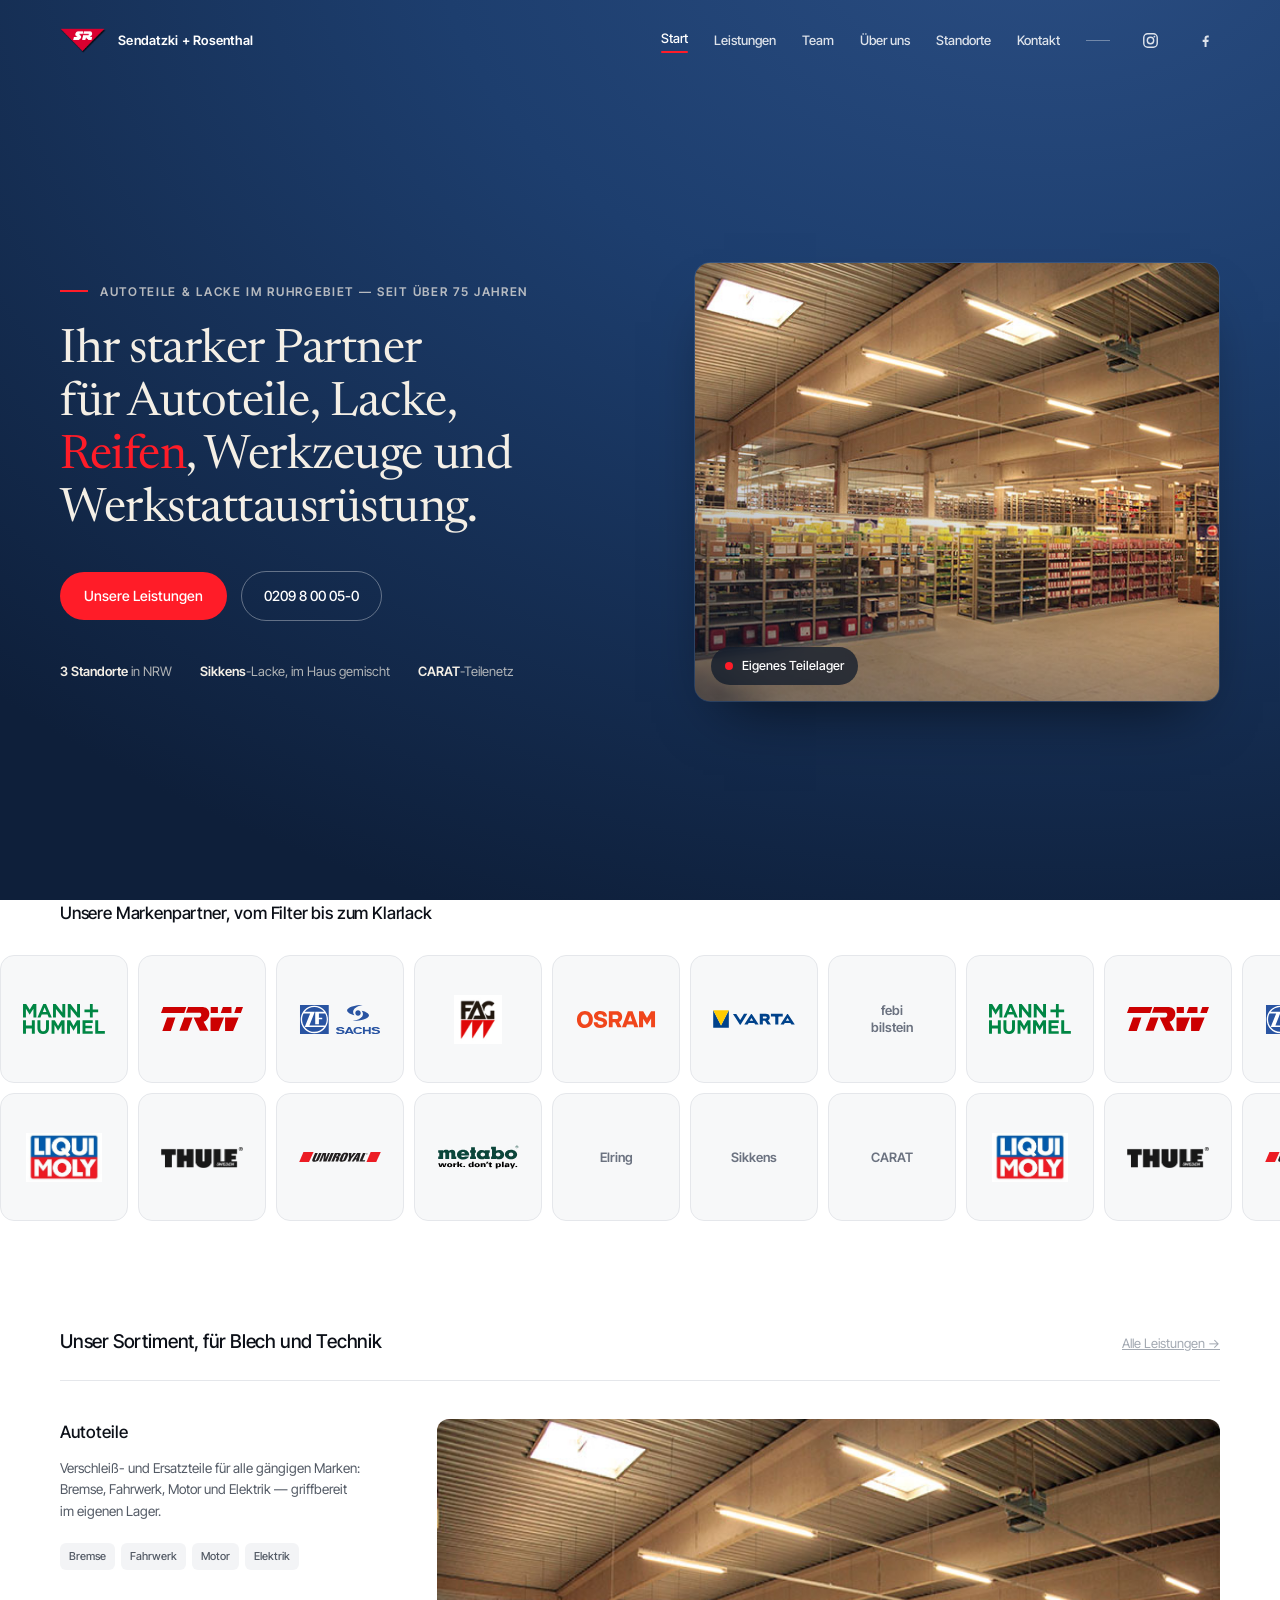
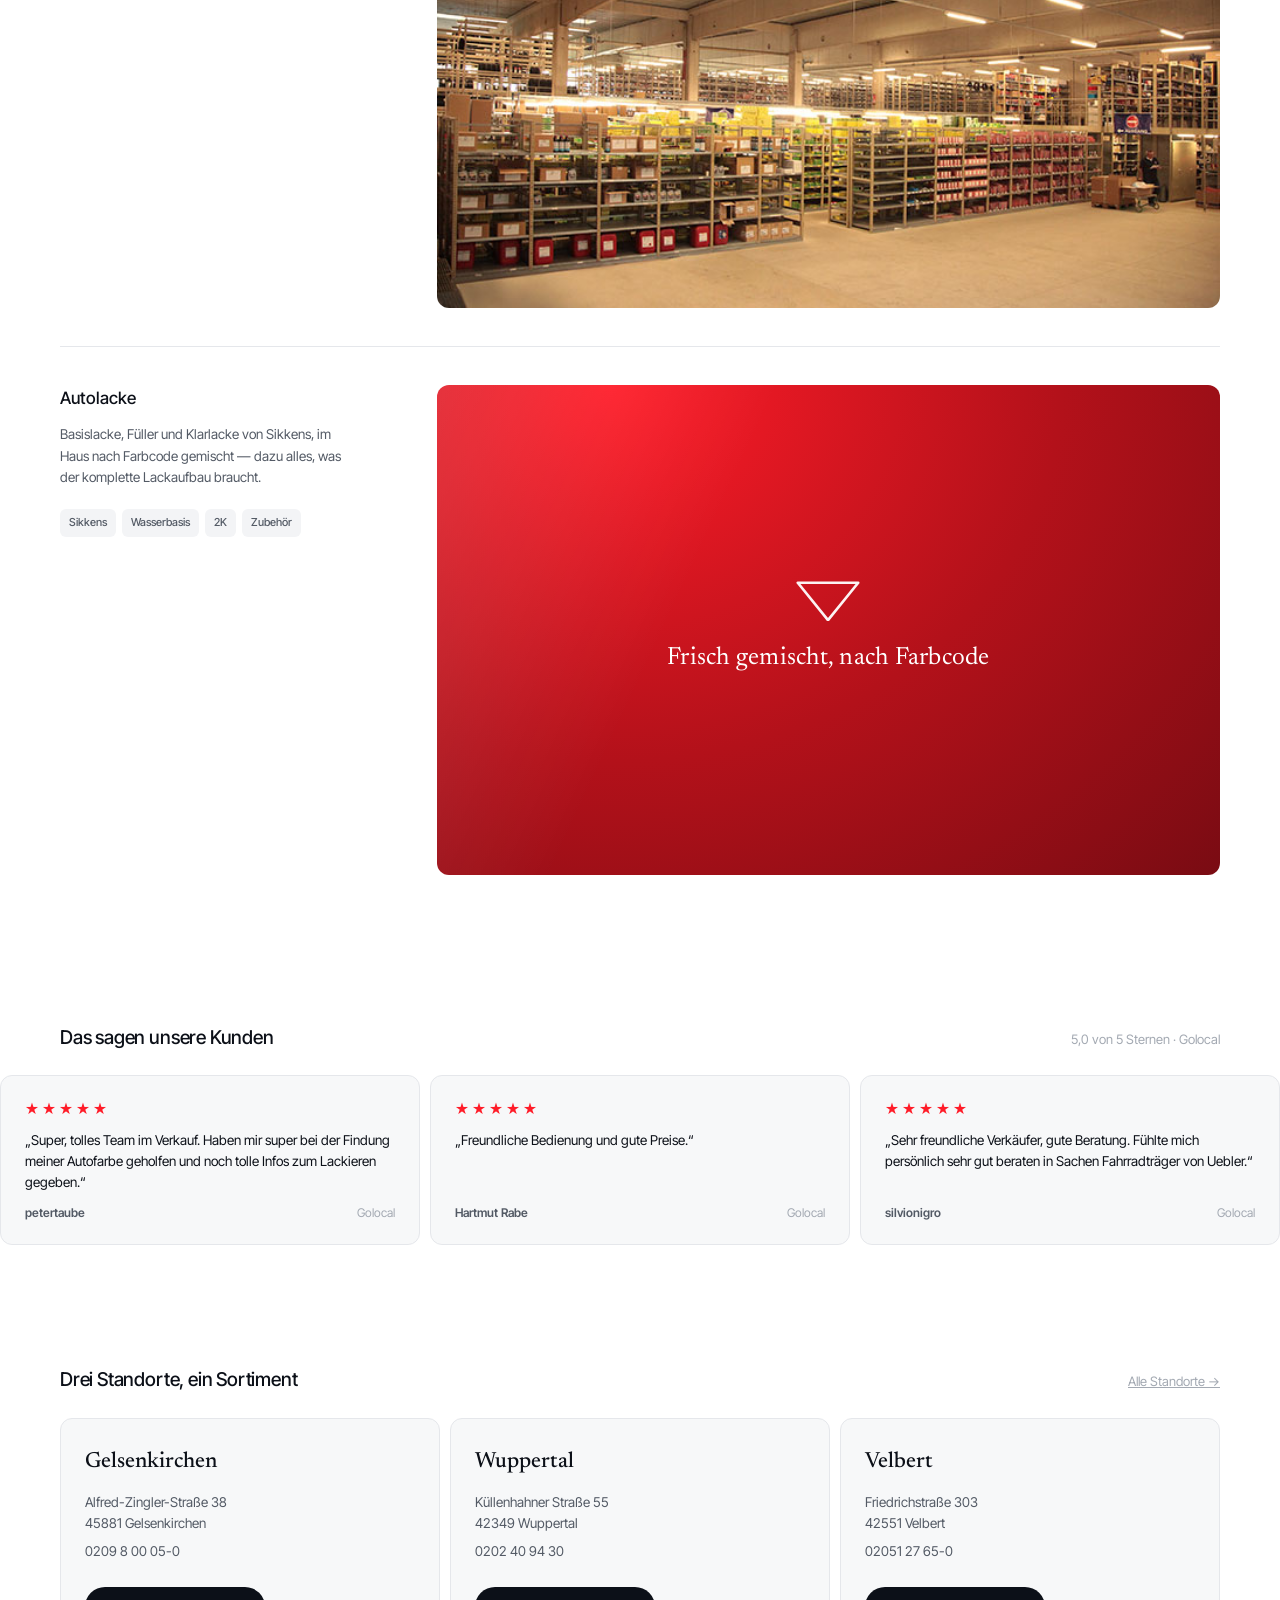
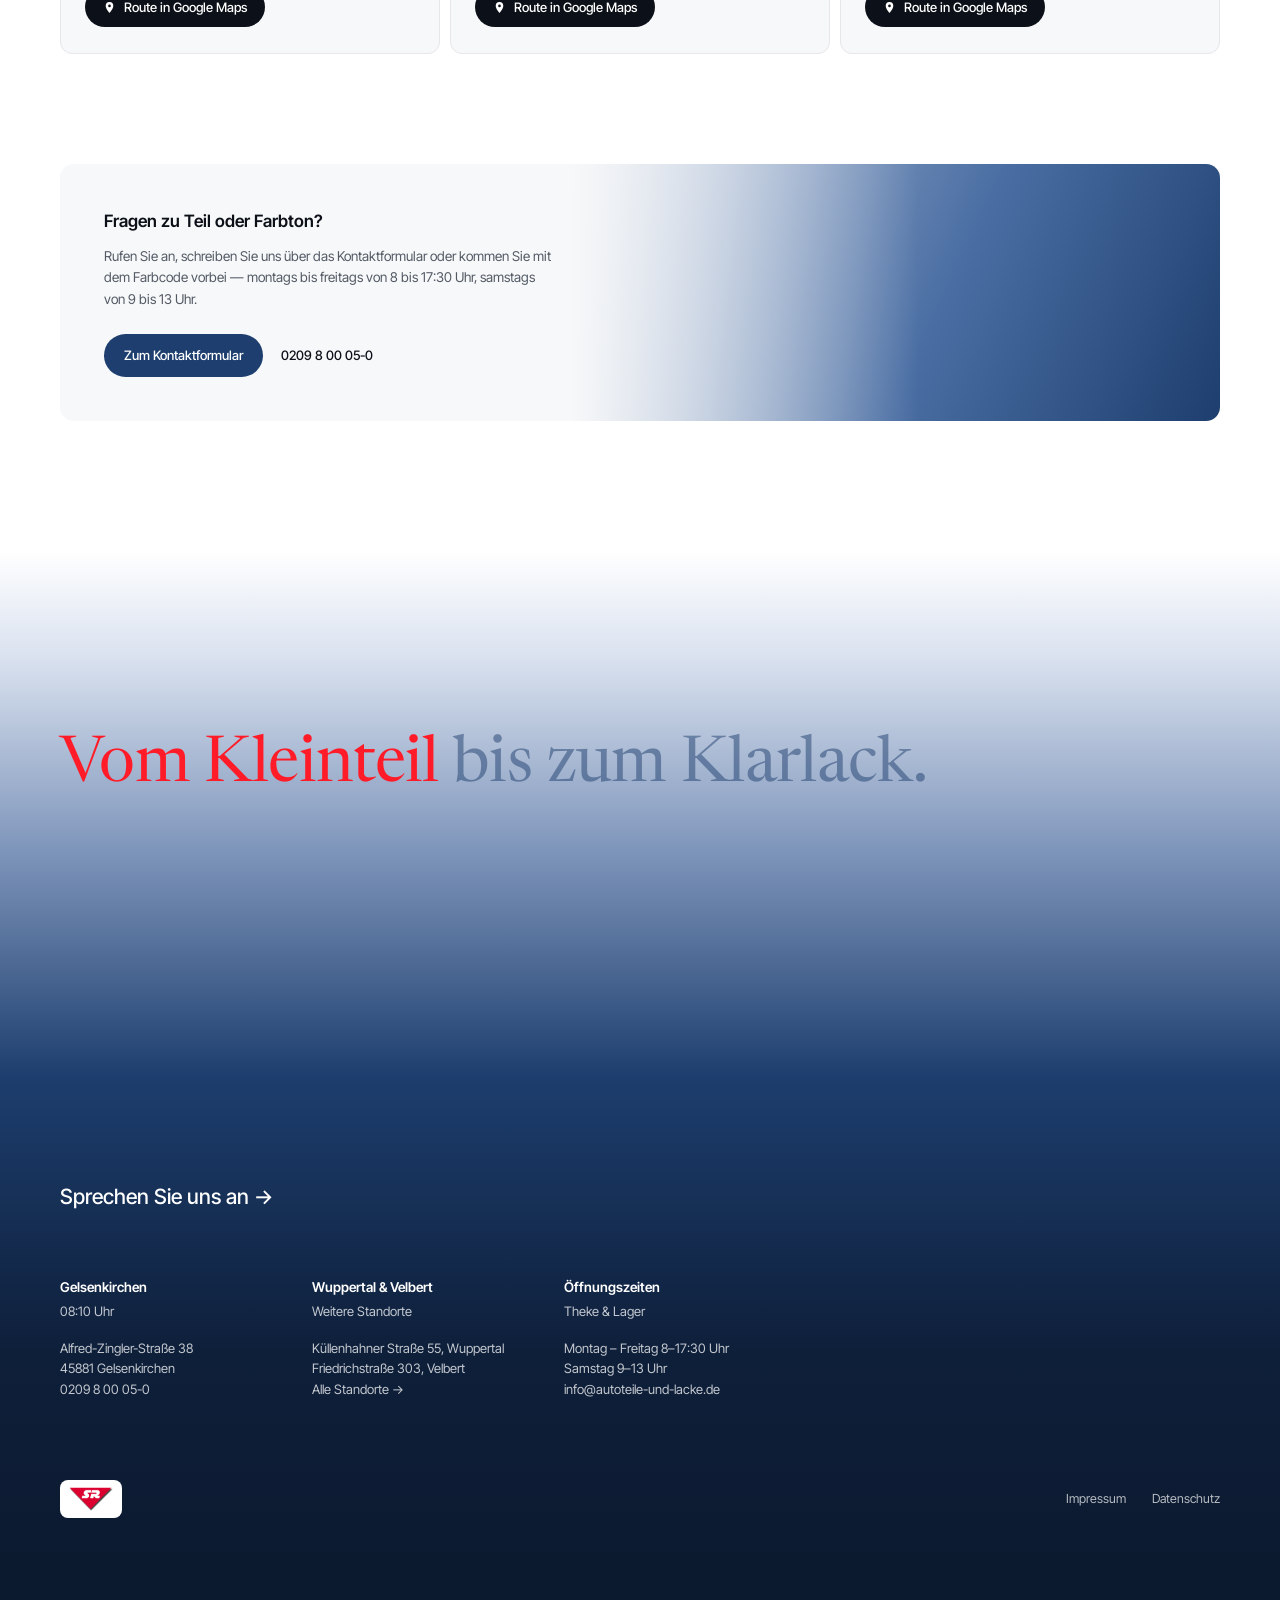
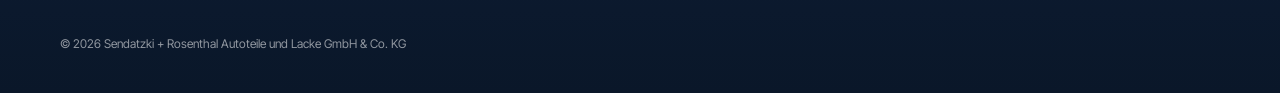
==== site/index.html @ 13686a32 "Website für Sendatzki + Rosenthal Autoteile und Lacke Statische Multi-Page-Site (Start, Leistungen, " ====
<!doctype html>
<html lang="de">
<head>
  <meta charset="utf-8">
  <meta name="viewport" content="width=device-width, initial-scale=1">
  <title>Sendatzki + Rosenthal — Autoteile und Lacke, Gelsenkirchen · Wuppertal · Velbert</title>
  <meta name="description" content="Sendatzki + Rosenthal Autoteile und Lacke GmbH & Co. KG: Ersatzteile, Sikkens-Autolacke und Werkstattbedarf. Seit über 75 Jahren im Ruhrgebiet — Standorte in Gelsenkirchen, Wuppertal und Velbert.">
  <link rel="preconnect" href="https://fonts.googleapis.com">
  <link rel="preconnect" href="https://fonts.gstatic.com" crossorigin>
  <link href="https://fonts.googleapis.com/css2?family=Newsreader:opsz,wght@6..72,400;6..72,500&family=Inter+Tight:wght@400;500;600&display=swap" rel="stylesheet">
  <link rel="stylesheet" href="style.css">
  <link rel="icon" type="image/png" href="assets/logo_sr.png">
</head>
<body>

<header class="site-head">
  <div class="wrap head-row">
    <a class="brand" href="index.html" aria-label="Sendatzki + Rosenthal — zur Startseite">
      <img src="assets/logo_sr.png" alt="S+R Logo" width="46" height="25">
      <span class="brand-name">Sendatzki&nbsp;+&nbsp;Rosenthal</span>
    </a>
    <nav class="main-nav" id="main-nav" aria-label="Hauptnavigation">
      <a href="index.html" aria-current="page">Start</a>
      <a href="leistungen.html">Leistungen</a>
      <a href="team.html">Team</a>
      <a href="ueber-uns.html">Über uns</a>
      <a href="standorte.html">Standorte</a>
      <a href="kontakt.html">Kontakt</a>
      <span class="nav-rule" aria-hidden="true"></span>
      <a class="nav-icon" href="https://www.instagram.com/autula/" rel="noopener" target="_blank" aria-label="Instagram">
        <svg viewBox="0 0 24 24" fill="none" stroke="currentColor" stroke-width="2" aria-hidden="true"><rect x="2.5" y="2.5" width="19" height="19" rx="5.5"/><circle cx="12" cy="12" r="4.5"/><circle cx="17.5" cy="6.5" r="1.3" fill="currentColor" stroke="none"/></svg>
      </a>
      <a class="nav-icon" href="https://www.facebook.com/Autoteile.und.Lacke/" rel="noopener" target="_blank" aria-label="Facebook">
        <svg viewBox="0 0 24 24" fill="currentColor" aria-hidden="true"><path d="M13.5 21v-7h2.6l.4-3h-3V9.1c0-.9.3-1.5 1.6-1.5h1.5V4.9c-.3 0-1.2-.1-2.2-.1-2.2 0-3.7 1.3-3.7 3.8V11H8v3h2.7v7h2.8Z"/></svg>
      </a>
    </nav>
    <button class="nav-toggle" id="nav-toggle" aria-expanded="false" aria-controls="main-nav">
      <span class="nav-toggle-bar" aria-hidden="true"></span>
      Menü
    </button>
  </div>
</header>

<main id="top">

  <!-- ============ HERO ============ -->
  <section class="hero">
    <div class="hero-grid">
      <div class="hero-copy">
        <p class="hero-eyebrow">Autoteile &amp; Lacke im Ruhrgebiet — seit über 75 Jahren</p>
        <h1 class="hero-title" id="hero-title">Ihr starker Partner für <span class="rot-word">Autoteile</span>, <span class="rot-word">Lacke</span>, <span class="rot-word">Reifen</span>, <span class="rot-word">Werkzeuge</span> und <span class="rot-word">Werkstattausrüstung</span>.</h1>
        <div class="hero-actions">
          <a class="btn-red" href="leistungen.html">Unsere Leistungen</a>
          <a class="btn-ghost" href="tel:+49209800050">0209 8 00 05-0</a>
        </div>
        <ul class="hero-trust" role="list">
          <li><strong>3 Standorte</strong> in NRW</li>
          <li><strong>Sikkens</strong>-Lacke, im Haus gemischt</li>
          <li><strong>CARAT</strong>-Teilenetz</li>
        </ul>
      </div>
      <figure class="hero-media">
        <span class="hero-badge">Eigenes Teilelager</span>
        <img src="assets/lager.png" alt="Langes Regallager mit Autoteilen bei Sendatzki + Rosenthal" width="670" height="446">
      </figure>
    </div>
  </section>

  <!-- ============ PARTNER-MARQUEE ============ -->
  <section class="partner-marquee">
    <div class="wrap">
      <h2 class="section-lead">Unsere Markenpartner, vom Filter bis zum Klarlack</h2>
    </div>
    <div class="marquee" aria-label="Markenpartner, obere Reihe">
      <div class="marquee-track">
        <ul class="marquee-group" role="list">
          <li class="p-tile"><img src="assets/partners/mann.svg" alt="MANN+HUMMEL" loading="lazy"></li>
          <li class="p-tile"><img src="assets/partners/trw.svg" alt="TRW" loading="lazy"></li>
          <li class="p-tile"><img src="assets/partners/sachs.svg" alt="SACHS" loading="lazy"></li>
          <li class="p-tile"><img src="assets/partners/fag.png" alt="FAG" loading="lazy"></li>
          <li class="p-tile"><img src="assets/partners/osram.svg" alt="OSRAM" loading="lazy"></li>
          <li class="p-tile"><img src="assets/partners/varta.svg" alt="VARTA" loading="lazy"></li>
          <li class="p-tile p-tile-text">febi<br>bilstein</li>
        </ul>
        <ul class="marquee-group" role="list" aria-hidden="true">
          <li class="p-tile"><img src="assets/partners/mann.svg" alt="" loading="lazy"></li>
          <li class="p-tile"><img src="assets/partners/trw.svg" alt="" loading="lazy"></li>
          <li class="p-tile"><img src="assets/partners/sachs.svg" alt="" loading="lazy"></li>
          <li class="p-tile"><img src="assets/partners/fag.png" alt="" loading="lazy"></li>
          <li class="p-tile"><img src="assets/partners/osram.svg" alt="" loading="lazy"></li>
          <li class="p-tile"><img src="assets/partners/varta.svg" alt="" loading="lazy"></li>
          <li class="p-tile p-tile-text">febi<br>bilstein</li>
        </ul>
      </div>
    </div>
    <div class="marquee marquee--reverse" aria-label="Markenpartner, untere Reihe">
      <div class="marquee-track">
        <ul class="marquee-group" role="list">
          <li class="p-tile"><img src="assets/partners/liquimoly.jpg" alt="LIQUI MOLY" loading="lazy"></li>
          <li class="p-tile"><img src="assets/partners/thule.png" alt="Thule" loading="lazy"></li>
          <li class="p-tile"><img src="assets/partners/uniroyal.svg" alt="Uniroyal" loading="lazy"></li>
          <li class="p-tile"><img src="assets/partners/metabo.svg" alt="Metabo" loading="lazy"></li>
          <li class="p-tile p-tile-text">Elring</li>
          <li class="p-tile p-tile-text">Sikkens</li>
          <li class="p-tile p-tile-text">CARAT</li>
        </ul>
        <ul class="marquee-group" role="list" aria-hidden="true">
          <li class="p-tile"><img src="assets/partners/liquimoly.jpg" alt="" loading="lazy"></li>
          <li class="p-tile"><img src="assets/partners/thule.png" alt="" loading="lazy"></li>
          <li class="p-tile"><img src="assets/partners/uniroyal.svg" alt="" loading="lazy"></li>
          <li class="p-tile"><img src="assets/partners/metabo.svg" alt="" loading="lazy"></li>
          <li class="p-tile p-tile-text">Elring</li>
          <li class="p-tile p-tile-text">Sikkens</li>
          <li class="p-tile p-tile-text">CARAT</li>
        </ul>
      </div>
    </div>
  </section>

  <!-- ============ SORTIMENT-TEASER ============ -->
  <section class="work" id="sortiment">
    <div class="wrap">
      <div class="section-head">
        <h2>Unser Sortiment, für Blech und Technik</h2>
        <a class="section-side" href="leistungen.html">Alle Leistungen&nbsp;→</a>
      </div>

      <article class="work-row reveal">
        <div class="work-info">
          <h3>Autoteile</h3>
          <p>Verschleiß- und Ersatzteile für alle gängigen Marken: Bremse, Fahrwerk, Motor und Elektrik — griffbereit im eigenen Lager.</p>
          <ul class="tags" role="list">
            <li>Bremse</li><li>Fahrwerk</li><li>Motor</li><li>Elektrik</li>
          </ul>
        </div>
        <figure class="work-media">
          <img src="assets/lager.png" alt="Blick in das Teilelager mit langen Regalreihen" loading="lazy">
        </figure>
      </article>

      <article class="work-row reveal">
        <div class="work-info">
          <h3>Autolacke</h3>
          <p>Basislacke, Füller und Klarlacke von Sikkens, im Haus nach Farbcode gemischt — dazu alles, was der komplette Lackaufbau braucht.</p>
          <ul class="tags" role="list">
            <li>Sikkens</li><li>Wasserbasis</li><li>2K</li><li>Zubehör</li>
          </ul>
        </div>
        <div class="work-media lacquer" role="img" aria-label="Tiefrot lackierte Fläche mit S+R Dreieck">
          <svg class="lacquer-mark" viewBox="0 0 72 46" aria-hidden="true">
            <path d="M2 2h68L36 44Z" fill="none" stroke="currentColor" stroke-width="3" stroke-linejoin="round"/>
          </svg>
          <p class="lacquer-caption">Frisch gemischt, nach Farbcode</p>
        </div>
      </article>
    </div>
  </section>

  <!-- ============ BEWERTUNGEN ============ -->
  <section class="reviews">
    <div class="wrap">
      <div class="section-head">
        <h2>Das sagen unsere Kunden</h2>
        <p class="section-side">5,0 von 5 Sternen · Golocal</p>
      </div>
    </div>
    <div class="marquee marquee--reverse" aria-label="Kundenbewertungen">
      <div class="marquee-track">
        <div class="marquee-group">
          <article class="review-card">
            <div class="review-stars" aria-label="5 von 5 Sternen">★★★★★</div>
            <p>„Super, tolles Team im Verkauf. Haben mir super bei der Findung meiner Autofarbe geholfen und noch tolle Infos zum Lackieren gegeben.“</p>
            <footer class="review-meta"><strong>petertaube</strong><span>Golocal</span></footer>
          </article>
          <article class="review-card">
            <div class="review-stars" aria-label="5 von 5 Sternen">★★★★★</div>
            <p>„Freundliche Bedienung und gute Preise.“</p>
            <footer class="review-meta"><strong>Hartmut Rabe</strong><span>Golocal</span></footer>
          </article>
          <article class="review-card">
            <div class="review-stars" aria-label="5 von 5 Sternen">★★★★★</div>
            <p>„Sehr freundliche Verkäufer, gute Beratung. Fühlte mich persönlich sehr gut beraten in Sachen Fahrradträger von Uebler.“</p>
            <footer class="review-meta"><strong>silvionigro</strong><span>Golocal</span></footer>
          </article>
        </div>
        <div class="marquee-group" aria-hidden="true">
          <article class="review-card">
            <div class="review-stars">★★★★★</div>
            <p>„Super, tolles Team im Verkauf. Haben mir super bei der Findung meiner Autofarbe geholfen und noch tolle Infos zum Lackieren gegeben.“</p>
            <footer class="review-meta"><strong>petertaube</strong><span>Golocal</span></footer>
          </article>
          <article class="review-card">
            <div class="review-stars">★★★★★</div>
            <p>„Freundliche Bedienung und gute Preise.“</p>
            <footer class="review-meta"><strong>Hartmut Rabe</strong><span>Golocal</span></footer>
          </article>
          <article class="review-card">
            <div class="review-stars">★★★★★</div>
            <p>„Sehr freundliche Verkäufer, gute Beratung. Fühlte mich persönlich sehr gut beraten in Sachen Fahrradträger von Uebler.“</p>
            <footer class="review-meta"><strong>silvionigro</strong><span>Golocal</span></footer>
          </article>
        </div>
      </div>
    </div>
  </section>

  <!-- ============ STANDORTE-TEASER ============ -->
  <section class="work" id="standorte">
    <div class="wrap">
      <div class="section-head">
        <h2>Drei Standorte, ein Sortiment</h2>
        <a class="section-side" href="standorte.html">Alle Standorte&nbsp;→</a>
      </div>
      <div class="loc-grid reveal">
        <div class="loc-card">
          <h3>Gelsenkirchen</h3>
          <address>Alfred-Zingler-Straße 38<br>45881 Gelsenkirchen</address>
          <p><a class="tel" href="tel:+49209800050">0209 8 00 05-0</a></p>
          <a class="btn-maps" href="https://www.google.com/maps/search/?api=1&query=Sendatzki%20%2B%20Rosenthal%2C%20Alfred-Zingler-Stra%C3%9Fe%2038%2C%2045881%20Gelsenkirchen" rel="noopener" target="_blank">
            <svg viewBox="0 0 24 24" fill="currentColor" aria-hidden="true"><path d="M12 2a7 7 0 0 0-7 7c0 5.2 7 13 7 13s7-7.8 7-13a7 7 0 0 0-7-7Zm0 9.5A2.5 2.5 0 1 1 12 6.5a2.5 2.5 0 0 1 0 5Z"/></svg>
            Route in Google Maps
          </a>
        </div>
        <div class="loc-card">
          <h3>Wuppertal</h3>
          <address>Küllenhahner Straße 55<br>42349 Wuppertal</address>
          <p><a class="tel" href="tel:+49202409430">0202 40 94 30</a></p>
          <a class="btn-maps" href="https://www.google.com/maps/search/?api=1&query=K%C3%BCllenhahner%20Stra%C3%9Fe%2055%2C%2042349%20Wuppertal" rel="noopener" target="_blank">
            <svg viewBox="0 0 24 24" fill="currentColor" aria-hidden="true"><path d="M12 2a7 7 0 0 0-7 7c0 5.2 7 13 7 13s7-7.8 7-13a7 7 0 0 0-7-7Zm0 9.5A2.5 2.5 0 1 1 12 6.5a2.5 2.5 0 0 1 0 5Z"/></svg>
            Route in Google Maps
          </a>
        </div>
        <div class="loc-card">
          <h3>Velbert</h3>
          <address>Friedrichstraße 303<br>42551 Velbert</address>
          <p><a class="tel" href="tel:+49205127650">02051 27 65-0</a></p>
          <a class="btn-maps" href="https://www.google.com/maps/search/?api=1&query=Friedrichstra%C3%9Fe%20303%2C%2042551%20Velbert" rel="noopener" target="_blank">
            <svg viewBox="0 0 24 24" fill="currentColor" aria-hidden="true"><path d="M12 2a7 7 0 0 0-7 7c0 5.2 7 13 7 13s7-7.8 7-13a7 7 0 0 0-7-7Zm0 9.5A2.5 2.5 0 1 1 12 6.5a2.5 2.5 0 0 1 0 5Z"/></svg>
            Route in Google Maps
          </a>
        </div>
      </div>
    </div>
  </section>

  <!-- ============ KONTAKT-KARTE ============ -->
  <section class="contact" id="kontakt">
    <div class="wrap">
      <div class="contact-card reveal">
        <div class="contact-copy">
          <h2>Fragen zu Teil oder Farbton?</h2>
          <p>Rufen Sie an, schreiben Sie uns über das Kontaktformular oder kommen Sie mit dem Farbcode vorbei — montags bis freitags von 8 bis 17:30&nbsp;Uhr, samstags von 9 bis 13&nbsp;Uhr.</p>
          <div class="contact-actions">
            <a class="btn-solid" href="kontakt.html">Zum Kontaktformular</a>
            <a class="btn-quiet" href="tel:+49209800050">0209 8 00 05-0</a>
          </div>
        </div>
      </div>
    </div>
  </section>

  <!-- ============ OUTRO / FOOTER ============ -->
  <section class="outro">
    <div class="wrap outro-line-wrap">
      <p class="outro-line"><span class="outro-strong">Vom Kleinteil</span> <span class="outro-soft">bis zum Klarlack.</span></p>
    </div>

    <footer class="site-foot">
      <div class="wrap">
        <a class="foot-cta" href="kontakt.html">Sprechen Sie uns an&nbsp;<span aria-hidden="true">→</span></a>

        <div class="foot-cols">
          <div class="foot-col">
            <h3>Gelsenkirchen</h3>
            <p class="foot-time" id="clock" aria-hidden="true"></p>
            <address>
              Alfred-Zingler-Straße 38<br>
              45881 Gelsenkirchen<br>
              <a href="tel:+49209800050">0209 8 00 05-0</a>
            </address>
          </div>
          <div class="foot-col">
            <h3>Wuppertal &amp; Velbert</h3>
            <p class="foot-time">Weitere Standorte</p>
            <address>
              Küllenhahner Straße 55, Wuppertal<br>
              Friedrichstraße 303, Velbert<br>
              <a href="standorte.html">Alle Standorte →</a>
            </address>
          </div>
          <div class="foot-col">
            <h3>Öffnungszeiten</h3>
            <p class="foot-time">Theke &amp; Lager</p>
            <p>
              Montag – Freitag 8–17:30 Uhr<br>
              Samstag 9–13 Uhr<br>
              <a href="mailto:info@autoteile-und-lacke.de">info@autoteile-und-lacke.de</a>
            </p>
          </div>
        </div>

        <div class="foot-meta">
          <img class="foot-logo" src="assets/logo_sr.png" alt="" width="46" height="25">
          <nav class="foot-links" aria-label="Rechtliches">
            <a href="#">Impressum</a>
            <a href="#">Datenschutz</a>
          </nav>
        </div>
      </div>
    </footer>

    <div class="outro-close">
      <p class="wrap copyright">© 2026 Sendatzki + Rosenthal Autoteile und Lacke GmbH &amp; Co. KG</p>
    </div>
  </section>

</main>

<script src="script.js"></script>
</body>
</html>
---- site/style.css ----
/* =====================================================
   Sendatzki + Rosenthal — Autoteile und Lacke
   Marke: Navy #1D3E6E + Signalrot #FF1C28.
   Navy-Hero mit Lagerbild, Rot als einziger Akzent.
   Display: Newsreader · Body/UI: Inter Tight
   ===================================================== */

:root {
  --paper: #ffffff;
  --gray-50: #f7f8f9;
  --gray-100: #f3f4f6;
  --line: #e5e7eb;
  --ink: #0c1018;
  --muted: #535a65;
  --faint: #a3a9b2;

  --red: #ff1c28;
  --red-hover: #db111c;
  --red-deep: #7a0f16;

  --navy: #1d3e6e;
  --navy-mid: #2a4d82;
  --navy-deep: #0e1f3a;
  --navy-ink: #0a1729;

  --warm-white: #f4efe6;

  --font-display: "Newsreader", "Times New Roman", serif;
  --font-body: "Inter Tight", "Segoe UI", system-ui, sans-serif;

  --wrap: 1160px;
  --pad: 24px;
  --radius: 12px;
}

* { box-sizing: border-box; }

html { scroll-behavior: smooth; }

body {
  margin: 0;
  background: var(--paper);
  color: var(--ink);
  font-family: var(--font-body);
  font-size: 15px;
  line-height: 1.6;
  -webkit-font-smoothing: antialiased;
}

img { max-width: 100%; display: block; }

a { color: inherit; }

h1, h2, h3, p, ul, address, figure { margin: 0; }

address { font-style: normal; }

.wrap {
  width: min(var(--wrap), 100% - 2 * var(--pad));
  margin-inline: auto;
}

:focus-visible {
  outline: 2px solid var(--red);
  outline-offset: 3px;
  border-radius: 2px;
}

/* =============== HEADER =============== */

.site-head {
  position: absolute;
  inset: 0 0 auto 0;
  z-index: 20;
  padding-block: 22px;
}

.head-row {
  display: flex;
  align-items: center;
  justify-content: space-between;
  gap: 16px;
}

.brand {
  display: flex;
  align-items: center;
  gap: 12px;
  text-decoration: none;
  color: #fff;
}

.brand img { width: 46px; height: auto; }

.brand-name {
  font-size: 13px;
  font-weight: 600;
  letter-spacing: 0.02em;
  white-space: nowrap;
}

.main-nav {
  display: flex;
  align-items: center;
  gap: 26px;
}

.main-nav a {
  color: rgba(255, 255, 255, 0.85);
  text-decoration: none;
  font-size: 13px;
  font-weight: 500;
  padding-block: 6px;
}

.main-nav a:hover { color: #fff; }

.nav-rule {
  width: 24px;
  height: 1px;
  background: rgba(255, 255, 255, 0.35);
}

.nav-toggle {
  display: none;
  align-items: center;
  gap: 8px;
  background: rgba(255, 255, 255, 0.14);
  border: 1px solid rgba(255, 255, 255, 0.3);
  color: #fff;
  font: 500 13px var(--font-body);
  padding: 10px 16px;
  border-radius: 999px;
  cursor: pointer;
}

.nav-toggle-bar {
  width: 14px;
  height: 2px;
  background: currentColor;
  box-shadow: 0 5px 0 currentColor, 0 -5px 0 currentColor;
}

/* =============== HERO =============== */

.hero {
  /* Werkstatt-Blau: tiefes Navy mit Lichtkegel oben rechts */
  background:
    radial-gradient(120% 120% at 82% -10%, var(--navy-mid) 0%, var(--navy) 40%, var(--navy-deep) 100%);
  color: var(--warm-white);
  padding-top: 128px;
  padding-bottom: 64px;
  min-height: 100vh;
  display: flex;
  align-items: center;
}

.hero-grid {
  display: grid;
  grid-template-columns: 1.04fr 0.96fr;
  gap: clamp(30px, 5vw, 74px);
  align-items: center;
  width: min(var(--wrap), 100% - 2 * var(--pad));
  margin-inline: auto;
}

.hero-eyebrow {
  display: flex;
  align-items: center;
  gap: 12px;
  font-size: 12px;
  font-weight: 600;
  letter-spacing: 0.14em;
  text-transform: uppercase;
  color: rgba(244, 239, 230, 0.72);
  margin-bottom: 24px;
}

.hero-eyebrow::before {
  content: "";
  width: 28px;
  height: 2px;
  background: var(--red);
}

.hero-title {
  font-family: var(--font-display);
  font-weight: 400;
  font-size: clamp(2.05rem, 3.7vw, 3.5rem);
  line-height: 1.12;
  letter-spacing: -0.01em;
  color: var(--warm-white);
  text-wrap: balance;
}

.rot-word {
  color: var(--warm-white);
  transition: color 0.45s ease;
  white-space: nowrap;
}

.rot-word.is-active { color: var(--red); }

.hero-actions {
  display: flex;
  flex-wrap: wrap;
  align-items: center;
  gap: 14px;
  margin-top: 34px;
}

.btn-red {
  background: var(--red);
  color: #fff;
  text-decoration: none;
  font-size: 14px;
  font-weight: 500;
  padding: 13px 24px;
  border-radius: 999px;
  transition: background 0.2s ease;
}

.btn-red:hover { background: var(--red-hover); }

.btn-ghost {
  color: #fff;
  text-decoration: none;
  font-size: 14px;
  font-weight: 500;
  padding: 13px 22px;
  border-radius: 999px;
  border: 1px solid rgba(255, 255, 255, 0.34);
  transition: border-color 0.2s ease, background 0.2s ease;
}

.btn-ghost:hover {
  border-color: rgba(255, 255, 255, 0.7);
  background: rgba(255, 255, 255, 0.06);
}

.hero-trust {
  list-style: none;
  padding: 0;
  margin: 40px 0 0;
  display: flex;
  flex-wrap: wrap;
  gap: 10px 28px;
}

.hero-trust li {
  font-size: 13px;
  color: rgba(244, 239, 230, 0.7);
}

.hero-trust strong {
  color: var(--warm-white);
  font-weight: 600;
}

.hero-media {
  position: relative;
  border-radius: 16px;
  overflow: hidden;
  aspect-ratio: 4 / 3.35;
  box-shadow: 0 30px 60px -30px rgba(0, 0, 0, 0.7);
  border: 1px solid rgba(255, 255, 255, 0.1);
}

.hero-media img {
  width: 100%;
  height: 100%;
  object-fit: cover;
}

.hero-media::after {
  content: "";
  position: absolute;
  inset: 0;
  background: linear-gradient(200deg, rgba(29, 62, 110, 0) 45%, rgba(14, 31, 58, 0.55) 100%);
}

.hero-badge {
  position: absolute;
  left: 16px;
  bottom: 16px;
  z-index: 1;
  display: inline-flex;
  align-items: center;
  gap: 9px;
  padding: 9px 14px;
  border-radius: 999px;
  background: rgba(10, 23, 41, 0.72);
  backdrop-filter: blur(6px);
  color: #fff;
  font-size: 12.5px;
  font-weight: 500;
}

.hero-badge::before {
  content: "";
  width: 8px;
  height: 8px;
  border-radius: 50%;
  background: var(--red);
}

/* =============== PARTNER =============== */

.partners { padding-bottom: 96px; }

.section-lead {
  font-size: 17px;
  font-weight: 500;
  letter-spacing: -0.01em;
  margin-bottom: 28px;
}

.partner-grid {
  list-style: none;
  padding: 0;
  display: grid;
  grid-template-columns: repeat(6, 1fr);
  gap: 10px;
}

.partner-card {
  background: var(--gray-50);
  border-radius: 8px;
  min-height: 76px;
  display: flex;
  align-items: center;
  justify-content: center;
  color: #6b7280;
  font-size: 15px;
  padding: 8px;
}

/* Wortmarken nur typografisch angedeutet */
.logo-sikkens { font-weight: 600; letter-spacing: 0.14em; }
.logo-sachs   { font-weight: 600; letter-spacing: 0.2em; }
.logo-fag     { font-family: var(--font-display); font-weight: 500; font-size: 19px; }
.logo-osram   { font-weight: 500; letter-spacing: 0.3em; font-size: 13px; }
.logo-febi    { font-style: italic; font-weight: 600; }
.logo-varta   { font-family: var(--font-display); letter-spacing: 0.12em; }

/* =============== SECTION HEAD =============== */

.section-head {
  display: flex;
  align-items: baseline;
  justify-content: space-between;
  gap: 16px;
  flex-wrap: wrap;
  padding-bottom: 22px;
}

.section-head h2 {
  font-size: 19px;
  font-weight: 500;
  letter-spacing: -0.01em;
}

.section-side {
  font-size: 13px;
  color: var(--faint);
}

/* =============== SORTIMENT =============== */

.work { padding-bottom: 110px; }

.work-row {
  display: grid;
  grid-template-columns: minmax(220px, 300px) 1fr;
  gap: clamp(24px, 6vw, 90px);
  border-top: 1px solid var(--line);
  padding-block: 38px;
}

.work-info h3 {
  font-size: 17px;
  font-weight: 500;
  margin-bottom: 12px;
}

.work-info p {
  font-size: 13.5px;
  color: var(--muted);
  max-width: 34em;
  margin-bottom: 20px;
}

.tags {
  list-style: none;
  padding: 0;
  display: flex;
  flex-wrap: wrap;
  gap: 6px;
}

.tags li {
  font-size: 11px;
  font-weight: 500;
  color: var(--muted);
  background: var(--gray-100);
  border-radius: 6px;
  padding: 5px 9px;
}

.work-media {
  border-radius: var(--radius);
  overflow: hidden;
  aspect-ratio: 16 / 10;
}

.work-media img {
  width: 100%;
  height: 100%;
  object-fit: cover;
}

/* Lack-Panel: tiefrot glänzend, wie eine frisch lackierte Fläche */
.work-media.lacquer {
  background:
    linear-gradient(115deg, rgba(255, 255, 255, 0.12) 0%, rgba(255, 255, 255, 0) 34%),
    radial-gradient(120% 160% at 22% 0%, #ff1c28 0%, #b3111a 48%, #6c0a11 100%);
  display: flex;
  flex-direction: column;
  align-items: center;
  justify-content: center;
  gap: 18px;
  color: #fff;
}

.lacquer-mark { width: 64px; height: auto; opacity: 0.95; }

.lacquer-caption {
  font-family: var(--font-display);
  font-size: clamp(1.2rem, 2vw, 1.55rem);
  letter-spacing: 0.01em;
}

/* =============== ABLAUF =============== */

.process { padding-bottom: 110px; }

.process-scroller {
  overflow-x: auto;
  scroll-snap-type: x proximity;
  scrollbar-width: none;
}

.process-scroller::-webkit-scrollbar { display: none; }

.process-track {
  display: grid;
  grid-template-columns: repeat(4, minmax(240px, 1fr));
  gap: 10px;
}

.step-card {
  background: var(--gray-50);
  border-radius: 10px;
  padding: 22px 20px 26px;
  min-height: 320px;
  display: flex;
  flex-direction: column;
  scroll-snap-align: start;
}

.step-card h3 {
  font-size: 14.5px;
  font-weight: 600;
  margin-bottom: 10px;
}

.step-card p {
  font-size: 13px;
  color: var(--muted);
}

.step-mark {
  width: 58px;
  height: auto;
  margin: auto auto 6px;
  color: var(--red);
}

/* =============== KONTAKT-KARTE =============== */

.contact { padding-bottom: 130px; }

.contact-card {
  border-radius: 14px;
  padding: clamp(26px, 4vw, 44px);
  background:
    linear-gradient(90deg, var(--gray-50) 44%, rgba(247, 248, 249, 0) 74%),
    linear-gradient(115deg, #eef2f8 26%, #4a6ea3 74%, var(--navy) 100%);
}

.contact-copy { max-width: 30em; }

.contact-copy h2 {
  font-size: 17px;
  font-weight: 600;
  margin-bottom: 10px;
}

.contact-copy p {
  font-size: 13.5px;
  color: var(--muted);
  margin-bottom: 24px;
}

.contact-actions {
  display: flex;
  flex-wrap: wrap;
  gap: 12px;
  align-items: center;
}

.btn-solid {
  background: var(--navy);
  color: #fff;
  text-decoration: none;
  font-size: 13px;
  font-weight: 500;
  padding: 11px 20px;
  border-radius: 999px;
}

.btn-solid:hover { background: var(--navy-mid); }

.btn-quiet {
  font-size: 13px;
  font-weight: 500;
  color: var(--ink);
  text-decoration: none;
  padding: 11px 6px;
}

.btn-quiet:hover { color: var(--red); }

/* =============== OUTRO + FOOTER =============== */

.outro {
  /* Werkstatt-Abend: Weiß → Navy → Tiefnavy */
  background: linear-gradient(
    180deg,
    #ffffff 0%,
    #dbe3f0 9%,
    #7f96bb 26%,
    var(--navy) 46%,
    var(--navy-deep) 70%,
    var(--navy-ink) 100%
  );
  color: #fff;
}

.outro-line-wrap {
  padding-top: clamp(110px, 20vh, 240px);
  padding-bottom: clamp(240px, 42vh, 520px);
}

.outro-line {
  font-family: var(--font-display);
  font-size: clamp(2.2rem, 5vw, 4rem);
  line-height: 1.1;
  letter-spacing: -0.01em;
}

.outro-strong { color: var(--red); }

.outro-soft { color: rgba(29, 62, 110, 0.5); }

.site-foot { padding-bottom: 70px; }

.foot-cta {
  display: inline-block;
  font-size: 21px;
  font-weight: 500;
  color: #fff;
  text-decoration: none;
  margin-bottom: 64px;
}

.foot-cta:hover { color: var(--red); }

.foot-cols {
  display: grid;
  grid-template-columns: repeat(3, minmax(160px, 220px));
  gap: 32px;
  margin-bottom: 80px;
}

.foot-col h3 {
  font-size: 13.5px;
  font-weight: 600;
  color: #fff;
  margin-bottom: 2px;
}

.foot-time {
  font-size: 13px;
  color: rgba(255, 255, 255, 0.45);
  margin-bottom: 16px;
  min-height: 1.2em;
}

.foot-col p, .foot-col address {
  font-size: 13px;
  color: rgba(255, 255, 255, 0.75);
}

.foot-col a {
  color: rgba(255, 255, 255, 0.75);
  text-decoration: none;
}

.foot-col a:hover { color: #fff; }

.foot-meta {
  display: flex;
  align-items: center;
  justify-content: space-between;
  gap: 16px;
}

.foot-logo {
  width: 62px;
  height: auto;
  background: #fff;
  padding: 7px 9px;
  border-radius: 8px;
}

.foot-links {
  display: flex;
  gap: 26px;
}

.foot-links a {
  font-size: 12.5px;
  color: rgba(255, 255, 255, 0.7);
  text-decoration: none;
}

.foot-links a:hover { color: #fff; }

.outro-close { padding-block: 46px 40px; }

.copyright {
  font-size: 12px;
  color: rgba(255, 255, 255, 0.55);
}

/* =============== NAV-ICONS =============== */

.main-nav a[aria-current="page"] { color: #fff; }

.main-nav a[aria-current="page"]::after {
  content: "";
  display: block;
  height: 2px;
  margin-top: 2px;
  background: var(--red);
  border-radius: 2px;
}

.nav-icon {
  display: inline-flex;
  align-items: center;
  padding: 6px;
}

.nav-icon svg { width: 17px; height: 17px; }

/* =============== UNTERSEITEN-KOPF =============== */

.page-head {
  background:
    radial-gradient(130% 120% at 85% -20%, var(--navy-mid) 0%, var(--navy) 46%, var(--navy-deep) 100%);
  padding-top: 150px;
  padding-bottom: 64px;
  color: var(--warm-white);
}

.page-head .hero-eyebrow { margin-bottom: 20px; }

.page-title {
  font-family: var(--font-display);
  font-weight: 400;
  font-size: clamp(2rem, 4vw, 3.2rem);
  line-height: 1.12;
  letter-spacing: -0.01em;
  max-width: 16em;
  text-wrap: balance;
}

.page-sub {
  margin-top: 18px;
  font-size: 14px;
  color: rgba(244, 239, 230, 0.75);
  max-width: 38em;
}

.page-body { padding-block: 72px 110px; }

/* =============== PARTNER-MARQUEE =============== */

.partner-marquee { padding-bottom: 96px; }

.marquee {
  overflow: hidden;
  margin-bottom: 10px;
}

.marquee-track {
  display: flex;
  width: max-content;
  animation: marquee-scroll 38s linear infinite;
}

.marquee--reverse .marquee-track { animation-direction: reverse; }

.marquee:hover .marquee-track { animation-play-state: paused; }

.marquee-group {
  list-style: none;
  padding: 0 5px 0 0;
  margin: 0;
  display: flex;
  gap: 10px;
  padding-right: 10px;
}

@keyframes marquee-scroll {
  to { transform: translateX(-50%); }
}

.p-tile {
  width: 128px;
  aspect-ratio: 1;
  background: var(--gray-50);
  border: 1px solid var(--line);
  border-radius: 14px;
  display: flex;
  align-items: center;
  justify-content: center;
  padding: 22px;
  flex-shrink: 0;
}

.p-tile img {
  max-width: 100%;
  max-height: 60%;
  object-fit: contain;
}

.p-tile-text {
  color: #6b7280;
  font-weight: 600;
  font-size: 13px;
  text-align: center;
  line-height: 1.3;
}

/* =============== BEWERTUNGEN =============== */

.reviews { padding-bottom: 110px; }

.review-card {
  width: min(420px, 82vw);
  flex-shrink: 0;
  background: var(--gray-50);
  border: 1px solid var(--line);
  border-radius: 12px;
  padding: 22px 24px;
  display: flex;
  flex-direction: column;
  gap: 10px;
}

.review-stars {
  color: var(--red);
  font-size: 14px;
  letter-spacing: 3px;
}

.review-card p {
  font-size: 13.5px;
  color: var(--ink);
  line-height: 1.55;
}

.review-meta {
  display: flex;
  justify-content: space-between;
  gap: 12px;
  font-size: 12px;
  color: var(--faint);
  margin-top: auto;
}

.review-meta strong {
  color: var(--muted);
  font-weight: 600;
}

.reviews .marquee-track { animation-duration: 55s; }

/* =============== BILD-PLATZHALTER =============== */

.ph {
  background:
    repeating-linear-gradient(45deg, rgba(83, 90, 101, 0.05) 0 14px, rgba(83, 90, 101, 0) 14px 28px),
    var(--gray-100);
  border: 1.5px dashed #c3c8d0;
  border-radius: var(--radius);
  display: flex;
  flex-direction: column;
  align-items: center;
  justify-content: center;
  gap: 10px;
  text-align: center;
  padding: 24px;
  color: var(--muted);
}

.ph::before {
  content: "";
  width: 40px;
  height: 26px;
  border: 2px solid #c3c8d0;
  border-radius: 5px;
  background:
    radial-gradient(circle at 30% 40%, #c3c8d0 4px, transparent 5px),
    linear-gradient(to top right, transparent 46%, #c3c8d0 47% 53%, transparent 54%);
}

.ph p { font-size: 12.5px; max-width: 26em; }

.ph small {
  font-size: 11px;
  text-transform: uppercase;
  letter-spacing: 0.08em;
  color: var(--faint);
}

/* =============== STANDORT-KARTEN =============== */

.loc-grid {
  display: grid;
  grid-template-columns: repeat(3, 1fr);
  gap: 10px;
}

.loc-card {
  background: var(--gray-50);
  border: 1px solid var(--line);
  border-radius: var(--radius);
  padding: 26px 24px;
  display: flex;
  flex-direction: column;
  gap: 6px;
}

.loc-card h3 {
  font-family: var(--font-display);
  font-weight: 500;
  font-size: 22px;
  margin-bottom: 6px;
}

.loc-card address, .loc-card p {
  font-size: 13.5px;
  color: var(--muted);
}

.loc-card a.tel {
  color: var(--muted);
  text-decoration: none;
}

.loc-card a.tel:hover { color: var(--ink); }

.btn-maps {
  display: inline-flex;
  align-items: center;
  gap: 8px;
  margin-top: 18px;
  align-self: flex-start;
  background: var(--ink);
  color: #fff;
  text-decoration: none;
  font-size: 13px;
  font-weight: 500;
  padding: 10px 18px;
  border-radius: 999px;
}

.btn-maps:hover { background: #232a36; }

.btn-maps svg { width: 13px; height: 13px; }

.loc-hero {
  border-radius: var(--radius);
  overflow: hidden;
  margin-bottom: 34px;
}

.loc-hero img { width: 100%; height: auto; }

/* =============== TEAM =============== */

.team-dept { margin-bottom: 54px; }

.team-dept h2 {
  font-size: 15px;
  font-weight: 600;
  padding-bottom: 14px;
  border-bottom: 1px solid var(--line);
  margin-bottom: 18px;
}

.team-grid {
  display: grid;
  grid-template-columns: repeat(auto-fill, minmax(210px, 1fr));
  gap: 10px;
}

.team-card {
  background: var(--gray-50);
  border: 1px solid var(--line);
  border-radius: var(--radius);
  overflow: hidden;
}

.team-card .ph {
  border: none;
  border-bottom: 1.5px dashed #c3c8d0;
  border-radius: 0;
  aspect-ratio: 4 / 4.4;
}

.team-card figcaption { padding: 14px 16px 16px; }

.team-name {
  display: block;
  font-size: 14px;
  font-weight: 600;
}

.team-role {
  display: block;
  font-size: 12.5px;
  color: var(--muted);
  margin-top: 2px;
}

/* =============== TEXT-SEITEN =============== */

.prose {
  max-width: 60ch;
  font-size: 15px;
  color: var(--ink);
}

.prose p + p { margin-top: 16px; }

.prose .lead {
  font-family: var(--font-display);
  font-size: 21px;
  line-height: 1.45;
}

.fact-list {
  list-style: none;
  padding: 0;
  margin-top: 40px;
  border-top: 1px solid var(--line);
}

.fact-list li {
  display: grid;
  grid-template-columns: minmax(140px, 220px) 1fr;
  gap: 18px;
  padding-block: 16px;
  border-bottom: 1px solid var(--line);
  font-size: 13.5px;
}

.fact-list li strong { font-weight: 600; }

.fact-list li span { color: var(--muted); }

.about-cols {
  display: grid;
  grid-template-columns: 1fr 1fr;
  gap: clamp(24px, 5vw, 70px);
  align-items: start;
  margin-bottom: 64px;
}

/* =============== KONTAKTFORMULAR =============== */

.contact-layout {
  display: grid;
  grid-template-columns: minmax(240px, 340px) 1fr;
  gap: clamp(28px, 5vw, 80px);
  align-items: start;
}

.contact-aside h2 {
  font-size: 15px;
  font-weight: 600;
  margin-bottom: 12px;
}

.contact-aside p, .contact-aside address {
  font-size: 13.5px;
  color: var(--muted);
  margin-bottom: 18px;
}

.contact-aside a {
  color: var(--ink);
  text-decoration: none;
}

.contact-aside a:hover { color: var(--red); }

.form {
  display: grid;
  grid-template-columns: 1fr 1fr;
  gap: 14px;
}

.field { display: flex; flex-direction: column; gap: 6px; }

.field-full { grid-column: 1 / -1; }

.field label {
  font-size: 12.5px;
  font-weight: 600;
}

.field label small {
  font-weight: 400;
  color: var(--faint);
}

.field input,
.field select,
.field textarea {
  font: 400 14px var(--font-body);
  color: var(--ink);
  background: var(--gray-50);
  border: 1px solid var(--line);
  border-radius: 8px;
  padding: 11px 13px;
}

.field textarea { min-height: 140px; resize: vertical; }

.field input:focus-visible,
.field select:focus-visible,
.field textarea:focus-visible {
  outline: 2px solid var(--red);
  outline-offset: 0;
  border-color: transparent;
}

.form-foot {
  grid-column: 1 / -1;
  display: flex;
  align-items: center;
  gap: 18px;
  flex-wrap: wrap;
}

.btn-submit {
  background: var(--red);
  color: #fff;
  border: none;
  font: 500 13.5px var(--font-body);
  padding: 12px 26px;
  border-radius: 999px;
  cursor: pointer;
}

.btn-submit:hover { background: var(--red-hover); }

.form-note { font-size: 12px; color: var(--faint); max-width: 34em; }

.form-status {
  grid-column: 1 / -1;
  font-size: 13px;
  color: var(--red);
  min-height: 1.2em;
}

/* =============== KOMPAKTER FOOTER (Unterseiten) =============== */

.outro--compact {
  background: linear-gradient(
    180deg,
    #ffffff 0%,
    #cdd8ea 7%,
    #6a83ac 20%,
    var(--navy) 42%,
    var(--navy-deep) 66%,
    var(--navy-ink) 100%
  );
}

.outro--compact .outro-line-wrap {
  padding-top: 90px;
  padding-bottom: 140px;
}

.outro--compact .outro-line { font-size: clamp(1.6rem, 3vw, 2.4rem); }

/* =============== REVEAL =============== */

.reveal {
  opacity: 0;
  transform: translateY(14px);
  transition: opacity 0.7s ease, transform 0.7s ease;
}

.reveal.is-visible {
  opacity: 1;
  transform: none;
}

@media (prefers-reduced-motion: reduce) {
  html { scroll-behavior: auto; }
  .reveal { opacity: 1; transform: none; transition: none; }
  .pill { transition: none; }
}

/* =============== RESPONSIVE =============== */

@media (max-width: 900px) {
  .partner-grid { grid-template-columns: repeat(3, 1fr); }

  .hero {
    min-height: auto;
    padding-top: 116px;
    padding-bottom: 52px;
  }

  .hero-grid { grid-template-columns: 1fr; gap: 30px; }

  .hero-media { aspect-ratio: 16 / 10; }

  .work-row { grid-template-columns: 1fr; gap: 22px; }

  .process-track {
    grid-template-columns: repeat(4, 78vw);
    width: max-content;
    padding-inline: var(--pad);
  }

  /* .wrap-Breite im Scroller aufheben, damit die Karten frei laufen */
  .process-scroller .process-track { margin-inline: 0; }

  .foot-cols { grid-template-columns: 1fr 1fr; }
}

@media (max-width: 640px) {
  .main-nav {
    display: none;
    position: fixed;
    inset: 0;
    background: rgba(12, 16, 24, 0.96);
    flex-direction: column;
    justify-content: center;
    align-items: flex-start;
    padding: 24px;
    gap: 10px;
    z-index: 30;
  }

  .main-nav.is-open { display: flex; }

  .main-nav a {
    font-family: var(--font-display);
    font-size: 32px;
    font-weight: 400;
    padding-block: 8px;
  }

  .nav-rule { display: none; }

  .nav-toggle { display: flex; position: relative; z-index: 40; }

  .hero { padding-top: 108px; padding-bottom: 44px; }

  .hero-actions { gap: 10px; }

  .partner-grid { grid-template-columns: 1fr 1fr; }

  .process-track { grid-template-columns: repeat(4, 86vw); }

  .step-card { min-height: 280px; }

  .foot-cols { grid-template-columns: 1fr; gap: 28px; }

  .foot-cta { margin-bottom: 48px; }

  .form { grid-template-columns: 1fr; }

  .contact-layout { grid-template-columns: 1fr; }

  .loc-grid { grid-template-columns: 1fr; }

  .about-cols { grid-template-columns: 1fr; }

  .fact-list li { grid-template-columns: 1fr; gap: 4px; }
}

@media (max-width: 900px) {
  .contact-layout { grid-template-columns: 1fr; }
}
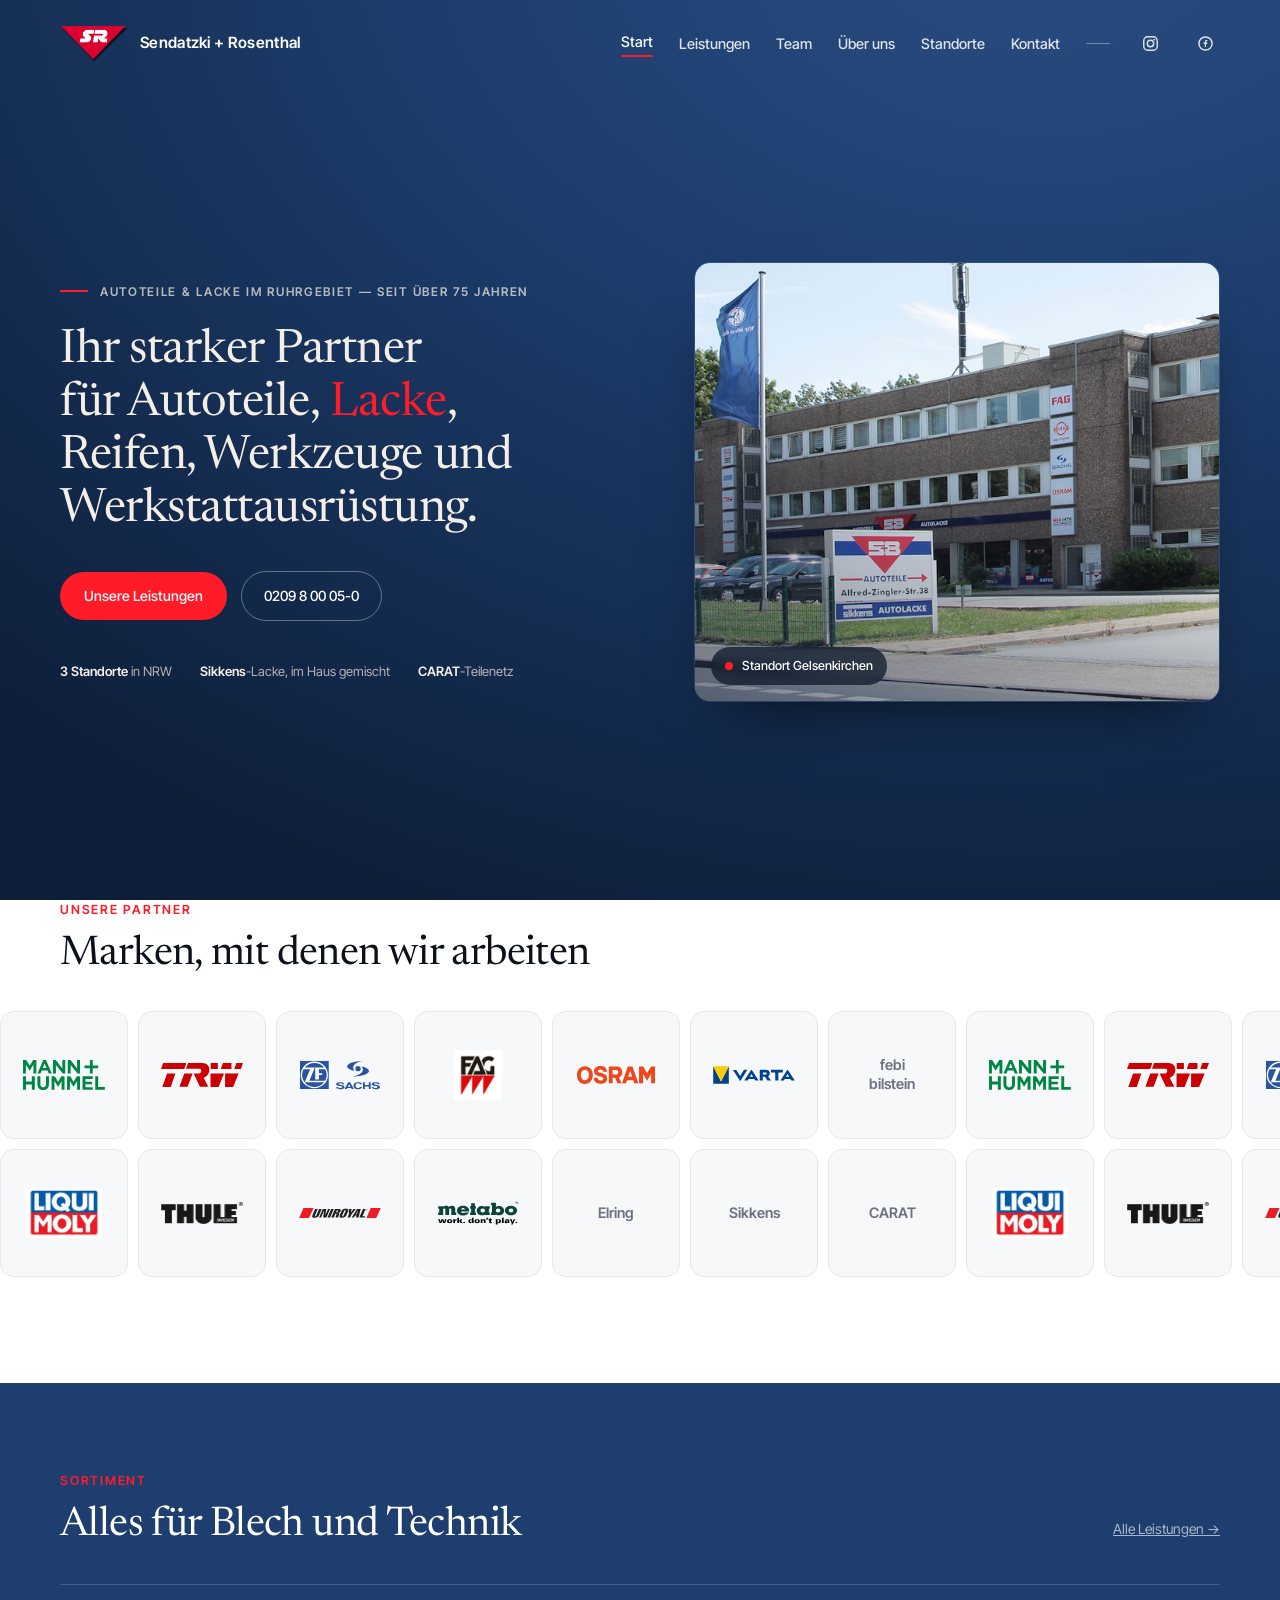
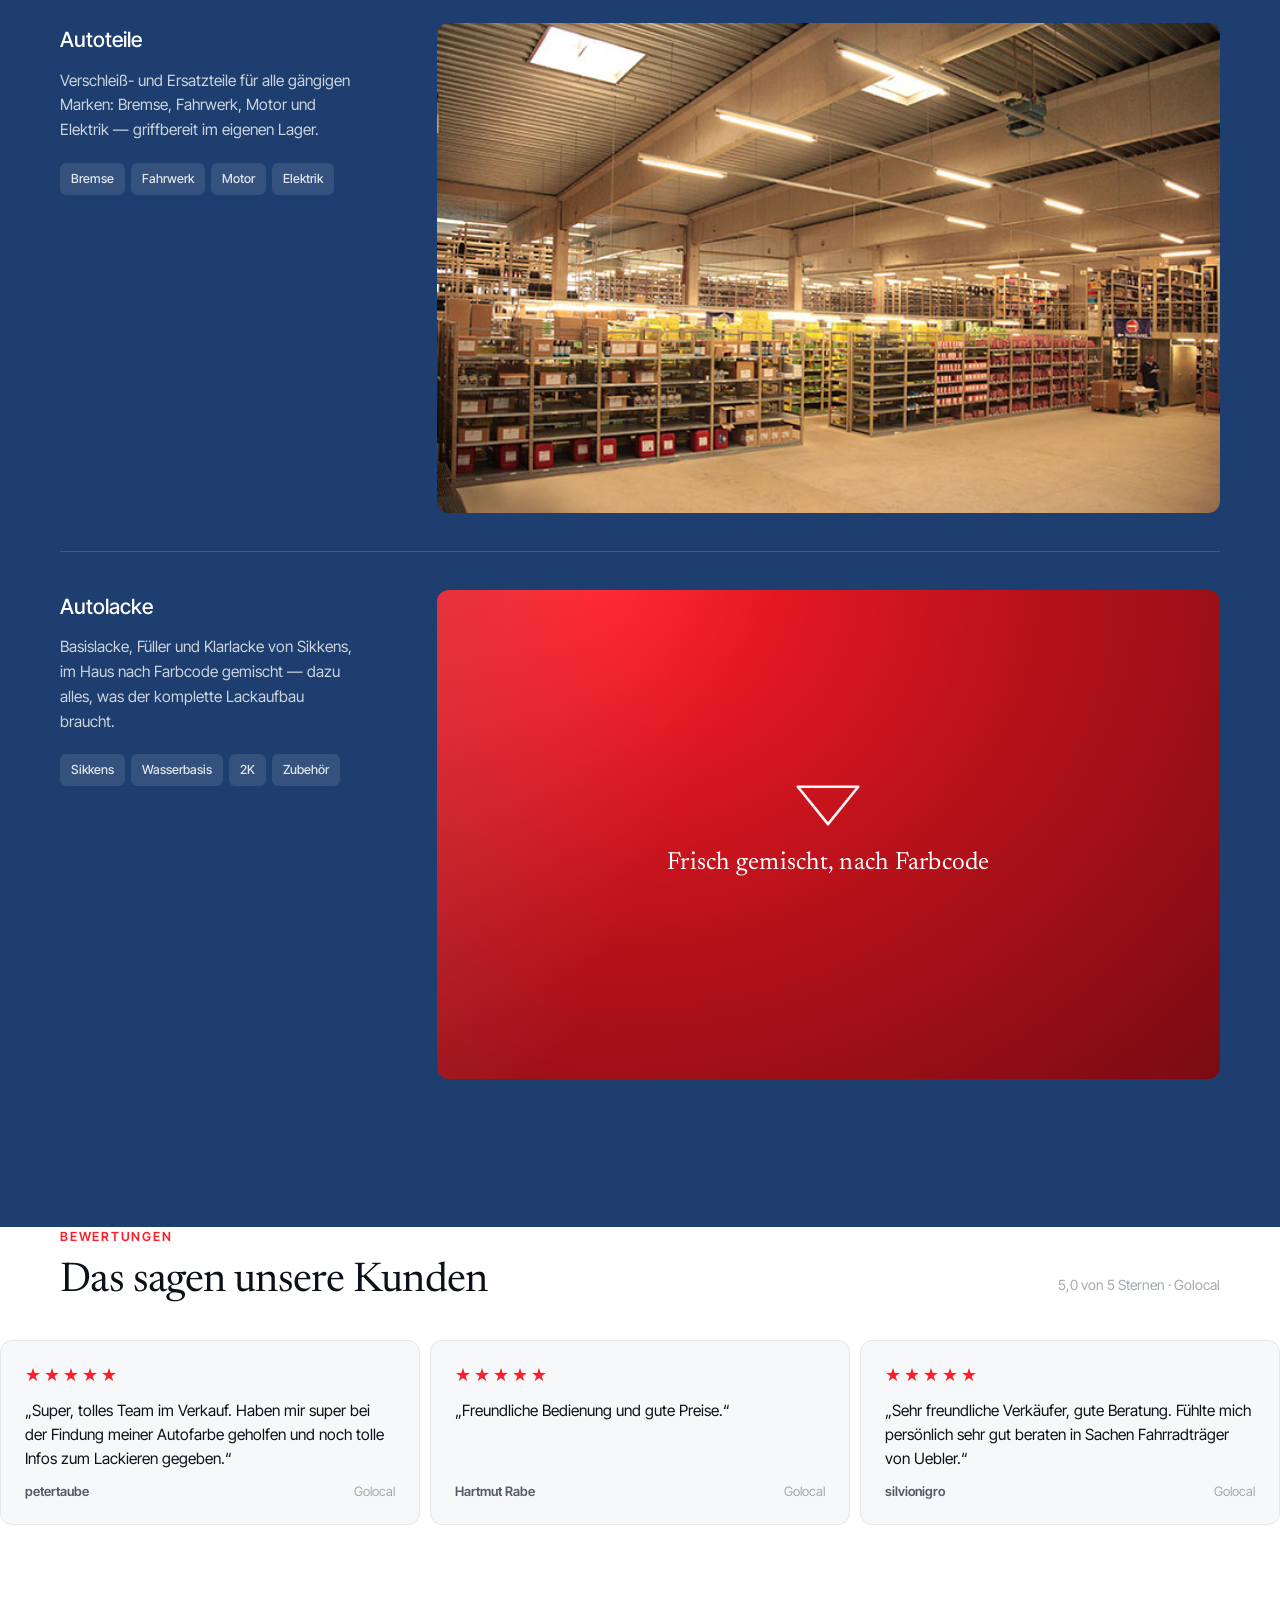
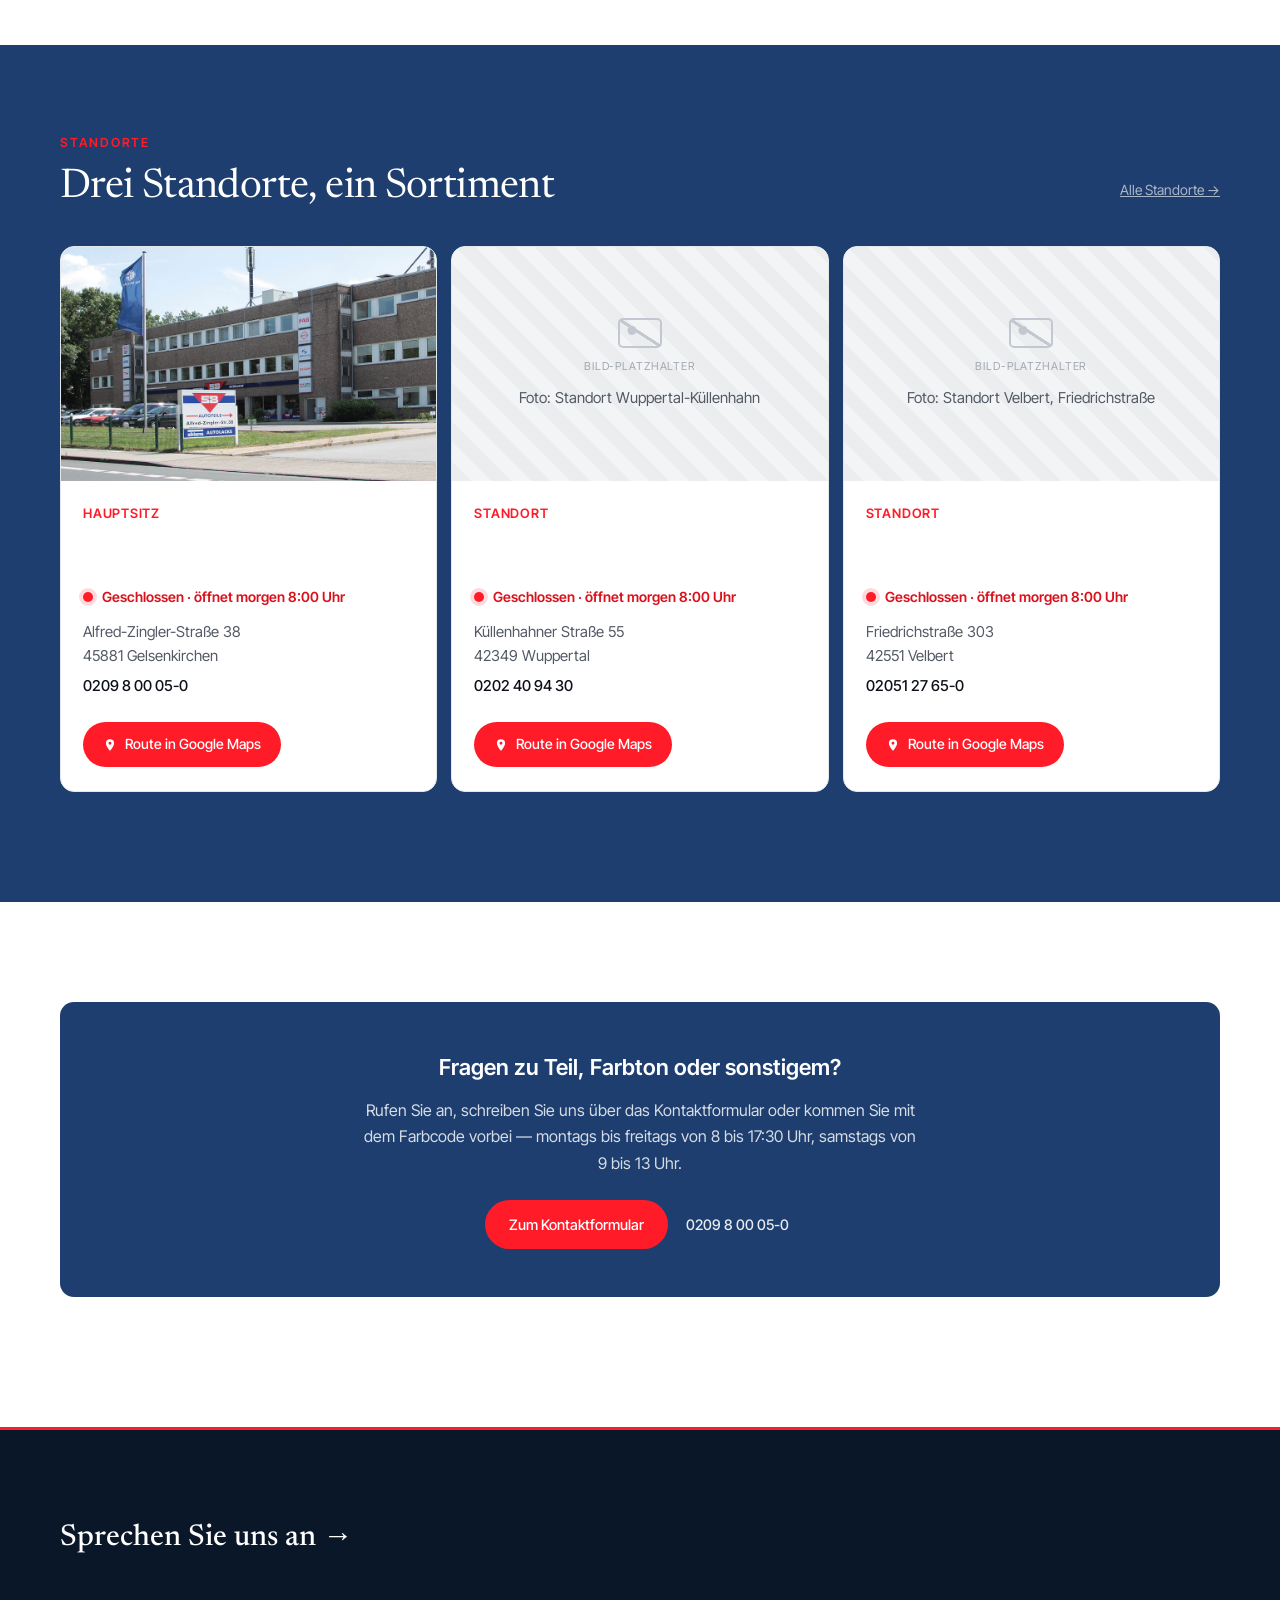
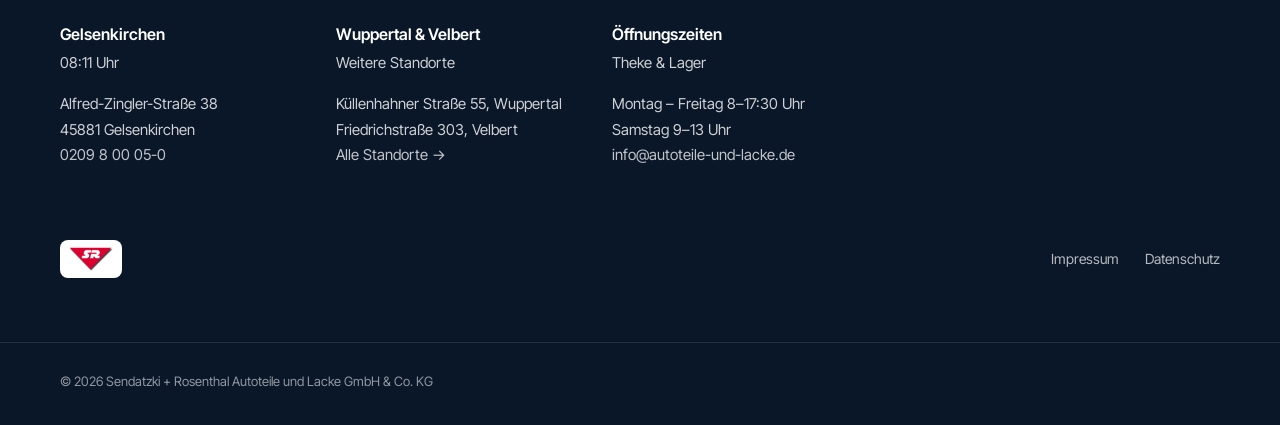
==== commit f7252596: "Redesign: Navy/Rot-Branding, groesserer Hero mit Gebaeudebild, Standort-Ampel - Markenfarben auf Nav" ====
--- a/site/index.html
+++ b/site/index.html
@@ -31,7 +31,7 @@
         <svg viewBox="0 0 24 24" fill="none" stroke="currentColor" stroke-width="2" aria-hidden="true"><rect x="2.5" y="2.5" width="19" height="19" rx="5.5"/><circle cx="12" cy="12" r="4.5"/><circle cx="17.5" cy="6.5" r="1.3" fill="currentColor" stroke="none"/></svg>
       </a>
       <a class="nav-icon" href="https://www.facebook.com/Autoteile.und.Lacke/" rel="noopener" target="_blank" aria-label="Facebook">
-        <svg viewBox="0 0 24 24" fill="currentColor" aria-hidden="true"><path d="M13.5 21v-7h2.6l.4-3h-3V9.1c0-.9.3-1.5 1.6-1.5h1.5V4.9c-.3 0-1.2-.1-2.2-.1-2.2 0-3.7 1.3-3.7 3.8V11H8v3h2.7v7h2.8Z"/></svg>
+        <svg viewBox="0 0 24 24" fill="none" aria-hidden="true"><circle cx="12" cy="12" r="9.25" stroke="currentColor" stroke-width="2"/><path transform="translate(12 12) scale(0.62) translate(-12.25 -13)" d="M13.5 21v-7h2.6l.4-3h-3V9.1c0-.9.3-1.5 1.6-1.5h1.5V4.9c-.3 0-1.2-.1-2.2-.1-2.2 0-3.7 1.3-3.7 3.8V11H8v3h2.7v7h2.8Z" fill="currentColor"/></svg>
       </a>
     </nav>
     <button class="nav-toggle" id="nav-toggle" aria-expanded="false" aria-controls="main-nav">
@@ -60,8 +60,8 @@
         </ul>
       </div>
       <figure class="hero-media">
-        <span class="hero-badge">Eigenes Teilelager</span>
-        <img src="assets/lager.png" alt="Langes Regallager mit Autoteilen bei Sendatzki + Rosenthal" width="670" height="446">
+        <span class="hero-badge">Standort Gelsenkirchen</span>
+        <img src="assets/gebaeude_aussen.png" alt="Firmengebäude von Sendatzki + Rosenthal an der Alfred-Zingler-Straße 38 in Gelsenkirchen" width="1920" height="540">
       </figure>
     </div>
   </section>
@@ -69,7 +69,8 @@
   <!-- ============ PARTNER-MARQUEE ============ -->
   <section class="partner-marquee">
     <div class="wrap">
-      <h2 class="section-lead">Unsere Markenpartner, vom Filter bis zum Klarlack</h2>
+      <p class="eyebrow">Unsere Partner</p>
+      <h2 class="section-lead">Marken, mit denen wir arbeiten</h2>
     </div>
     <div class="marquee" aria-label="Markenpartner, obere Reihe">
       <div class="marquee-track">
@@ -118,10 +119,13 @@
   </section>
 
   <!-- ============ SORTIMENT-TEASER ============ -->
-  <section class="work" id="sortiment">
+  <section class="work band-navy" id="sortiment">
     <div class="wrap">
       <div class="section-head">
-        <h2>Unser Sortiment, für Blech und Technik</h2>
+        <div class="section-head-text">
+          <p class="eyebrow">Sortiment</p>
+          <h2>Alles für Blech und Technik</h2>
+        </div>
         <a class="section-side" href="leistungen.html">Alle Leistungen&nbsp;→</a>
       </div>
 
@@ -160,7 +164,10 @@
   <section class="reviews">
     <div class="wrap">
       <div class="section-head">
-        <h2>Das sagen unsere Kunden</h2>
+        <div class="section-head-text">
+          <p class="eyebrow">Bewertungen</p>
+          <h2>Das sagen unsere Kunden</h2>
+        </div>
         <p class="section-side">5,0 von 5 Sternen · Golocal</p>
       </div>
     </div>
@@ -205,40 +212,73 @@
   </section>
 
   <!-- ============ STANDORTE-TEASER ============ -->
-  <section class="work" id="standorte">
+  <section class="work band-navy" id="standorte">
     <div class="wrap">
       <div class="section-head">
-        <h2>Drei Standorte, ein Sortiment</h2>
+        <div class="section-head-text">
+          <p class="eyebrow">Standorte</p>
+          <h2>Drei Standorte, ein Sortiment</h2>
+        </div>
         <a class="section-side" href="standorte.html">Alle Standorte&nbsp;→</a>
       </div>
       <div class="loc-grid reveal">
-        <div class="loc-card">
-          <h3>Gelsenkirchen</h3>
-          <address>Alfred-Zingler-Straße 38<br>45881 Gelsenkirchen</address>
-          <p><a class="tel" href="tel:+49209800050">0209 8 00 05-0</a></p>
-          <a class="btn-maps" href="https://www.google.com/maps/search/?api=1&query=Sendatzki%20%2B%20Rosenthal%2C%20Alfred-Zingler-Stra%C3%9Fe%2038%2C%2045881%20Gelsenkirchen" rel="noopener" target="_blank">
-            <svg viewBox="0 0 24 24" fill="currentColor" aria-hidden="true"><path d="M12 2a7 7 0 0 0-7 7c0 5.2 7 13 7 13s7-7.8 7-13a7 7 0 0 0-7-7Zm0 9.5A2.5 2.5 0 1 1 12 6.5a2.5 2.5 0 0 1 0 5Z"/></svg>
-            Route in Google Maps
-          </a>
-        </div>
-        <div class="loc-card">
-          <h3>Wuppertal</h3>
-          <address>Küllenhahner Straße 55<br>42349 Wuppertal</address>
-          <p><a class="tel" href="tel:+49202409430">0202 40 94 30</a></p>
-          <a class="btn-maps" href="https://www.google.com/maps/search/?api=1&query=K%C3%BCllenhahner%20Stra%C3%9Fe%2055%2C%2042349%20Wuppertal" rel="noopener" target="_blank">
-            <svg viewBox="0 0 24 24" fill="currentColor" aria-hidden="true"><path d="M12 2a7 7 0 0 0-7 7c0 5.2 7 13 7 13s7-7.8 7-13a7 7 0 0 0-7-7Zm0 9.5A2.5 2.5 0 1 1 12 6.5a2.5 2.5 0 0 1 0 5Z"/></svg>
-            Route in Google Maps
-          </a>
-        </div>
-        <div class="loc-card">
-          <h3>Velbert</h3>
-          <address>Friedrichstraße 303<br>42551 Velbert</address>
-          <p><a class="tel" href="tel:+49205127650">02051 27 65-0</a></p>
-          <a class="btn-maps" href="https://www.google.com/maps/search/?api=1&query=Friedrichstra%C3%9Fe%20303%2C%2042551%20Velbert" rel="noopener" target="_blank">
-            <svg viewBox="0 0 24 24" fill="currentColor" aria-hidden="true"><path d="M12 2a7 7 0 0 0-7 7c0 5.2 7 13 7 13s7-7.8 7-13a7 7 0 0 0-7-7Zm0 9.5A2.5 2.5 0 1 1 12 6.5a2.5 2.5 0 0 1 0 5Z"/></svg>
-            Route in Google Maps
-          </a>
-        </div>
+        <article class="loc-card">
+          <figure class="loc-figure">
+            <img src="assets/gebaeude_aussen.png" alt="Firmengebäude Gelsenkirchen, Alfred-Zingler-Straße 38" loading="lazy">
+          </figure>
+          <div class="loc-body">
+            <p class="loc-tag">Hauptsitz</p>
+            <h3>Gelsenkirchen</h3>
+            <div class="loc-status" role="status" aria-live="polite">
+              <span class="loc-dot" aria-hidden="true"></span>
+              <span class="loc-status-text">Öffnungszeiten …</span>
+            </div>
+            <address>Alfred-Zingler-Straße 38<br>45881 Gelsenkirchen</address>
+            <p><a class="tel" href="tel:+49209800050">0209 8 00 05-0</a></p>
+            <a class="btn-maps" href="https://www.google.com/maps/search/?api=1&query=Sendatzki%20%2B%20Rosenthal%2C%20Alfred-Zingler-Stra%C3%9Fe%2038%2C%2045881%20Gelsenkirchen" rel="noopener" target="_blank">
+              <svg viewBox="0 0 24 24" fill="currentColor" aria-hidden="true"><path d="M12 2a7 7 0 0 0-7 7c0 5.2 7 13 7 13s7-7.8 7-13a7 7 0 0 0-7-7Zm0 9.5A2.5 2.5 0 1 1 12 6.5a2.5 2.5 0 0 1 0 5Z"/></svg>
+              Route in Google Maps
+            </a>
+          </div>
+        </article>
+        <article class="loc-card">
+          <figure class="loc-figure">
+            <div class="ph"><small>Bild-Platzhalter</small><p>Foto: Standort Wuppertal-Küllenhahn</p></div>
+          </figure>
+          <div class="loc-body">
+            <p class="loc-tag">Standort</p>
+            <h3>Wuppertal</h3>
+            <div class="loc-status" role="status" aria-live="polite">
+              <span class="loc-dot" aria-hidden="true"></span>
+              <span class="loc-status-text">Öffnungszeiten …</span>
+            </div>
+            <address>Küllenhahner Straße 55<br>42349 Wuppertal</address>
+            <p><a class="tel" href="tel:+49202409430">0202 40 94 30</a></p>
+            <a class="btn-maps" href="https://www.google.com/maps/search/?api=1&query=K%C3%BCllenhahner%20Stra%C3%9Fe%2055%2C%2042349%20Wuppertal" rel="noopener" target="_blank">
+              <svg viewBox="0 0 24 24" fill="currentColor" aria-hidden="true"><path d="M12 2a7 7 0 0 0-7 7c0 5.2 7 13 7 13s7-7.8 7-13a7 7 0 0 0-7-7Zm0 9.5A2.5 2.5 0 1 1 12 6.5a2.5 2.5 0 0 1 0 5Z"/></svg>
+              Route in Google Maps
+            </a>
+          </div>
+        </article>
+        <article class="loc-card">
+          <figure class="loc-figure">
+            <div class="ph"><small>Bild-Platzhalter</small><p>Foto: Standort Velbert, Friedrichstraße</p></div>
+          </figure>
+          <div class="loc-body">
+            <p class="loc-tag">Standort</p>
+            <h3>Velbert</h3>
+            <div class="loc-status" role="status" aria-live="polite">
+              <span class="loc-dot" aria-hidden="true"></span>
+              <span class="loc-status-text">Öffnungszeiten …</span>
+            </div>
+            <address>Friedrichstraße 303<br>42551 Velbert</address>
+            <p><a class="tel" href="tel:+49205127650">02051 27 65-0</a></p>
+            <a class="btn-maps" href="https://www.google.com/maps/search/?api=1&query=Friedrichstra%C3%9Fe%20303%2C%2042551%20Velbert" rel="noopener" target="_blank">
+              <svg viewBox="0 0 24 24" fill="currentColor" aria-hidden="true"><path d="M12 2a7 7 0 0 0-7 7c0 5.2 7 13 7 13s7-7.8 7-13a7 7 0 0 0-7-7Zm0 9.5A2.5 2.5 0 1 1 12 6.5a2.5 2.5 0 0 1 0 5Z"/></svg>
+              Route in Google Maps
+            </a>
+          </div>
+        </article>
       </div>
     </div>
   </section>
@@ -248,7 +288,7 @@
     <div class="wrap">
       <div class="contact-card reveal">
         <div class="contact-copy">
-          <h2>Fragen zu Teil oder Farbton?</h2>
+          <h2>Fragen zu Teil, Farbton oder sonstigem?</h2>
           <p>Rufen Sie an, schreiben Sie uns über das Kontaktformular oder kommen Sie mit dem Farbcode vorbei — montags bis freitags von 8 bis 17:30&nbsp;Uhr, samstags von 9 bis 13&nbsp;Uhr.</p>
           <div class="contact-actions">
             <a class="btn-solid" href="kontakt.html">Zum Kontaktformular</a>
@@ -259,12 +299,8 @@
     </div>
   </section>
 
-  <!-- ============ OUTRO / FOOTER ============ -->
+  <!-- ============ FOOTER ============ -->
   <section class="outro">
-    <div class="wrap outro-line-wrap">
-      <p class="outro-line"><span class="outro-strong">Vom Kleinteil</span> <span class="outro-soft">bis zum Klarlack.</span></p>
-    </div>
-
     <footer class="site-foot">
       <div class="wrap">
         <a class="foot-cta" href="kontakt.html">Sprechen Sie uns an&nbsp;<span aria-hidden="true">→</span></a>
--- a/site/style.css
+++ b/site/style.css
@@ -42,7 +42,7 @@
   background: var(--paper);
   color: var(--ink);
   font-family: var(--font-body);
-  font-size: 15px;
+  font-size: 16.5px;
   line-height: 1.6;
   -webkit-font-smoothing: antialiased;
 }
@@ -72,7 +72,7 @@
   position: absolute;
   inset: 0 0 auto 0;
   z-index: 20;
-  padding-block: 22px;
+  padding-block: 24px;
 }
 
 .head-row {
@@ -90,10 +90,10 @@
   color: #fff;
 }
 
-.brand img { width: 46px; height: auto; }
+.brand img { width: 68px; height: auto; }
 
 .brand-name {
-  font-size: 13px;
+  font-size: 15.5px;
   font-weight: 600;
   letter-spacing: 0.02em;
   white-space: nowrap;
@@ -108,7 +108,7 @@
 .main-nav a {
   color: rgba(255, 255, 255, 0.85);
   text-decoration: none;
-  font-size: 13px;
+  font-size: 14.5px;
   font-weight: 500;
   padding-block: 6px;
 }
@@ -309,10 +309,7 @@
 .partners { padding-bottom: 96px; }
 
 .section-lead {
-  font-size: 17px;
-  font-weight: 500;
-  letter-spacing: -0.01em;
-  margin-bottom: 28px;
+  margin-bottom: 34px;
 }
 
 .partner-grid {
@@ -347,22 +344,58 @@
 
 .section-head {
   display: flex;
-  align-items: baseline;
+  align-items: flex-end;
   justify-content: space-between;
-  gap: 16px;
+  gap: 14px 28px;
   flex-wrap: wrap;
-  padding-bottom: 22px;
-}
-
-.section-head h2 {
-  font-size: 19px;
-  font-weight: 500;
-  letter-spacing: -0.01em;
+  padding-bottom: 36px;
+}
+
+.eyebrow {
+  font-family: var(--font-body);
+  font-size: 12.5px;
+  font-weight: 600;
+  letter-spacing: 0.14em;
+  text-transform: uppercase;
+  color: var(--red);
+  margin-bottom: 12px;
+}
+
+.section-head h2,
+.section-lead {
+  font-family: var(--font-display);
+  font-size: clamp(1.7rem, 3.2vw, 2.6rem);
+  font-weight: 400;
+  line-height: 1.1;
+  letter-spacing: -0.015em;
+  max-width: 16em;
 }
 
 .section-side {
-  font-size: 13px;
+  font-size: 14px;
   color: var(--faint);
+  padding-bottom: 8px;
+}
+
+a.section-side:hover { color: var(--red); }
+
+/* =============== NAVY-BÄNDER (dunkle Sektionen) =============== */
+
+.band-navy {
+  background: var(--navy);
+  color: #fff;
+  padding-top: 88px;
+}
+
+.band-navy .section-head h2 { color: #fff; }
+.band-navy .section-side { color: rgba(255, 255, 255, 0.62); }
+.band-navy a.section-side:hover { color: #fff; }
+.band-navy .work-row { border-color: rgba(255, 255, 255, 0.16); }
+.band-navy .work-info h3 { color: #fff; }
+.band-navy .work-info p { color: rgba(255, 255, 255, 0.78); }
+.band-navy .tags li {
+  background: rgba(255, 255, 255, 0.1);
+  color: rgba(255, 255, 255, 0.85);
 }
 
 /* =============== SORTIMENT =============== */
@@ -378,13 +411,13 @@
 }
 
 .work-info h3 {
-  font-size: 17px;
+  font-size: 21px;
   font-weight: 500;
   margin-bottom: 12px;
 }
 
 .work-info p {
-  font-size: 13.5px;
+  font-size: 15.5px;
   color: var(--muted);
   max-width: 34em;
   margin-bottom: 20px;
@@ -399,12 +432,12 @@
 }
 
 .tags li {
-  font-size: 11px;
+  font-size: 12.5px;
   font-weight: 500;
   color: var(--muted);
   background: var(--gray-100);
   border-radius: 6px;
-  padding: 5px 9px;
+  padding: 6px 11px;
 }
 
 .work-media {
@@ -469,13 +502,13 @@
 }
 
 .step-card h3 {
+  font-size: 16.5px;
+  font-weight: 600;
+  margin-bottom: 10px;
+}
+
+.step-card p {
   font-size: 14.5px;
-  font-weight: 600;
-  margin-bottom: 10px;
-}
-
-.step-card p {
-  font-size: 13px;
   color: var(--muted);
 }
 
@@ -488,28 +521,33 @@
 
 /* =============== KONTAKT-KARTE =============== */
 
-.contact { padding-bottom: 130px; }
+.contact { padding-block: 100px 130px; }
 
 .contact-card {
   border-radius: 14px;
-  padding: clamp(26px, 4vw, 44px);
-  background:
-    linear-gradient(90deg, var(--gray-50) 44%, rgba(247, 248, 249, 0) 74%),
-    linear-gradient(115deg, #eef2f8 26%, #4a6ea3 74%, var(--navy) 100%);
-}
-
-.contact-copy { max-width: 30em; }
+  padding: clamp(28px, 4vw, 48px);
+  background: var(--navy);
+  color: #fff;
+}
+
+.contact-copy {
+  max-width: 34em;
+  margin-inline: auto;
+  text-align: center;
+}
 
 .contact-copy h2 {
-  font-size: 17px;
-  font-weight: 600;
-  margin-bottom: 10px;
+  font-size: 22px;
+  font-weight: 600;
+  margin-bottom: 12px;
+  color: #fff;
 }
 
 .contact-copy p {
-  font-size: 13.5px;
-  color: var(--muted);
+  font-size: 16px;
+  color: rgba(255, 255, 255, 0.82);
   margin-bottom: 24px;
+  line-height: 1.65;
 }
 
 .contact-actions {
@@ -517,26 +555,28 @@
   flex-wrap: wrap;
   gap: 12px;
   align-items: center;
+  justify-content: center;
 }
 
 .btn-solid {
-  background: var(--navy);
+  background: var(--red);
   color: #fff;
   text-decoration: none;
-  font-size: 13px;
+  font-size: 14.5px;
   font-weight: 500;
-  padding: 11px 20px;
+  padding: 13px 24px;
   border-radius: 999px;
-}
-
-.btn-solid:hover { background: var(--navy-mid); }
+  transition: background 0.2s ease;
+}
+
+.btn-solid:hover { background: var(--red-hover); }
 
 .btn-quiet {
-  font-size: 13px;
+  font-size: 14.5px;
   font-weight: 500;
-  color: var(--ink);
+  color: rgba(255, 255, 255, 0.9);
   text-decoration: none;
-  padding: 11px 6px;
+  padding: 13px 6px;
 }
 
 .btn-quiet:hover { color: var(--red); }
@@ -544,72 +584,50 @@
 /* =============== OUTRO + FOOTER =============== */
 
 .outro {
-  /* Werkstatt-Abend: Weiß → Navy → Tiefnavy */
-  background: linear-gradient(
-    180deg,
-    #ffffff 0%,
-    #dbe3f0 9%,
-    #7f96bb 26%,
-    var(--navy) 46%,
-    var(--navy-deep) 70%,
-    var(--navy-ink) 100%
-  );
-  color: #fff;
-}
-
-.outro-line-wrap {
-  padding-top: clamp(110px, 20vh, 240px);
-  padding-bottom: clamp(240px, 42vh, 520px);
-}
-
-.outro-line {
-  font-family: var(--font-display);
-  font-size: clamp(2.2rem, 5vw, 4rem);
-  line-height: 1.1;
-  letter-spacing: -0.01em;
-}
-
-.outro-strong { color: var(--red); }
-
-.outro-soft { color: rgba(29, 62, 110, 0.5); }
-
-.site-foot { padding-bottom: 70px; }
+  background: var(--navy-ink);
+  color: #fff;
+  border-top: 3px solid var(--red);
+}
+
+.site-foot { padding-block: 84px 64px; }
 
 .foot-cta {
   display: inline-block;
-  font-size: 21px;
+  font-family: var(--font-display);
+  font-size: 30px;
   font-weight: 500;
   color: #fff;
   text-decoration: none;
-  margin-bottom: 64px;
+  margin-bottom: 60px;
 }
 
 .foot-cta:hover { color: var(--red); }
 
 .foot-cols {
   display: grid;
-  grid-template-columns: repeat(3, minmax(160px, 220px));
-  gap: 32px;
-  margin-bottom: 80px;
+  grid-template-columns: repeat(3, minmax(180px, 240px));
+  gap: 36px;
+  margin-bottom: 72px;
 }
 
 .foot-col h3 {
+  font-size: 16px;
+  font-weight: 600;
+  color: #fff;
+  margin-bottom: 2px;
+}
+
+.foot-time {
   font-size: 13.5px;
-  font-weight: 600;
-  color: #fff;
-  margin-bottom: 2px;
-}
-
-.foot-time {
-  font-size: 13px;
-  color: rgba(255, 255, 255, 0.45);
+  color: rgba(255, 255, 255, 0.5);
   margin-bottom: 16px;
   min-height: 1.2em;
 }
 
 .foot-col p, .foot-col address {
-  font-size: 13px;
-  color: rgba(255, 255, 255, 0.75);
+  font-size: 15px;
+  color: rgba(255, 255, 255, 0.8);
+  line-height: 1.7;
 }
 
 .foot-col a {
@@ -640,17 +658,20 @@
 }
 
 .foot-links a {
-  font-size: 12.5px;
+  font-size: 14px;
   color: rgba(255, 255, 255, 0.7);
   text-decoration: none;
 }
 
 .foot-links a:hover { color: #fff; }
 
-.outro-close { padding-block: 46px 40px; }
+.outro-close {
+  padding-block: 28px 34px;
+  border-top: 1px solid rgba(255, 255, 255, 0.1);
+}
 
 .copyright {
-  font-size: 12px;
+  font-size: 13px;
   color: rgba(255, 255, 255, 0.55);
 }
 
@@ -699,9 +720,10 @@
 
 .page-sub {
   margin-top: 18px;
-  font-size: 14px;
-  color: rgba(244, 239, 230, 0.75);
-  max-width: 38em;
+  font-size: 17px;
+  color: rgba(244, 239, 230, 0.8);
+  max-width: 40em;
+  line-height: 1.6;
 }
 
 .page-body { padding-block: 72px 110px; }
@@ -760,7 +782,7 @@
 .p-tile-text {
   color: #6b7280;
   font-weight: 600;
-  font-size: 13px;
+  font-size: 14.5px;
   text-align: center;
   line-height: 1.3;
 }
@@ -783,12 +805,12 @@
 
 .review-stars {
   color: var(--red);
-  font-size: 14px;
+  font-size: 16px;
   letter-spacing: 3px;
 }
 
 .review-card p {
-  font-size: 13.5px;
+  font-size: 15.5px;
   color: var(--ink);
   line-height: 1.55;
 }
@@ -797,7 +819,7 @@
   display: flex;
   justify-content: space-between;
   gap: 12px;
-  font-size: 12px;
+  font-size: 13px;
   color: var(--faint);
   margin-top: auto;
 }
@@ -852,37 +874,114 @@
 .loc-grid {
   display: grid;
   grid-template-columns: repeat(3, 1fr);
-  gap: 10px;
+  gap: 14px;
 }
 
 .loc-card {
-  background: var(--gray-50);
+  background: var(--paper);
   border: 1px solid var(--line);
-  border-radius: var(--radius);
-  padding: 26px 24px;
+  border-radius: 14px;
+  overflow: hidden;
+  display: flex;
+  flex-direction: column;
+}
+
+.loc-figure {
+  aspect-ratio: 16 / 10;
+  overflow: hidden;
+}
+
+.loc-figure img {
+  width: 100%;
+  height: 100%;
+  object-fit: cover;
+}
+
+.loc-figure .ph {
+  height: 100%;
+  border: none;
+  border-radius: 0;
+}
+
+.loc-body {
+  padding: 22px 22px 24px;
   display: flex;
   flex-direction: column;
   gap: 6px;
+  flex: 1;
 }
 
 .loc-card h3 {
   font-family: var(--font-display);
   font-weight: 500;
-  font-size: 22px;
+  font-size: 25px;
+  margin-bottom: 2px;
+}
+
+.loc-card address, .loc-card p {
+  font-size: 15px;
+  color: var(--muted);
+}
+
+.loc-card .loc-tag {
+  font-size: 13px;
+  color: var(--red);
+  font-weight: 600;
+  text-transform: uppercase;
+  letter-spacing: 0.06em;
   margin-bottom: 6px;
 }
 
-.loc-card address, .loc-card p {
-  font-size: 13.5px;
+/* Live-Öffnungsstatus (Ampel) */
+.loc-status {
+  display: inline-flex;
+  align-items: center;
+  gap: 9px;
+  font-size: 14px;
+  font-weight: 600;
   color: var(--muted);
+  margin: 2px 0 6px;
+}
+
+.loc-dot {
+  width: 10px;
+  height: 10px;
+  border-radius: 50%;
+  background: var(--faint);
+  flex-shrink: 0;
+}
+
+.loc-status.is-open { color: #15803d; }
+.loc-status.is-open .loc-dot {
+  background: #22c55e;
+  box-shadow: 0 0 0 4px rgba(34, 197, 94, 0.18);
+  animation: dot-pulse 2.4s ease-in-out infinite;
+}
+
+.loc-status.is-soon { color: #b45309; }
+.loc-status.is-soon .loc-dot {
+  background: #f59e0b;
+  box-shadow: 0 0 0 4px rgba(245, 158, 11, 0.18);
+}
+
+.loc-status.is-closed { color: var(--red-hover); }
+.loc-status.is-closed .loc-dot {
+  background: var(--red);
+  box-shadow: 0 0 0 4px rgba(255, 28, 40, 0.16);
+}
+
+@keyframes dot-pulse {
+  0%, 100% { box-shadow: 0 0 0 3px rgba(34, 197, 94, 0.3); }
+  50% { box-shadow: 0 0 0 7px rgba(34, 197, 94, 0); }
 }
 
 .loc-card a.tel {
-  color: var(--muted);
+  color: var(--ink);
   text-decoration: none;
-}
-
-.loc-card a.tel:hover { color: var(--ink); }
+  font-weight: 500;
+}
+
+.loc-card a.tel:hover { color: var(--red); }
 
 .btn-maps {
   display: inline-flex;
@@ -890,18 +989,19 @@
   gap: 8px;
   margin-top: 18px;
   align-self: flex-start;
-  background: var(--ink);
+  background: var(--red);
   color: #fff;
   text-decoration: none;
-  font-size: 13px;
+  font-size: 14px;
   font-weight: 500;
-  padding: 10px 18px;
+  padding: 11px 20px;
   border-radius: 999px;
-}
-
-.btn-maps:hover { background: #232a36; }
-
-.btn-maps svg { width: 13px; height: 13px; }
+  transition: background 0.2s ease;
+}
+
+.btn-maps:hover { background: var(--red-hover); }
+
+.btn-maps svg { width: 14px; height: 14px; }
 
 .loc-hero {
   border-radius: var(--radius);
@@ -916,7 +1016,7 @@
 .team-dept { margin-bottom: 54px; }
 
 .team-dept h2 {
-  font-size: 15px;
+  font-size: 17px;
   font-weight: 600;
   padding-bottom: 14px;
   border-bottom: 1px solid var(--line);
@@ -947,13 +1047,13 @@
 
 .team-name {
   display: block;
-  font-size: 14px;
+  font-size: 16px;
   font-weight: 600;
 }
 
 .team-role {
   display: block;
-  font-size: 12.5px;
+  font-size: 14px;
   color: var(--muted);
   margin-top: 2px;
 }
@@ -961,8 +1061,8 @@
 /* =============== TEXT-SEITEN =============== */
 
 .prose {
-  max-width: 60ch;
-  font-size: 15px;
+  max-width: 62ch;
+  font-size: 16.5px;
   color: var(--ink);
 }
 
@@ -970,7 +1070,7 @@
 
 .prose .lead {
   font-family: var(--font-display);
-  font-size: 21px;
+  font-size: 24px;
   line-height: 1.45;
 }
 
@@ -985,9 +1085,9 @@
   display: grid;
   grid-template-columns: minmax(140px, 220px) 1fr;
   gap: 18px;
-  padding-block: 16px;
+  padding-block: 18px;
   border-bottom: 1px solid var(--line);
-  font-size: 13.5px;
+  font-size: 15px;
 }
 
 .fact-list li strong { font-weight: 600; }
@@ -1012,15 +1112,16 @@
 }
 
 .contact-aside h2 {
+  font-size: 17px;
+  font-weight: 600;
+  margin-bottom: 12px;
+}
+
+.contact-aside p, .contact-aside address {
   font-size: 15px;
-  font-weight: 600;
-  margin-bottom: 12px;
-}
-
-.contact-aside p, .contact-aside address {
-  font-size: 13.5px;
   color: var(--muted);
   margin-bottom: 18px;
+  line-height: 1.7;
 }
 
 .contact-aside a {
@@ -1041,7 +1142,7 @@
 .field-full { grid-column: 1 / -1; }
 
 .field label {
-  font-size: 12.5px;
+  font-size: 14px;
   font-weight: 600;
 }
 
@@ -1100,26 +1201,6 @@
   min-height: 1.2em;
 }
 
-/* =============== KOMPAKTER FOOTER (Unterseiten) =============== */
-
-.outro--compact {
-  background: linear-gradient(
-    180deg,
-    #ffffff 0%,
-    #cdd8ea 7%,
-    #6a83ac 20%,
-    var(--navy) 42%,
-    var(--navy-deep) 66%,
-    var(--navy-ink) 100%
-  );
-}
-
-.outro--compact .outro-line-wrap {
-  padding-top: 90px;
-  padding-bottom: 140px;
-}
-
-.outro--compact .outro-line { font-size: clamp(1.6rem, 3vw, 2.4rem); }
 
 /* =============== REVEAL =============== */
 
@@ -1138,6 +1219,7 @@
   html { scroll-behavior: auto; }
   .reveal { opacity: 1; transform: none; transition: none; }
   .pill { transition: none; }
+  .loc-dot { animation: none !important; }
 }
 
 /* =============== RESPONSIVE =============== */
@@ -1192,6 +1274,19 @@
     padding-block: 8px;
   }
 
+  .main-nav .nav-icon {
+    padding: 12px 6px;
+  }
+
+  .main-nav .nav-icon svg {
+    width: 32px;
+    height: 32px;
+  }
+
+  .main-nav .nav-icon[aria-label="Instagram"] {
+    margin-top: 16px;
+  }
+
   .nav-rule { display: none; }
 
   .nav-toggle { display: flex; position: relative; z-index: 40; }
@@ -1224,3 +1319,7 @@
 @media (max-width: 900px) {
   .contact-layout { grid-template-columns: 1fr; }
 }
+
+@media (max-width: 430px) {
+  .brand-name { display: none; }
+}
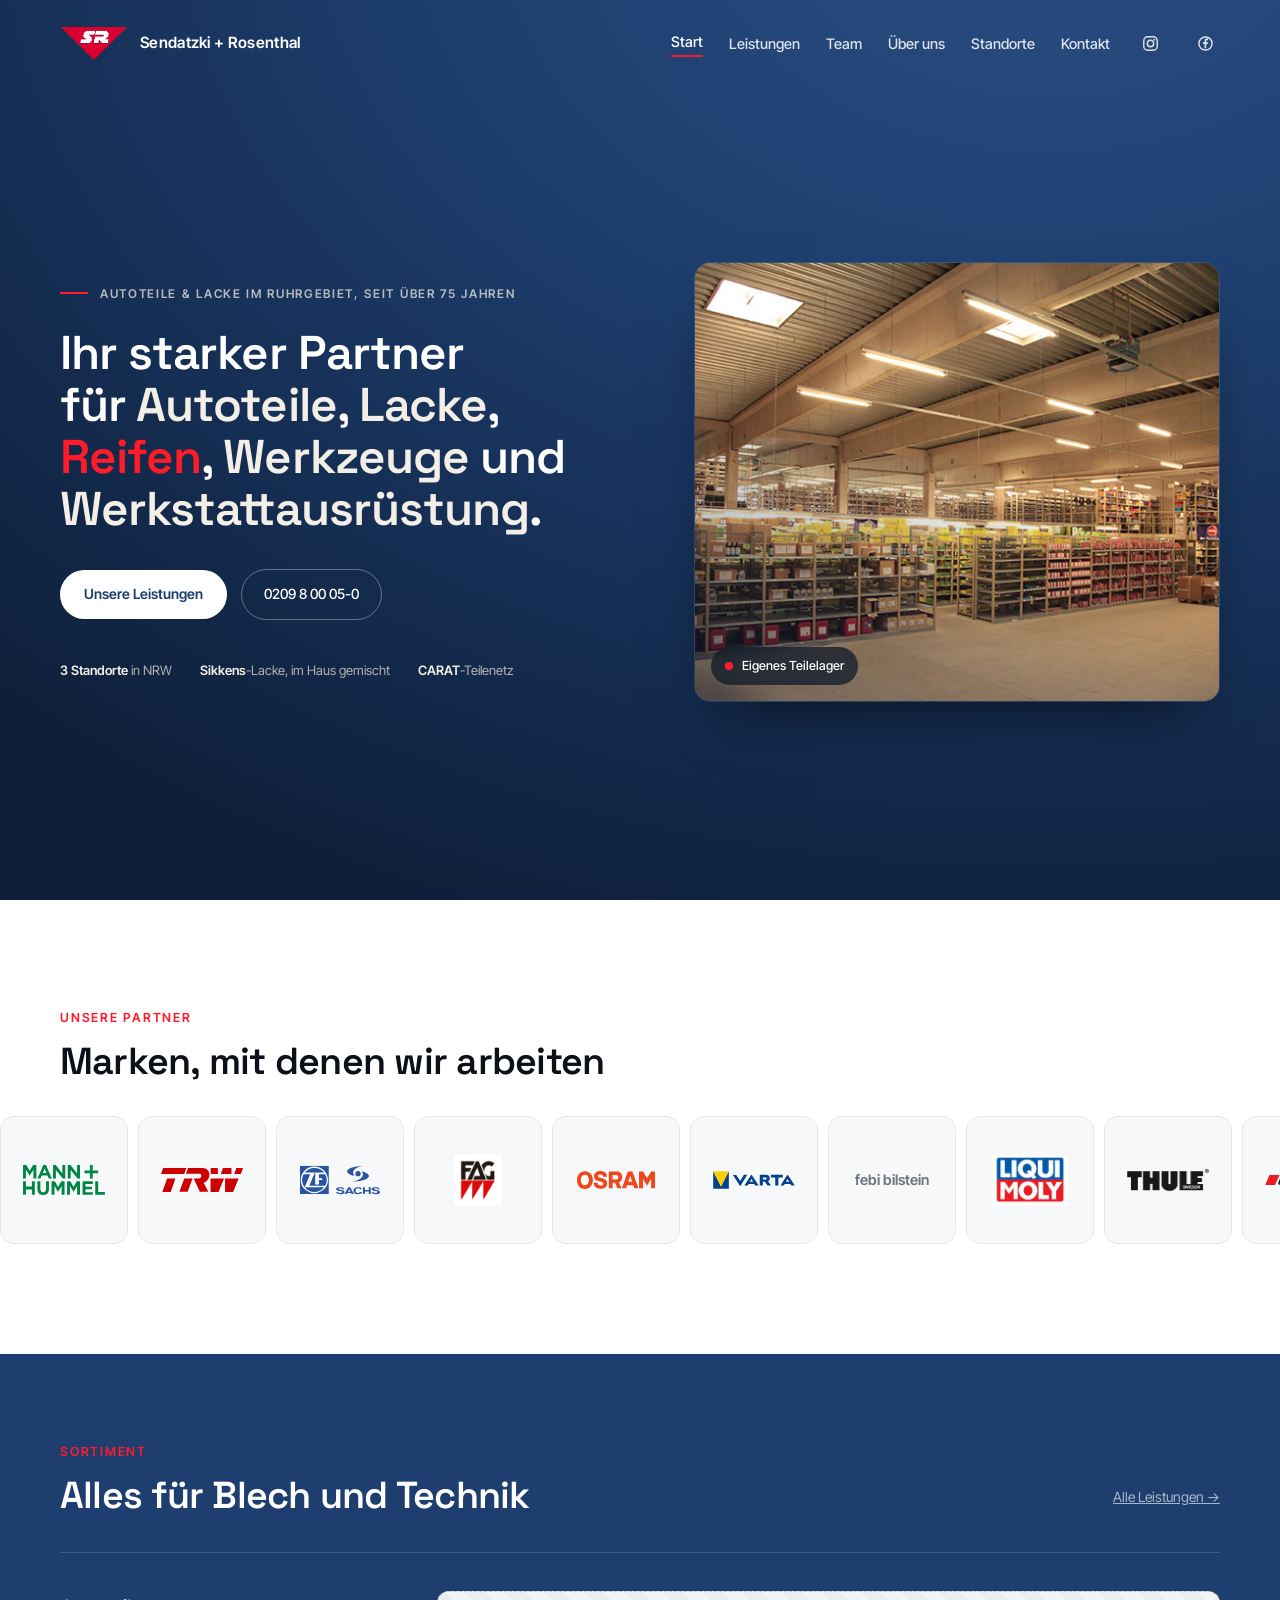
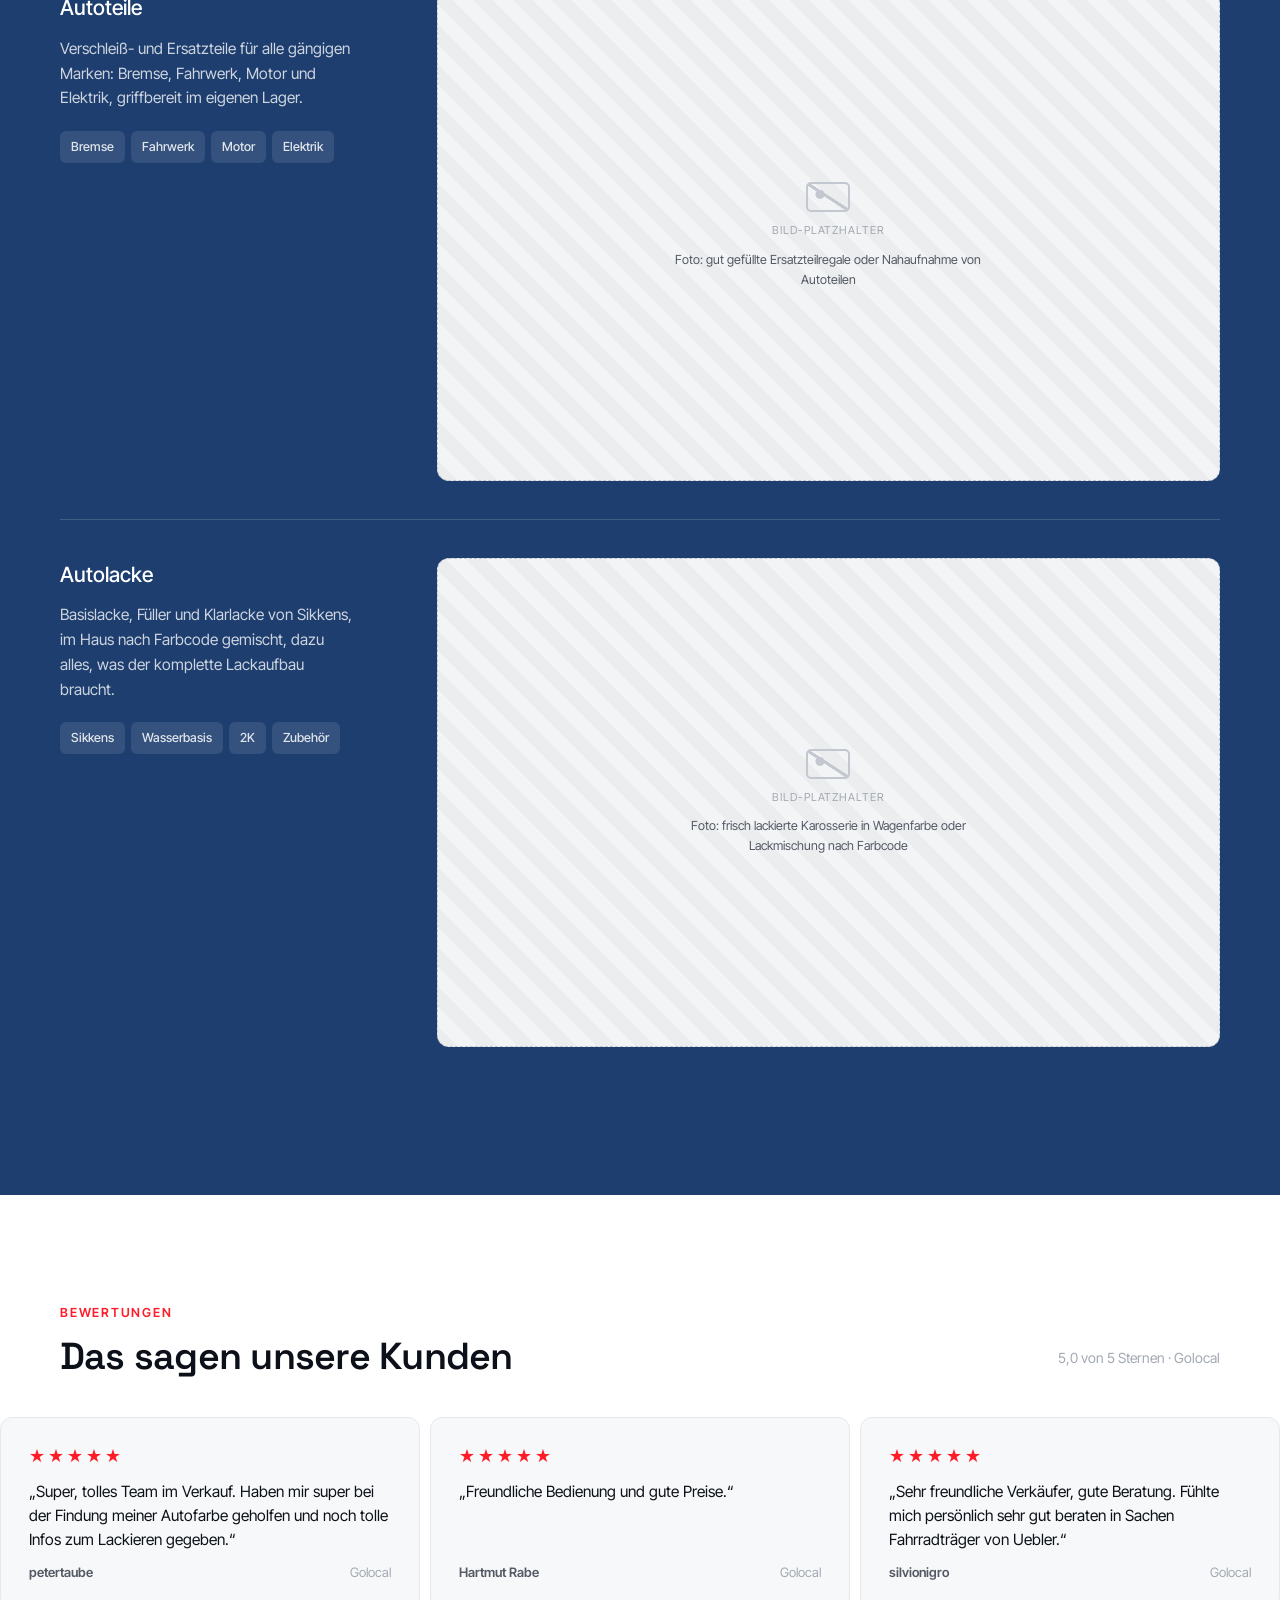
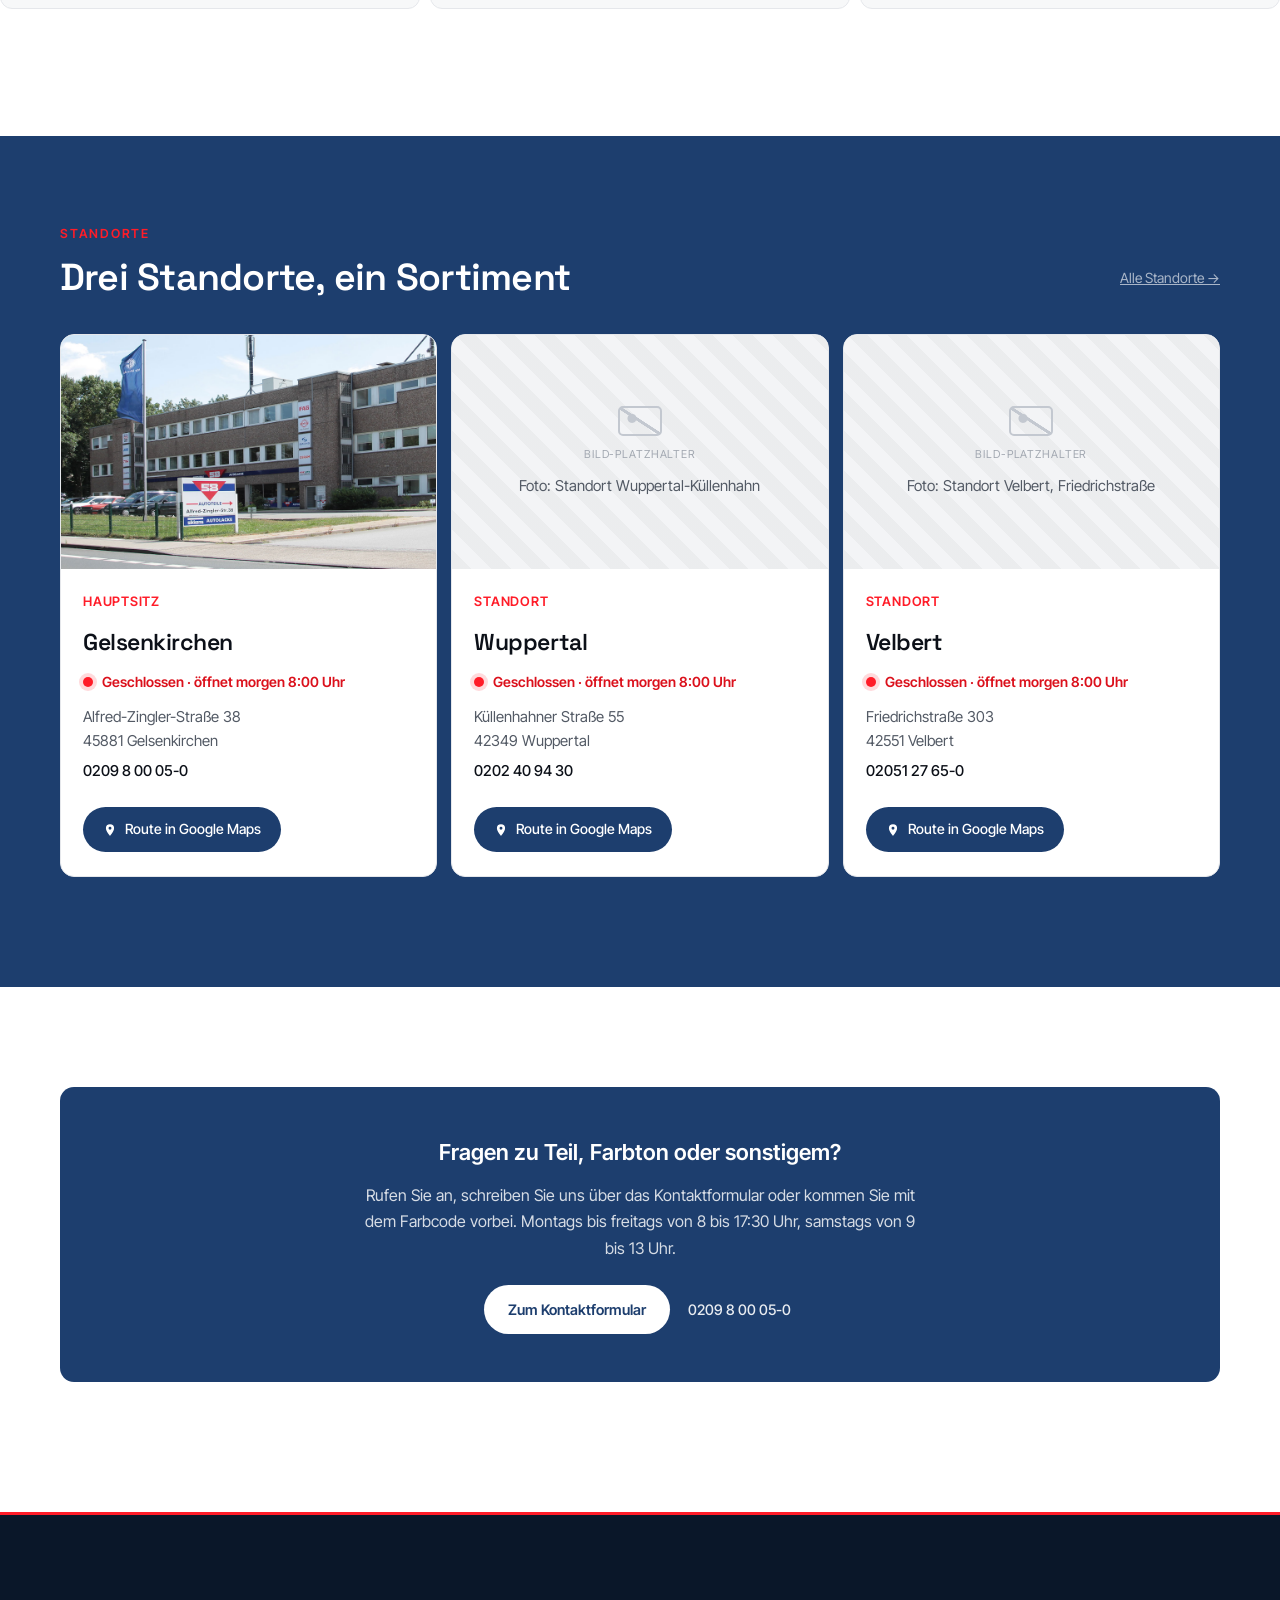
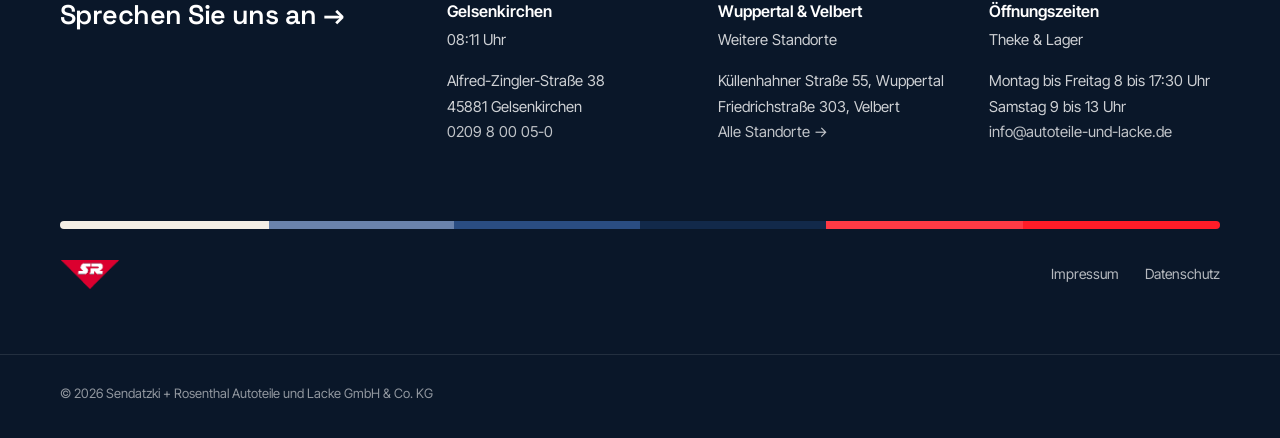
==== commit 464e0323: "Redesign v2: Sans-Serif (Space Grotesk), dezentere Buttons, Feinschliff - Landingpage-Schrift auf mo" ====
--- a/site/index.html
+++ b/site/index.html
@@ -3,11 +3,11 @@
 <head>
   <meta charset="utf-8">
   <meta name="viewport" content="width=device-width, initial-scale=1">
-  <title>Sendatzki + Rosenthal — Autoteile und Lacke, Gelsenkirchen · Wuppertal · Velbert</title>
-  <meta name="description" content="Sendatzki + Rosenthal Autoteile und Lacke GmbH & Co. KG: Ersatzteile, Sikkens-Autolacke und Werkstattbedarf. Seit über 75 Jahren im Ruhrgebiet — Standorte in Gelsenkirchen, Wuppertal und Velbert.">
+  <title>Sendatzki + Rosenthal | Autoteile und Lacke, Gelsenkirchen · Wuppertal · Velbert</title>
+  <meta name="description" content="Sendatzki + Rosenthal Autoteile und Lacke GmbH & Co. KG: Ersatzteile, Sikkens-Autolacke und Werkstattbedarf. Seit über 75 Jahren im Ruhrgebiet, mit Standorten in Gelsenkirchen, Wuppertal und Velbert.">
   <link rel="preconnect" href="https://fonts.googleapis.com">
   <link rel="preconnect" href="https://fonts.gstatic.com" crossorigin>
-  <link href="https://fonts.googleapis.com/css2?family=Newsreader:opsz,wght@6..72,400;6..72,500&family=Inter+Tight:wght@400;500;600&display=swap" rel="stylesheet">
+  <link href="https://fonts.googleapis.com/css2?family=Space+Grotesk:wght@400;500;600;700&family=Inter+Tight:wght@400;500;600&display=swap" rel="stylesheet">
   <link rel="stylesheet" href="style.css">
   <link rel="icon" type="image/png" href="assets/logo_sr.png">
 </head>
@@ -15,7 +15,7 @@
 
 <header class="site-head">
   <div class="wrap head-row">
-    <a class="brand" href="index.html" aria-label="Sendatzki + Rosenthal — zur Startseite">
+    <a class="brand" href="index.html" aria-label="Sendatzki + Rosenthal, zur Startseite">
       <img src="assets/logo_sr.png" alt="S+R Logo" width="46" height="25">
       <span class="brand-name">Sendatzki&nbsp;+&nbsp;Rosenthal</span>
     </a>
@@ -31,7 +31,7 @@
         <svg viewBox="0 0 24 24" fill="none" stroke="currentColor" stroke-width="2" aria-hidden="true"><rect x="2.5" y="2.5" width="19" height="19" rx="5.5"/><circle cx="12" cy="12" r="4.5"/><circle cx="17.5" cy="6.5" r="1.3" fill="currentColor" stroke="none"/></svg>
       </a>
       <a class="nav-icon" href="https://www.facebook.com/Autoteile.und.Lacke/" rel="noopener" target="_blank" aria-label="Facebook">
-        <svg viewBox="0 0 24 24" fill="none" aria-hidden="true"><circle cx="12" cy="12" r="9.25" stroke="currentColor" stroke-width="2"/><path transform="translate(12 12) scale(0.62) translate(-12.25 -13)" d="M13.5 21v-7h2.6l.4-3h-3V9.1c0-.9.3-1.5 1.6-1.5h1.5V4.9c-.3 0-1.2-.1-2.2-.1-2.2 0-3.7 1.3-3.7 3.8V11H8v3h2.7v7h2.8Z" fill="currentColor"/></svg>
+        <svg viewBox="0 0 24 24" fill="none" aria-hidden="true"><circle cx="12" cy="12" r="9.25" stroke="currentColor" stroke-width="2"/><path transform="translate(12 12) scale(0.86) translate(-12.25 -13)" d="M13.5 21v-7h2.6l.4-3h-3V9.1c0-.9.3-1.5 1.6-1.5h1.5V4.9c-.3 0-1.2-.1-2.2-.1-2.2 0-3.7 1.3-3.7 3.8V11H8v3h2.7v7h2.8Z" fill="currentColor"/></svg>
       </a>
     </nav>
     <button class="nav-toggle" id="nav-toggle" aria-expanded="false" aria-controls="main-nav">
@@ -47,7 +47,7 @@
   <section class="hero">
     <div class="hero-grid">
       <div class="hero-copy">
-        <p class="hero-eyebrow">Autoteile &amp; Lacke im Ruhrgebiet — seit über 75 Jahren</p>
+        <p class="hero-eyebrow">Autoteile &amp; Lacke im Ruhrgebiet, seit über 75 Jahren</p>
         <h1 class="hero-title" id="hero-title">Ihr starker Partner für <span class="rot-word">Autoteile</span>, <span class="rot-word">Lacke</span>, <span class="rot-word">Reifen</span>, <span class="rot-word">Werkzeuge</span> und <span class="rot-word">Werkstattausrüstung</span>.</h1>
         <div class="hero-actions">
           <a class="btn-red" href="leistungen.html">Unsere Leistungen</a>
@@ -60,8 +60,8 @@
         </ul>
       </div>
       <figure class="hero-media">
-        <span class="hero-badge">Standort Gelsenkirchen</span>
-        <img src="assets/gebaeude_aussen.png" alt="Firmengebäude von Sendatzki + Rosenthal an der Alfred-Zingler-Straße 38 in Gelsenkirchen" width="1920" height="540">
+        <span class="hero-badge">Eigenes Teilelager</span>
+        <img src="assets/lager.png" alt="Langes Regallager mit Autoteilen bei Sendatzki + Rosenthal" width="670" height="446">
       </figure>
     </div>
   </section>
@@ -72,7 +72,7 @@
       <p class="eyebrow">Unsere Partner</p>
       <h2 class="section-lead">Marken, mit denen wir arbeiten</h2>
     </div>
-    <div class="marquee" aria-label="Markenpartner, obere Reihe">
+    <div class="marquee" aria-label="Markenpartner">
       <div class="marquee-track">
         <ul class="marquee-group" role="list">
           <li class="p-tile"><img src="assets/partners/mann.svg" alt="MANN+HUMMEL" loading="lazy"></li>
@@ -81,22 +81,7 @@
           <li class="p-tile"><img src="assets/partners/fag.png" alt="FAG" loading="lazy"></li>
           <li class="p-tile"><img src="assets/partners/osram.svg" alt="OSRAM" loading="lazy"></li>
           <li class="p-tile"><img src="assets/partners/varta.svg" alt="VARTA" loading="lazy"></li>
-          <li class="p-tile p-tile-text">febi<br>bilstein</li>
-        </ul>
-        <ul class="marquee-group" role="list" aria-hidden="true">
-          <li class="p-tile"><img src="assets/partners/mann.svg" alt="" loading="lazy"></li>
-          <li class="p-tile"><img src="assets/partners/trw.svg" alt="" loading="lazy"></li>
-          <li class="p-tile"><img src="assets/partners/sachs.svg" alt="" loading="lazy"></li>
-          <li class="p-tile"><img src="assets/partners/fag.png" alt="" loading="lazy"></li>
-          <li class="p-tile"><img src="assets/partners/osram.svg" alt="" loading="lazy"></li>
-          <li class="p-tile"><img src="assets/partners/varta.svg" alt="" loading="lazy"></li>
-          <li class="p-tile p-tile-text">febi<br>bilstein</li>
-        </ul>
-      </div>
-    </div>
-    <div class="marquee marquee--reverse" aria-label="Markenpartner, untere Reihe">
-      <div class="marquee-track">
-        <ul class="marquee-group" role="list">
+          <li class="p-tile p-tile-text">febi&nbsp;bilstein</li>
           <li class="p-tile"><img src="assets/partners/liquimoly.jpg" alt="LIQUI MOLY" loading="lazy"></li>
           <li class="p-tile"><img src="assets/partners/thule.png" alt="Thule" loading="lazy"></li>
           <li class="p-tile"><img src="assets/partners/uniroyal.svg" alt="Uniroyal" loading="lazy"></li>
@@ -106,6 +91,13 @@
           <li class="p-tile p-tile-text">CARAT</li>
         </ul>
         <ul class="marquee-group" role="list" aria-hidden="true">
+          <li class="p-tile"><img src="assets/partners/mann.svg" alt="" loading="lazy"></li>
+          <li class="p-tile"><img src="assets/partners/trw.svg" alt="" loading="lazy"></li>
+          <li class="p-tile"><img src="assets/partners/sachs.svg" alt="" loading="lazy"></li>
+          <li class="p-tile"><img src="assets/partners/fag.png" alt="" loading="lazy"></li>
+          <li class="p-tile"><img src="assets/partners/osram.svg" alt="" loading="lazy"></li>
+          <li class="p-tile"><img src="assets/partners/varta.svg" alt="" loading="lazy"></li>
+          <li class="p-tile p-tile-text">febi&nbsp;bilstein</li>
           <li class="p-tile"><img src="assets/partners/liquimoly.jpg" alt="" loading="lazy"></li>
           <li class="p-tile"><img src="assets/partners/thule.png" alt="" loading="lazy"></li>
           <li class="p-tile"><img src="assets/partners/uniroyal.svg" alt="" loading="lazy"></li>
@@ -132,29 +124,28 @@
       <article class="work-row reveal">
         <div class="work-info">
           <h3>Autoteile</h3>
-          <p>Verschleiß- und Ersatzteile für alle gängigen Marken: Bremse, Fahrwerk, Motor und Elektrik — griffbereit im eigenen Lager.</p>
+          <p>Verschleiß- und Ersatzteile für alle gängigen Marken: Bremse, Fahrwerk, Motor und Elektrik, griffbereit im eigenen Lager.</p>
           <ul class="tags" role="list">
             <li>Bremse</li><li>Fahrwerk</li><li>Motor</li><li>Elektrik</li>
           </ul>
         </div>
-        <figure class="work-media">
-          <img src="assets/lager.png" alt="Blick in das Teilelager mit langen Regalreihen" loading="lazy">
-        </figure>
+        <div class="work-media ph">
+          <small>Bild-Platzhalter</small>
+          <p>Foto: gut gefüllte Ersatzteilregale oder Nahaufnahme von Autoteilen</p>
+        </div>
       </article>
 
       <article class="work-row reveal">
         <div class="work-info">
           <h3>Autolacke</h3>
-          <p>Basislacke, Füller und Klarlacke von Sikkens, im Haus nach Farbcode gemischt — dazu alles, was der komplette Lackaufbau braucht.</p>
+          <p>Basislacke, Füller und Klarlacke von Sikkens, im Haus nach Farbcode gemischt, dazu alles, was der komplette Lackaufbau braucht.</p>
           <ul class="tags" role="list">
             <li>Sikkens</li><li>Wasserbasis</li><li>2K</li><li>Zubehör</li>
           </ul>
         </div>
-        <div class="work-media lacquer" role="img" aria-label="Tiefrot lackierte Fläche mit S+R Dreieck">
-          <svg class="lacquer-mark" viewBox="0 0 72 46" aria-hidden="true">
-            <path d="M2 2h68L36 44Z" fill="none" stroke="currentColor" stroke-width="3" stroke-linejoin="round"/>
-          </svg>
-          <p class="lacquer-caption">Frisch gemischt, nach Farbcode</p>
+        <div class="work-media ph">
+          <small>Bild-Platzhalter</small>
+          <p>Foto: frisch lackierte Karosserie in Wagenfarbe oder Lackmischung nach Farbcode</p>
         </div>
       </article>
     </div>
@@ -289,7 +280,7 @@
       <div class="contact-card reveal">
         <div class="contact-copy">
           <h2>Fragen zu Teil, Farbton oder sonstigem?</h2>
-          <p>Rufen Sie an, schreiben Sie uns über das Kontaktformular oder kommen Sie mit dem Farbcode vorbei — montags bis freitags von 8 bis 17:30&nbsp;Uhr, samstags von 9 bis 13&nbsp;Uhr.</p>
+          <p>Rufen Sie an, schreiben Sie uns über das Kontaktformular oder kommen Sie mit dem Farbcode vorbei. Montags bis freitags von 8 bis 17:30&nbsp;Uhr, samstags von 9 bis 13&nbsp;Uhr.</p>
           <div class="contact-actions">
             <a class="btn-solid" href="kontakt.html">Zum Kontaktformular</a>
             <a class="btn-quiet" href="tel:+49209800050">0209 8 00 05-0</a>
@@ -328,8 +319,8 @@
             <h3>Öffnungszeiten</h3>
             <p class="foot-time">Theke &amp; Lager</p>
             <p>
-              Montag – Freitag 8–17:30 Uhr<br>
-              Samstag 9–13 Uhr<br>
+              Montag bis Freitag 8 bis 17:30 Uhr<br>
+              Samstag 9 bis 13 Uhr<br>
               <a href="mailto:info@autoteile-und-lacke.de">info@autoteile-und-lacke.de</a>
             </p>
           </div>
@@ -338,8 +329,8 @@
         <div class="foot-meta">
           <img class="foot-logo" src="assets/logo_sr.png" alt="" width="46" height="25">
           <nav class="foot-links" aria-label="Rechtliches">
-            <a href="#">Impressum</a>
-            <a href="#">Datenschutz</a>
+            <a href="impressum.html">Impressum</a>
+            <a href="datenschutz.html">Datenschutz</a>
           </nav>
         </div>
       </div>
--- a/site/style.css
+++ b/site/style.css
@@ -1,5 +1,5 @@
 /* =====================================================
-   Sendatzki + Rosenthal — Autoteile und Lacke
+   Sendatzki + Rosenthal, Autoteile und Lacke
    Marke: Navy #1D3E6E + Signalrot #FF1C28.
    Navy-Hero mit Lagerbild, Rot als einziger Akzent.
    Display: Newsreader · Body/UI: Inter Tight
@@ -25,7 +25,7 @@
 
   --warm-white: #f4efe6;
 
-  --font-display: "Newsreader", "Times New Roman", serif;
+  --font-display: "Space Grotesk", "Inter Tight", "Segoe UI", system-ui, sans-serif;
   --font-body: "Inter Tight", "Segoe UI", system-ui, sans-serif;
 
   --wrap: 1160px;
@@ -115,11 +115,7 @@
 
 .main-nav a:hover { color: #fff; }
 
-.nav-rule {
-  width: 24px;
-  height: 1px;
-  background: rgba(255, 255, 255, 0.35);
-}
+.nav-rule { display: none; }
 
 .nav-toggle {
   display: none;
@@ -185,11 +181,11 @@
 
 .hero-title {
   font-family: var(--font-display);
-  font-weight: 400;
-  font-size: clamp(2.05rem, 3.7vw, 3.5rem);
-  line-height: 1.12;
-  letter-spacing: -0.01em;
-  color: var(--warm-white);
+  font-weight: 600;
+  font-size: clamp(2.05rem, 3.7vw, 3.4rem);
+  line-height: 1.1;
+  letter-spacing: -0.02em;
+  color: #fff;
   text-wrap: balance;
 }
 
@@ -210,17 +206,17 @@
 }
 
 .btn-red {
-  background: var(--red);
-  color: #fff;
+  background: #fff;
+  color: var(--navy);
   text-decoration: none;
   font-size: 14px;
-  font-weight: 500;
+  font-weight: 600;
   padding: 13px 24px;
   border-radius: 999px;
-  transition: background 0.2s ease;
-}
-
-.btn-red:hover { background: var(--red-hover); }
+  transition: background 0.2s ease, transform 0.2s ease;
+}
+
+.btn-red:hover { background: rgba(255, 255, 255, 0.86); }
 
 .btn-ghost {
   color: #fff;
@@ -364,10 +360,10 @@
 .section-head h2,
 .section-lead {
   font-family: var(--font-display);
-  font-size: clamp(1.7rem, 3.2vw, 2.6rem);
-  font-weight: 400;
-  line-height: 1.1;
-  letter-spacing: -0.015em;
+  font-size: clamp(1.6rem, 3vw, 2.35rem);
+  font-weight: 600;
+  line-height: 1.12;
+  letter-spacing: -0.02em;
   max-width: 16em;
 }
 
@@ -519,6 +515,43 @@
   color: var(--red);
 }
 
+/* =============== SERVICE-KARTEN (Leistungen) =============== */
+
+.services { padding-bottom: 110px; }
+
+.service-grid {
+  display: grid;
+  grid-template-columns: repeat(auto-fit, minmax(220px, 1fr));
+  gap: 14px;
+}
+
+.service-card {
+  background: rgba(255, 255, 255, 0.05);
+  border: 1px solid rgba(255, 255, 255, 0.12);
+  border-radius: 14px;
+  padding: 28px 26px 30px;
+}
+
+.service-ic {
+  width: 40px;
+  height: 40px;
+  color: var(--red);
+  margin-bottom: 20px;
+}
+
+.service-card h3 {
+  color: #fff;
+  font-size: 19px;
+  font-weight: 600;
+  margin-bottom: 10px;
+}
+
+.service-card p {
+  color: rgba(255, 255, 255, 0.75);
+  font-size: 15px;
+  line-height: 1.6;
+}
+
 /* =============== KONTAKT-KARTE =============== */
 
 .contact { padding-block: 100px 130px; }
@@ -559,17 +592,17 @@
 }
 
 .btn-solid {
-  background: var(--red);
-  color: #fff;
+  background: #fff;
+  color: var(--navy);
   text-decoration: none;
   font-size: 14.5px;
-  font-weight: 500;
+  font-weight: 600;
   padding: 13px 24px;
   border-radius: 999px;
   transition: background 0.2s ease;
 }
 
-.btn-solid:hover { background: var(--red-hover); }
+.btn-solid:hover { background: rgba(255, 255, 255, 0.86); }
 
 .btn-quiet {
   font-size: 14.5px;
@@ -594,8 +627,9 @@
 .foot-cta {
   display: inline-block;
   font-family: var(--font-display);
-  font-size: 30px;
-  font-weight: 500;
+  font-size: 27px;
+  font-weight: 600;
+  letter-spacing: -0.02em;
   color: #fff;
   text-decoration: none;
   margin-bottom: 60px;
@@ -603,11 +637,28 @@
 
 .foot-cta:hover { color: var(--red); }
 
+/* Footer: CTA links, drei Info-Spalten füllen die restliche Breite */
+.site-foot .wrap {
+  display: grid;
+  grid-template-columns: 1.5fr 1fr 1fr 1fr;
+  column-gap: 40px;
+  align-items: start;
+}
+
+.foot-cta {
+  grid-column: 1;
+  margin-bottom: 0;
+  align-self: start;
+  line-height: 1.15;
+}
+
 .foot-cols {
-  display: grid;
-  grid-template-columns: repeat(3, minmax(180px, 240px));
-  gap: 36px;
-  margin-bottom: 72px;
+  display: contents;
+}
+
+.foot-meta {
+  grid-column: 1 / -1;
+  margin-top: 76px;
 }
 
 .foot-col h3 {
@@ -642,14 +693,33 @@
   align-items: center;
   justify-content: space-between;
   gap: 16px;
+  position: relative;
+  padding-top: 38px;
+}
+
+/* Marken-Farbstreifen: Weiß → Blautöne → Rot */
+.foot-meta::before {
+  content: "";
+  position: absolute;
+  top: 0;
+  left: 0;
+  right: 0;
+  height: 8px;
+  border-radius: 4px;
+  background: linear-gradient(
+    90deg,
+    #f4efe6 0% 18%,
+    #6a83ac 18% 34%,
+    #2a4d82 34% 50%,
+    #12294a 50% 66%,
+    #ff3a45 66% 83%,
+    #ff1c28 83% 100%
+  );
 }
 
 .foot-logo {
-  width: 62px;
+  width: 60px;
   height: auto;
-  background: #fff;
-  padding: 7px 9px;
-  border-radius: 8px;
 }
 
 .foot-links {
@@ -710,10 +780,10 @@
 
 .page-title {
   font-family: var(--font-display);
-  font-weight: 400;
-  font-size: clamp(2rem, 4vw, 3.2rem);
-  line-height: 1.12;
-  letter-spacing: -0.01em;
+  font-weight: 600;
+  font-size: clamp(2rem, 4vw, 3.1rem);
+  line-height: 1.1;
+  letter-spacing: -0.02em;
   max-width: 16em;
   text-wrap: balance;
 }
@@ -728,9 +798,88 @@
 
 .page-body { padding-block: 72px 110px; }
 
+.page-body--tight { padding-bottom: 52px; }
+
+/* =============== RECHTSSEITEN (Impressum / Datenschutz) =============== */
+
+.legal {
+  max-width: 72ch;
+  font-size: 16px;
+  color: var(--ink);
+  line-height: 1.65;
+}
+
+.legal h2 {
+  font-family: var(--font-display);
+  font-weight: 600;
+  font-size: 22px;
+  letter-spacing: -0.02em;
+  margin: 44px 0 14px;
+}
+
+.legal h2:first-child { margin-top: 0; }
+
+.legal h3 {
+  font-size: 16.5px;
+  font-weight: 600;
+  margin: 26px 0 8px;
+}
+
+.legal p { margin-bottom: 14px; }
+
+.legal ul {
+  margin: 0 0 16px;
+  padding-left: 1.2em;
+}
+
+.legal li { margin-bottom: 6px; }
+
+.legal a {
+  color: var(--red);
+  text-decoration: underline;
+  text-underline-offset: 2px;
+}
+
+.legal address {
+  font-style: normal;
+  margin-bottom: 14px;
+}
+
+/* Deutlich sichtbarer Platzhalter für noch einzutragende Angaben */
+.ph-mark {
+  background: #ffe2c2;
+  color: #7a0f16;
+  padding: 1px 7px;
+  border-radius: 4px;
+  font-weight: 600;
+  white-space: normal;
+}
+
+/* Hinweis-Kasten mit Ausfüll-Erklärung */
+.legal-note {
+  border-left: 3px solid var(--red);
+  background: var(--gray-50);
+  padding: 15px 18px;
+  border-radius: 0 8px 8px 0;
+  margin: 8px 0 30px;
+  font-size: 14.5px;
+  color: var(--muted);
+}
+
+.legal-note strong { color: var(--ink); }
+
+.legal .hint {
+  display: block;
+  font-size: 13.5px;
+  color: var(--faint);
+  margin: -8px 0 16px;
+}
+
 /* =============== PARTNER-MARQUEE =============== */
 
-.partner-marquee { padding-bottom: 96px; }
+.partner-marquee { padding-block: 108px 100px; }
+
+.partner-marquee .marquee-track { animation-duration: 58s; }
 
 .marquee {
   overflow: hidden;
@@ -741,6 +890,7 @@
   display: flex;
   width: max-content;
   animation: marquee-scroll 38s linear infinite;
+  will-change: transform;
 }
 
 .marquee--reverse .marquee-track { animation-direction: reverse; }
@@ -789,7 +939,9 @@
 
 /* =============== BEWERTUNGEN =============== */
 
-.reviews { padding-bottom: 110px; }
+.reviews { padding-block: 108px 116px; }
+
+.reviews .section-head { padding-bottom: 40px; }
 
 .review-card {
   width: min(420px, 82vw);
@@ -797,7 +949,7 @@
   background: var(--gray-50);
   border: 1px solid var(--line);
   border-radius: 12px;
-  padding: 22px 24px;
+  padding: 26px 28px;
   display: flex;
   flex-direction: column;
   gap: 10px;
@@ -879,6 +1031,7 @@
 
 .loc-card {
   background: var(--paper);
+  color: var(--ink);
   border: 1px solid var(--line);
   border-radius: 14px;
   overflow: hidden;
@@ -913,8 +1066,10 @@
 
 .loc-card h3 {
   font-family: var(--font-display);
-  font-weight: 500;
-  font-size: 25px;
+  font-weight: 600;
+  font-size: 23px;
+  letter-spacing: -0.02em;
+  color: var(--ink);
   margin-bottom: 2px;
 }
 
@@ -989,7 +1144,7 @@
   gap: 8px;
   margin-top: 18px;
   align-self: flex-start;
-  background: var(--red);
+  background: var(--navy);
   color: #fff;
   text-decoration: none;
   font-size: 14px;
@@ -999,7 +1154,7 @@
   transition: background 0.2s ease;
 }
 
-.btn-maps:hover { background: var(--red-hover); }
+.btn-maps:hover { background: var(--navy-mid); }
 
 .btn-maps svg { width: 14px; height: 14px; }
 
@@ -1070,8 +1225,10 @@
 
 .prose .lead {
   font-family: var(--font-display);
-  font-size: 24px;
-  line-height: 1.45;
+  font-weight: 500;
+  font-size: 22px;
+  line-height: 1.4;
+  letter-spacing: -0.01em;
 }
 
 .fact-list {
@@ -1181,16 +1338,17 @@
 }
 
 .btn-submit {
-  background: var(--red);
+  background: var(--navy);
   color: #fff;
   border: none;
-  font: 500 13.5px var(--font-body);
-  padding: 12px 26px;
+  font: 600 13.5px var(--font-body);
+  padding: 13px 28px;
   border-radius: 999px;
   cursor: pointer;
-}
-
-.btn-submit:hover { background: var(--red-hover); }
+  transition: background 0.2s ease;
+}
+
+.btn-submit:hover { background: var(--navy-mid); }
 
 .form-note { font-size: 12px; color: var(--faint); max-width: 34em; }
 
@@ -1248,7 +1406,15 @@
   /* .wrap-Breite im Scroller aufheben, damit die Karten frei laufen */
   .process-scroller .process-track { margin-inline: 0; }
 
-  .foot-cols { grid-template-columns: 1fr 1fr; }
+  /* Footer wieder gestapelt statt Vier-Spalten-Grid */
+  .site-foot .wrap { display: block; }
+  .foot-cta { margin-bottom: 44px; max-width: none; }
+  .foot-cols {
+    display: grid;
+    grid-template-columns: 1fr 1fr;
+    gap: 28px 40px;
+  }
+  .foot-meta { margin-top: 60px; }
 }
 
 @media (max-width: 640px) {
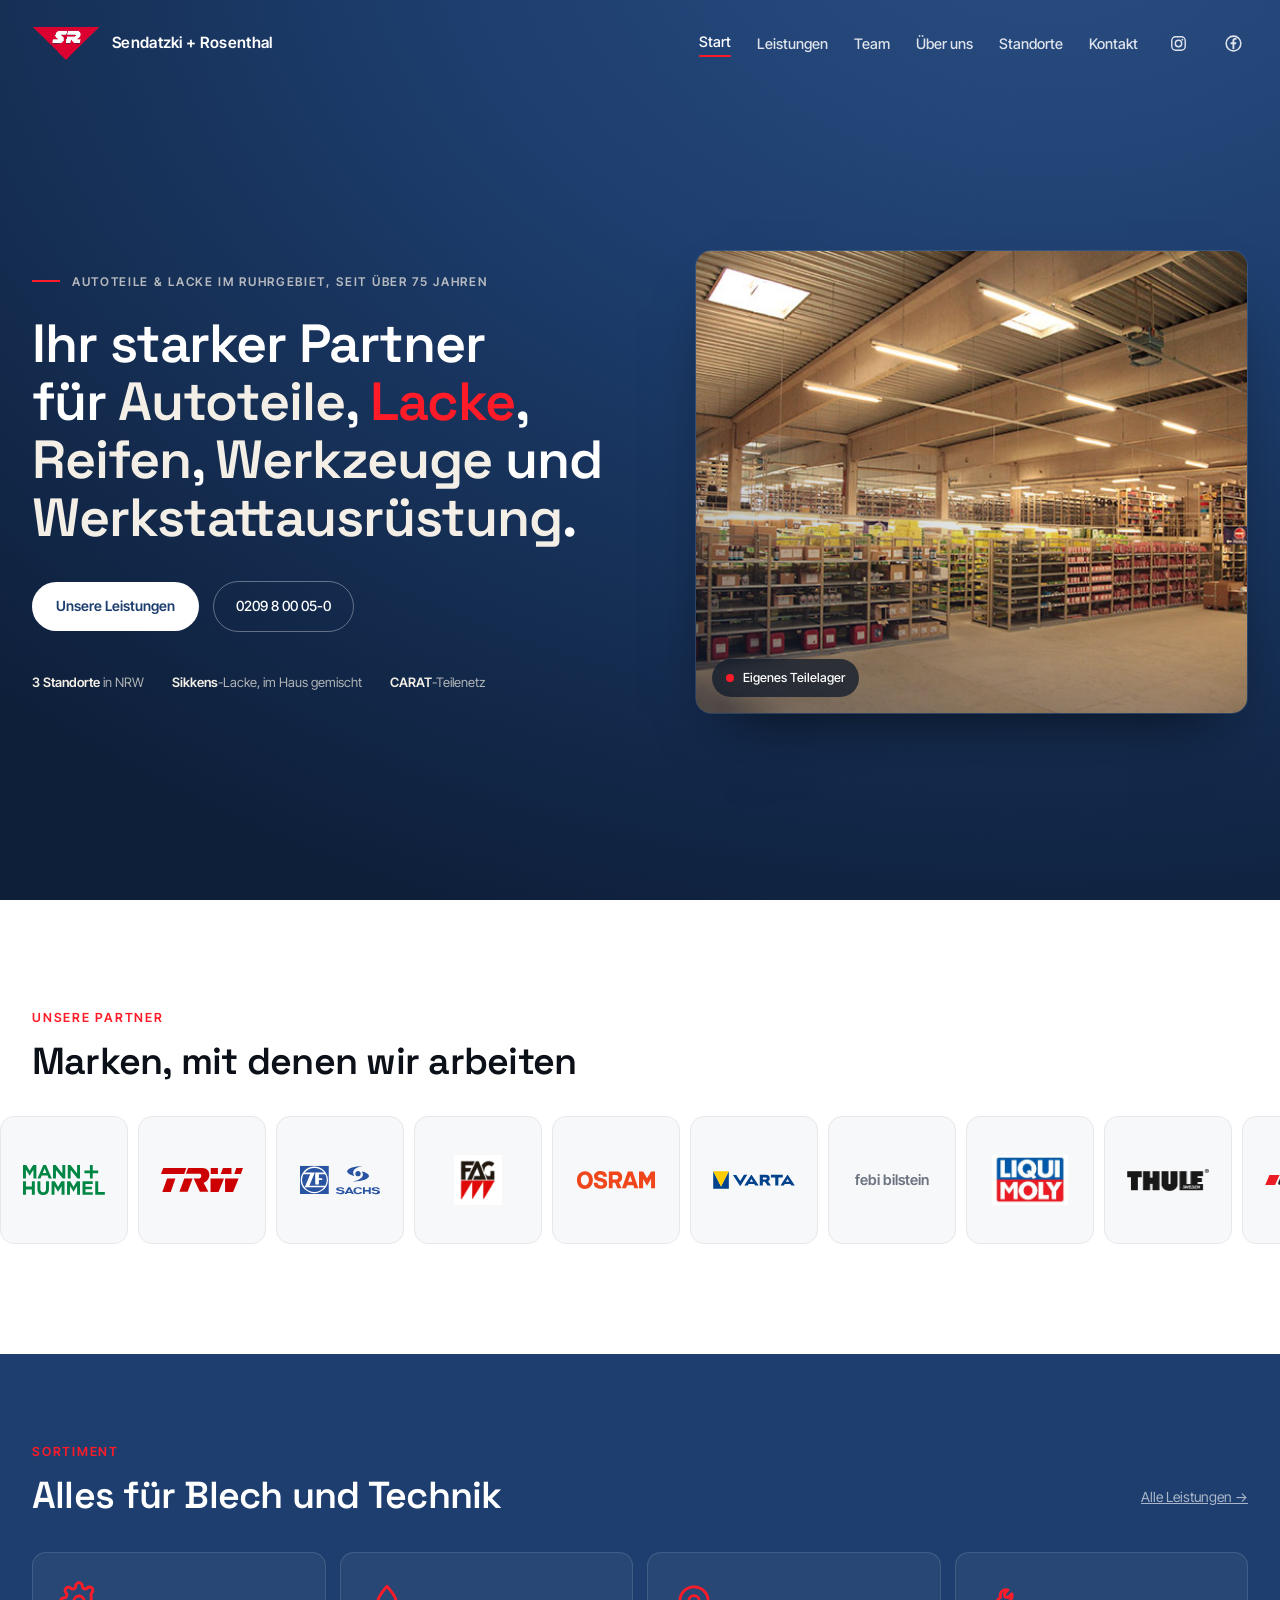
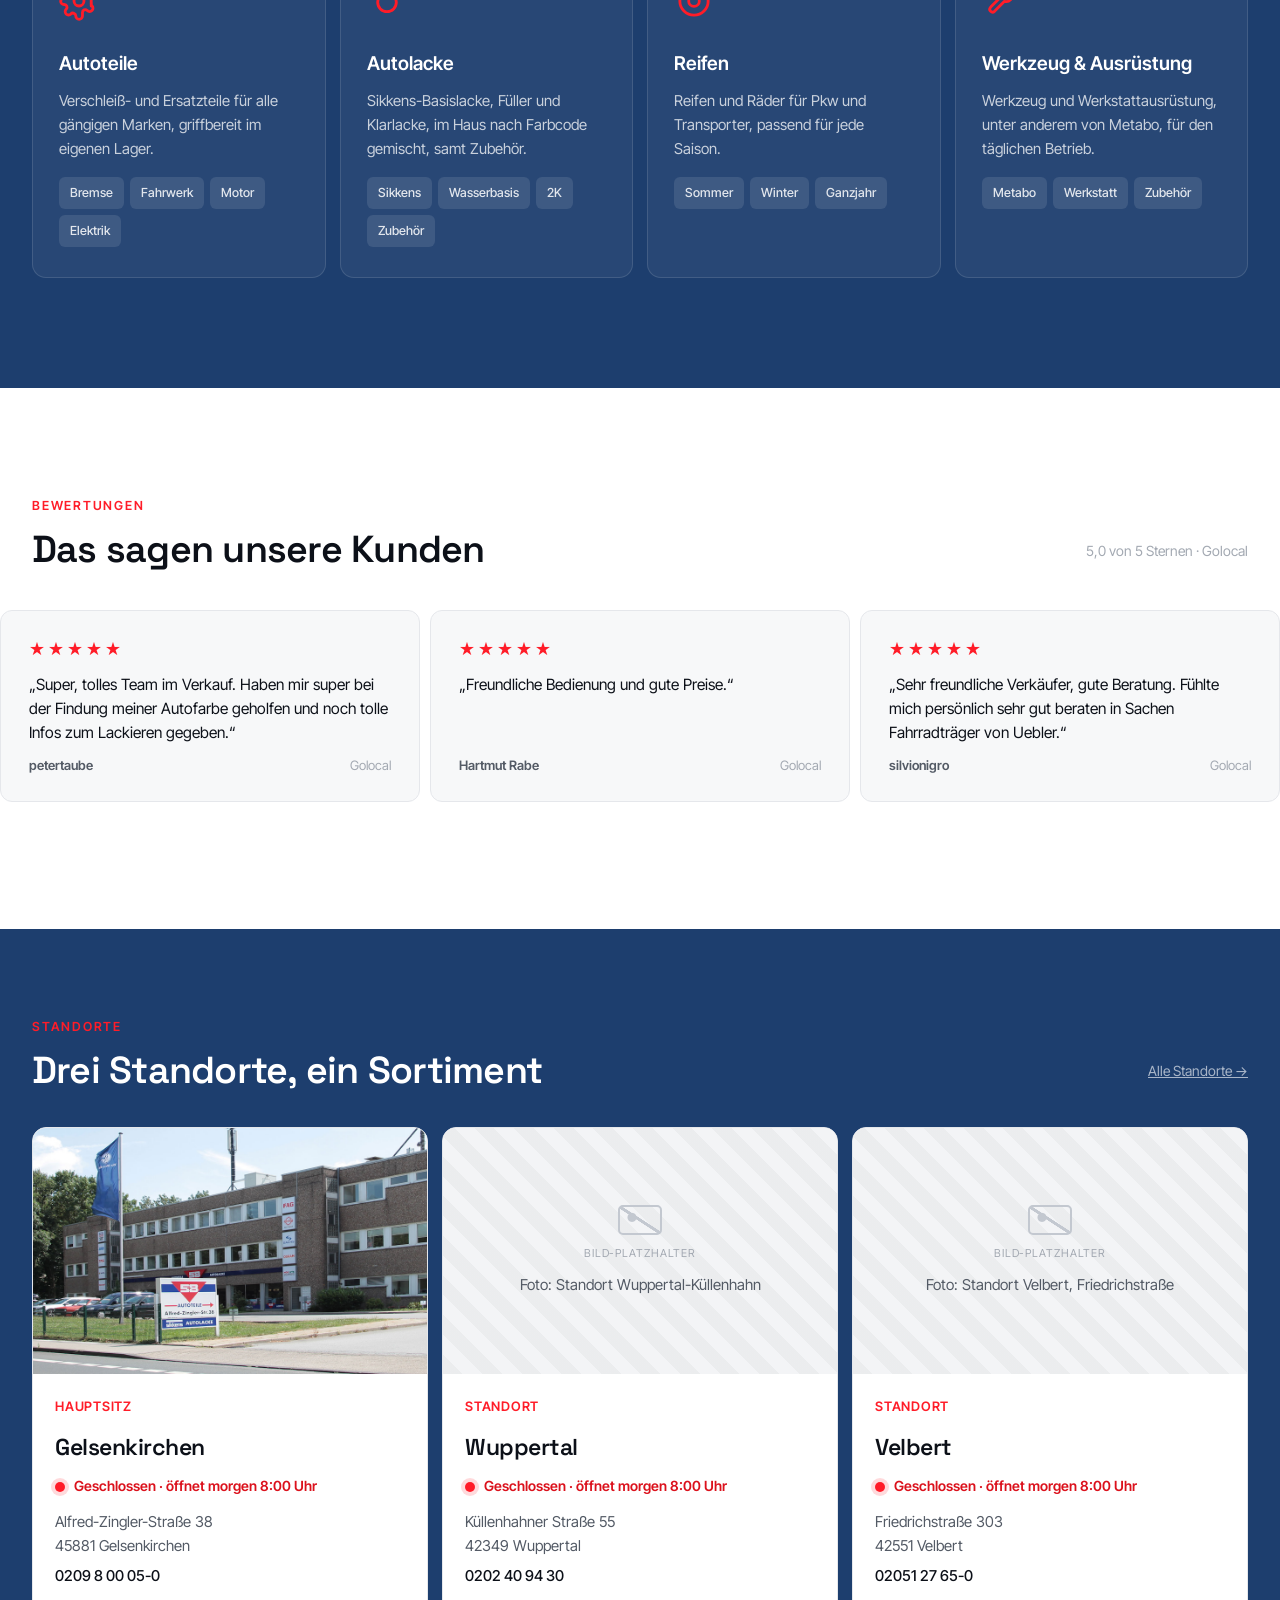
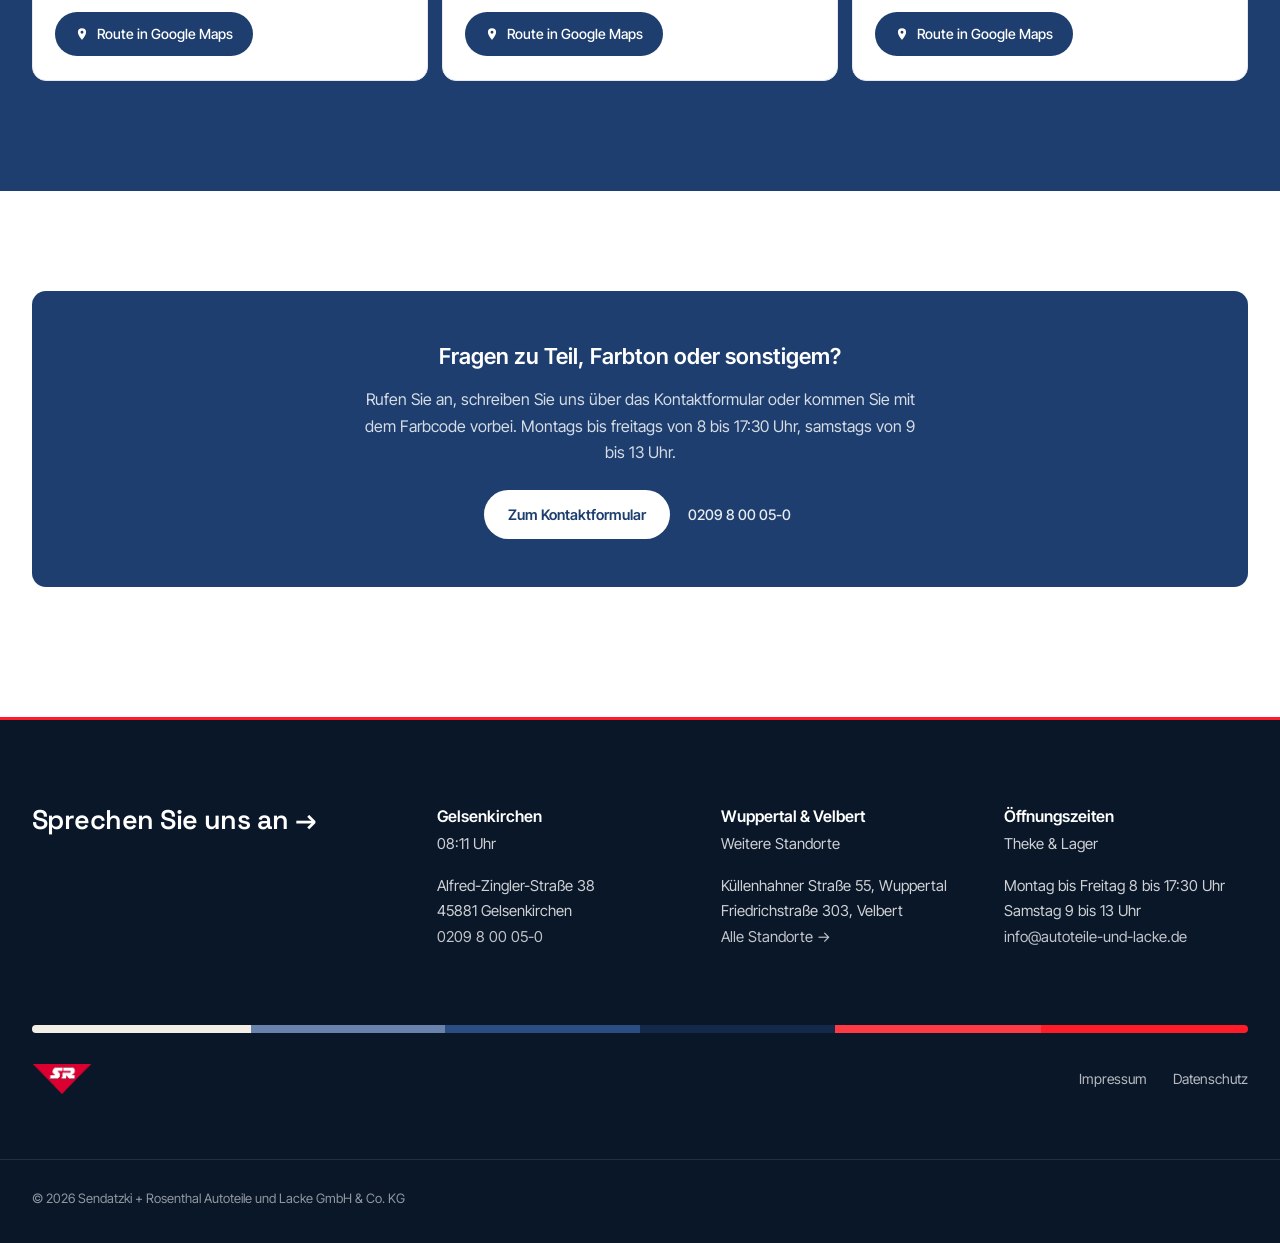
==== commit 2b952f0d: "Sortiment kompakter: vier Icon-Karten statt grossem Foto" ====
--- a/site/index.html
+++ b/site/index.html
@@ -111,7 +111,7 @@
   </section>
 
   <!-- ============ SORTIMENT-TEASER ============ -->
-  <section class="work band-navy" id="sortiment">
+  <section class="services band-navy" id="sortiment">
     <div class="wrap">
       <div class="section-head">
         <div class="section-head-text">
@@ -120,34 +120,40 @@
         </div>
         <a class="section-side" href="leistungen.html">Alle Leistungen&nbsp;→</a>
       </div>
-
-      <article class="work-row reveal">
-        <div class="work-info">
+      <div class="service-grid reveal">
+        <article class="service-card">
+          <svg class="service-ic" viewBox="0 0 24 24" fill="none" stroke="currentColor" stroke-width="1.7" stroke-linecap="round" stroke-linejoin="round" aria-hidden="true"><circle cx="12" cy="12" r="3"/><path d="M19.4 13a1.65 1.65 0 0 0 .33 1.82l.06.06a2 2 0 1 1-2.83 2.83l-.06-.06a1.65 1.65 0 0 0-1.82-.33 1.65 1.65 0 0 0-1 1.51V21a2 2 0 0 1-4 0v-.09A1.65 1.65 0 0 0 9 19.4a1.65 1.65 0 0 0-1.82.33l-.06.06a2 2 0 1 1-2.83-2.83l.06-.06a1.65 1.65 0 0 0 .33-1.82 1.65 1.65 0 0 0-1.51-1H3a2 2 0 0 1 0-4h.09A1.65 1.65 0 0 0 4.6 9a1.65 1.65 0 0 0-.33-1.82l-.06-.06a2 2 0 1 1 2.83-2.83l.06.06a1.65 1.65 0 0 0 1.82.33H9a1.65 1.65 0 0 0 1-1.51V3a2 2 0 0 1 4 0v.09a1.65 1.65 0 0 0 1 1.51 1.65 1.65 0 0 0 1.82-.33l.06-.06a2 2 0 1 1 2.83 2.83l-.06.06a1.65 1.65 0 0 0-.33 1.82V15z"/></svg>
           <h3>Autoteile</h3>
-          <p>Verschleiß- und Ersatzteile für alle gängigen Marken: Bremse, Fahrwerk, Motor und Elektrik, griffbereit im eigenen Lager.</p>
+          <p>Verschleiß- und Ersatzteile für alle gängigen Marken, griffbereit im eigenen Lager.</p>
           <ul class="tags" role="list">
             <li>Bremse</li><li>Fahrwerk</li><li>Motor</li><li>Elektrik</li>
           </ul>
-        </div>
-        <div class="work-media ph">
-          <small>Bild-Platzhalter</small>
-          <p>Foto: gut gefüllte Ersatzteilregale oder Nahaufnahme von Autoteilen</p>
-        </div>
-      </article>
-
-      <article class="work-row reveal">
-        <div class="work-info">
+        </article>
+        <article class="service-card">
+          <svg class="service-ic" viewBox="0 0 24 24" fill="none" stroke="currentColor" stroke-width="1.7" stroke-linecap="round" stroke-linejoin="round" aria-hidden="true"><path d="M12 3.2c3 3.6 5.6 6.5 5.6 9.6a5.6 5.6 0 0 1-11.2 0c0-3.1 2.6-6 5.6-9.6z"/></svg>
           <h3>Autolacke</h3>
-          <p>Basislacke, Füller und Klarlacke von Sikkens, im Haus nach Farbcode gemischt, dazu alles, was der komplette Lackaufbau braucht.</p>
+          <p>Sikkens-Basislacke, Füller und Klarlacke, im Haus nach Farbcode gemischt, samt Zubehör.</p>
           <ul class="tags" role="list">
             <li>Sikkens</li><li>Wasserbasis</li><li>2K</li><li>Zubehör</li>
           </ul>
-        </div>
-        <div class="work-media ph">
-          <small>Bild-Platzhalter</small>
-          <p>Foto: frisch lackierte Karosserie in Wagenfarbe oder Lackmischung nach Farbcode</p>
-        </div>
-      </article>
+        </article>
+        <article class="service-card">
+          <svg class="service-ic" viewBox="0 0 24 24" fill="none" stroke="currentColor" stroke-width="1.7" aria-hidden="true"><circle cx="12" cy="12" r="8.5"/><circle cx="12" cy="12" r="3.2"/></svg>
+          <h3>Reifen</h3>
+          <p>Reifen und Räder für Pkw und Transporter, passend für jede Saison.</p>
+          <ul class="tags" role="list">
+            <li>Sommer</li><li>Winter</li><li>Ganzjahr</li>
+          </ul>
+        </article>
+        <article class="service-card">
+          <svg class="service-ic" viewBox="0 0 24 24" fill="none" stroke="currentColor" stroke-width="1.7" stroke-linecap="round" stroke-linejoin="round" aria-hidden="true"><path d="M15.6 5.4a3.5 3.5 0 0 0-4.5 4.4l-6 6a1.7 1.7 0 0 0 2.4 2.4l6-6a3.5 3.5 0 0 0 4.4-4.5l-2.2 2.2-1.9-.4-.4-1.9 2.2-2.2z"/></svg>
+          <h3>Werkzeug &amp; Ausrüstung</h3>
+          <p>Werkzeug und Werkstattausrüstung, unter anderem von Metabo, für den täglichen Betrieb.</p>
+          <ul class="tags" role="list">
+            <li>Metabo</li><li>Werkstatt</li><li>Zubehör</li>
+          </ul>
+        </article>
+      </div>
     </div>
   </section>
 
--- a/site/style.css
+++ b/site/style.css
@@ -28,8 +28,8 @@
   --font-display: "Space Grotesk", "Inter Tight", "Segoe UI", system-ui, sans-serif;
   --font-body: "Inter Tight", "Segoe UI", system-ui, sans-serif;
 
-  --wrap: 1160px;
-  --pad: 24px;
+  --wrap: 1340px;
+  --pad: 32px;
   --radius: 12px;
 }
 
@@ -182,8 +182,8 @@
 .hero-title {
   font-family: var(--font-display);
   font-weight: 600;
-  font-size: clamp(2.05rem, 3.7vw, 3.4rem);
-  line-height: 1.1;
+  font-size: clamp(2.05rem, 4.2vw, 4.1rem);
+  line-height: 1.08;
   letter-spacing: -0.02em;
   color: #fff;
   text-wrap: balance;
@@ -471,7 +471,7 @@
 
 /* =============== ABLAUF =============== */
 
-.process { padding-bottom: 110px; }
+.process { padding-block: 92px 110px; }
 
 .process-scroller {
   overflow-x: auto;
@@ -551,6 +551,8 @@
   font-size: 15px;
   line-height: 1.6;
 }
+
+.service-card .tags { margin-top: 16px; }
 
 /* =============== KONTAKT-KARTE =============== */
 
@@ -766,6 +768,9 @@
 
 .nav-icon svg { width: 17px; height: 17px; }
 
+/* Facebook-Kreis wirkt kleiner als das Instagram-Quadrat, daher leicht hochskaliert */
+.nav-icon[aria-label="Facebook"] svg { transform: scale(1.12); }
+
 /* =============== UNTERSEITEN-KOPF =============== */
 
 .page-head {
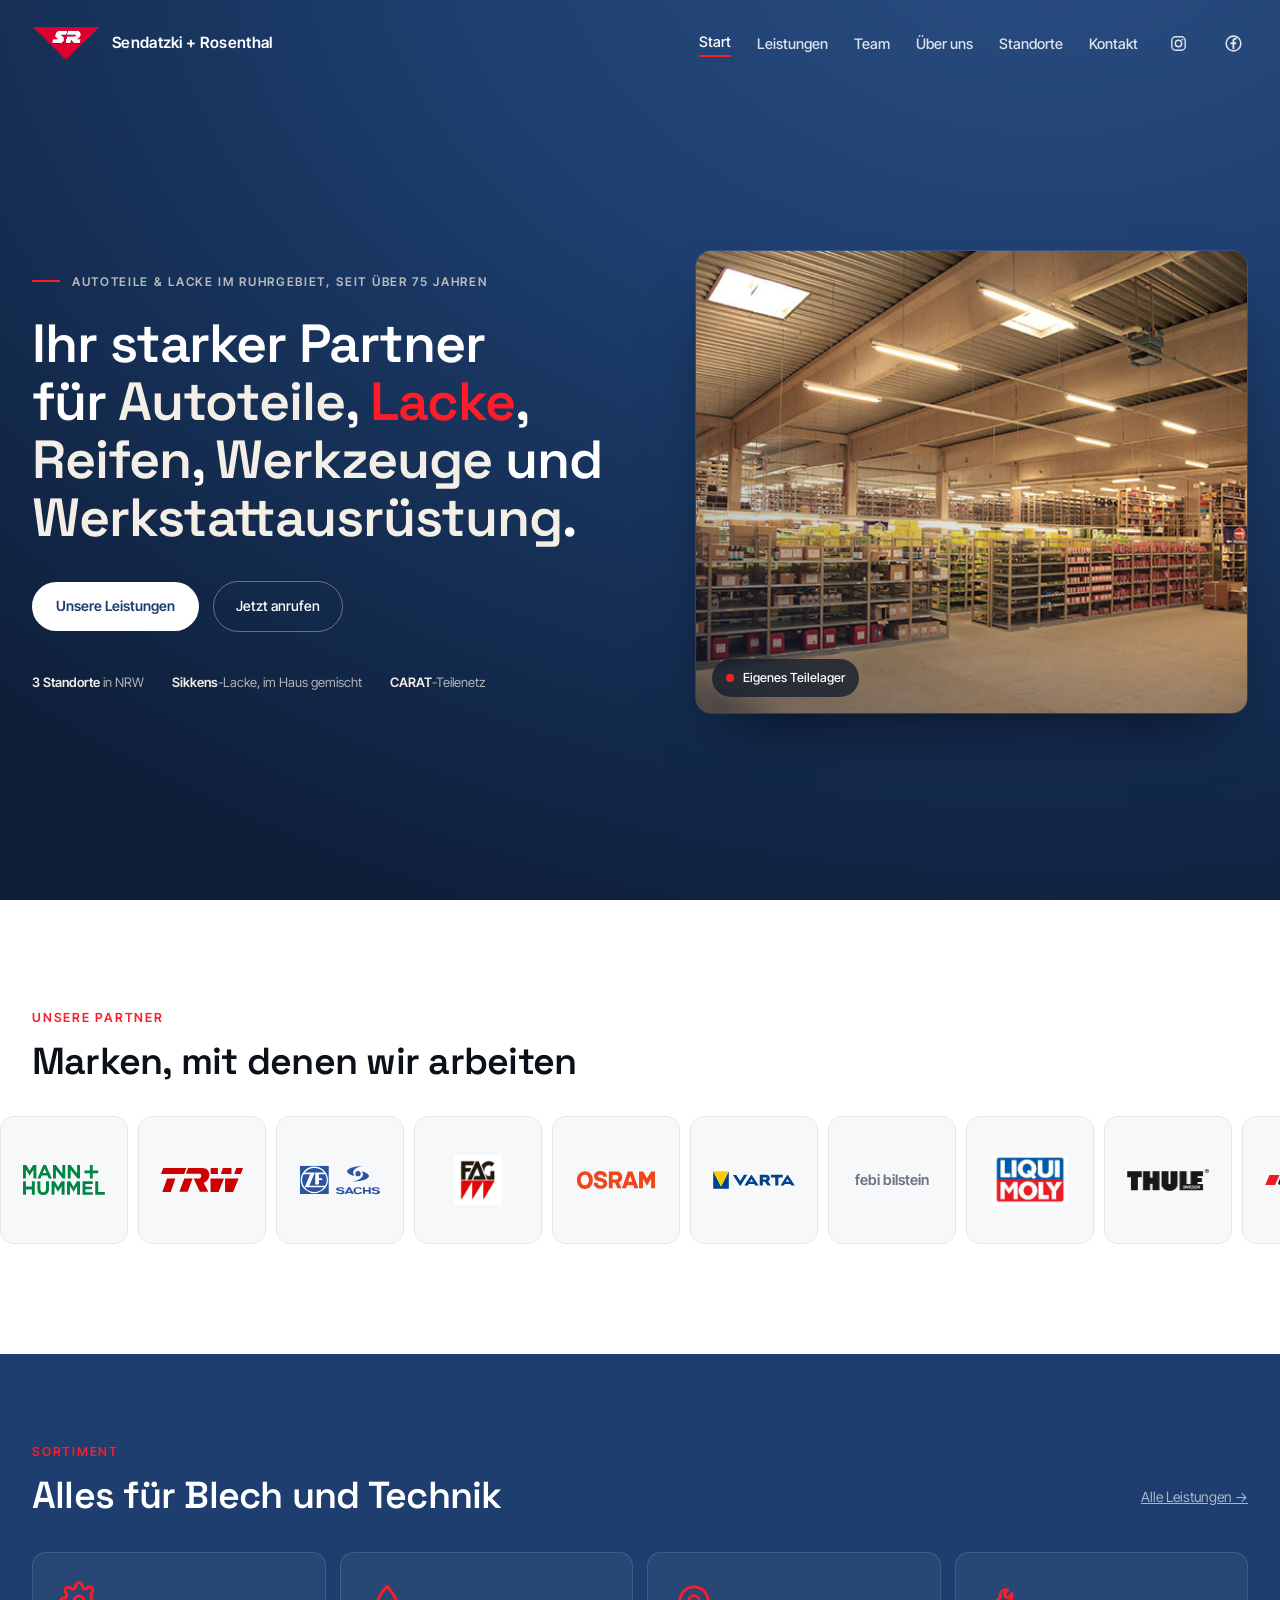
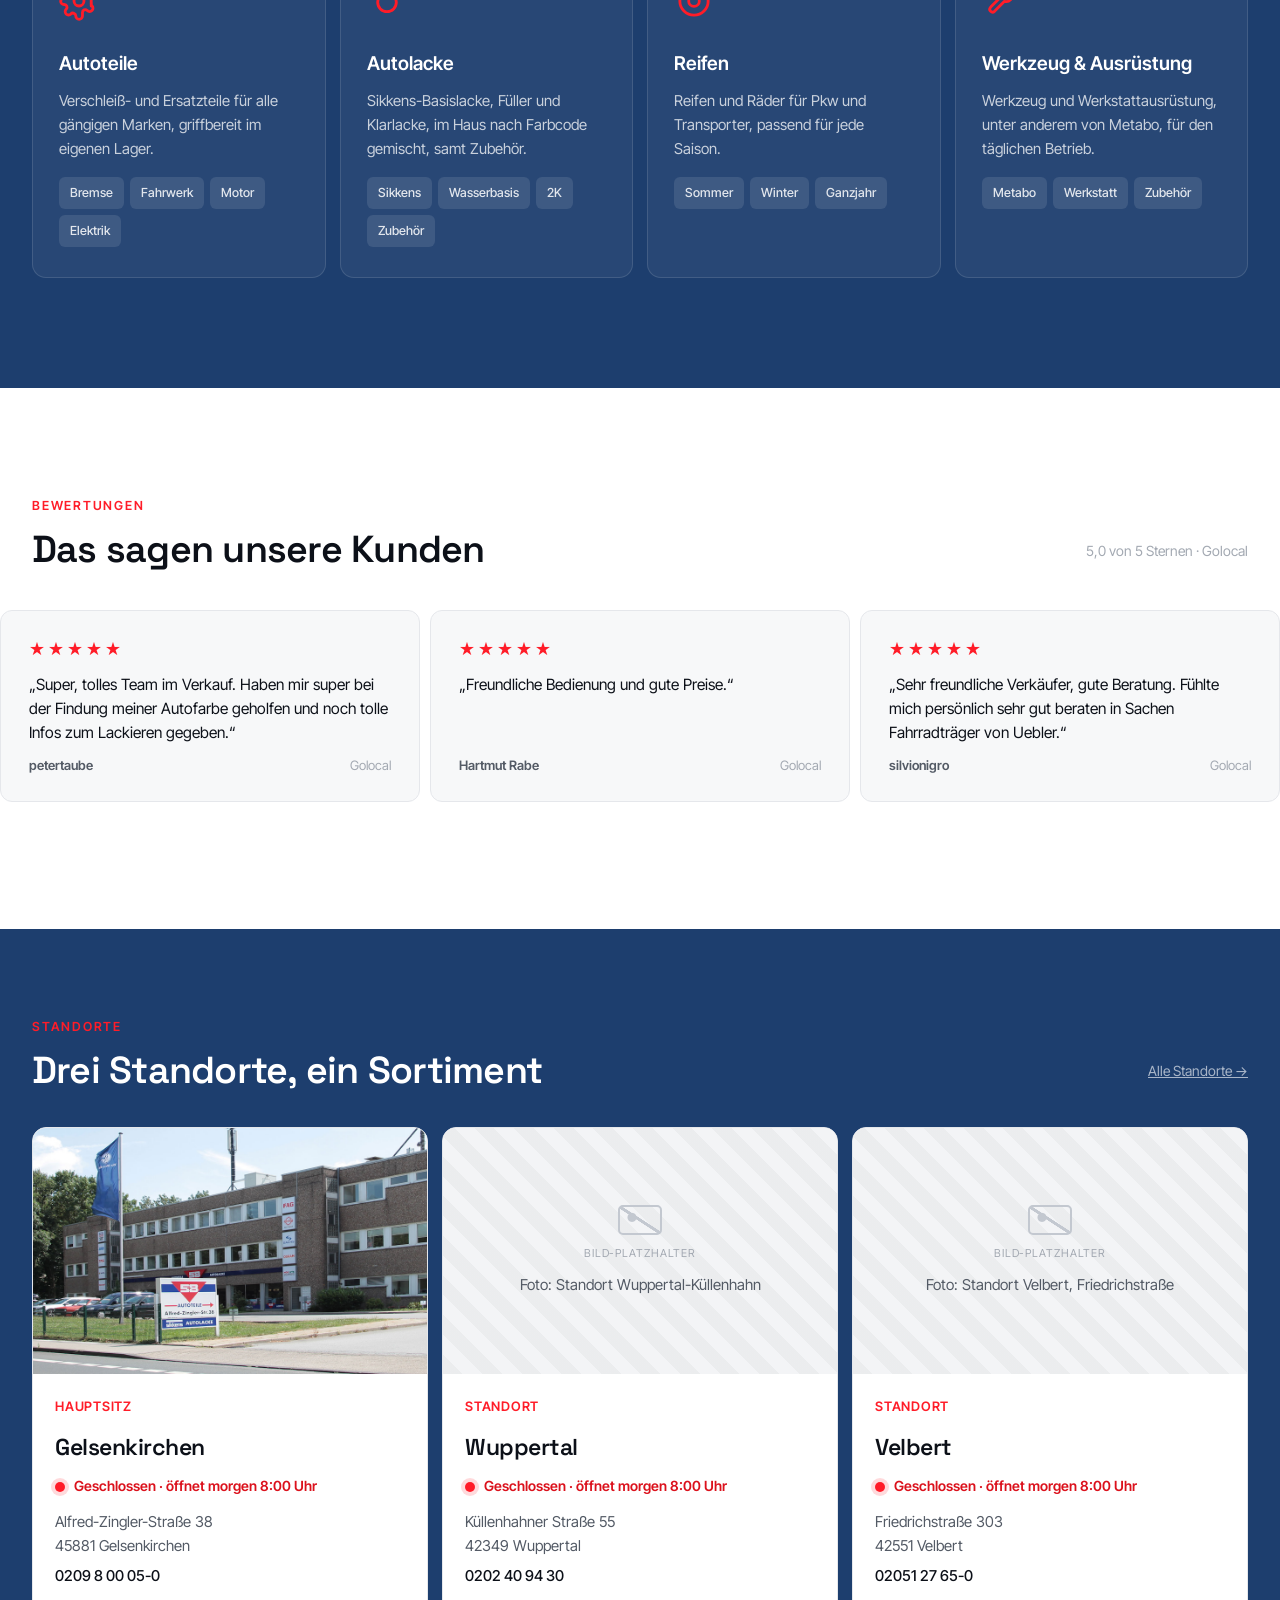
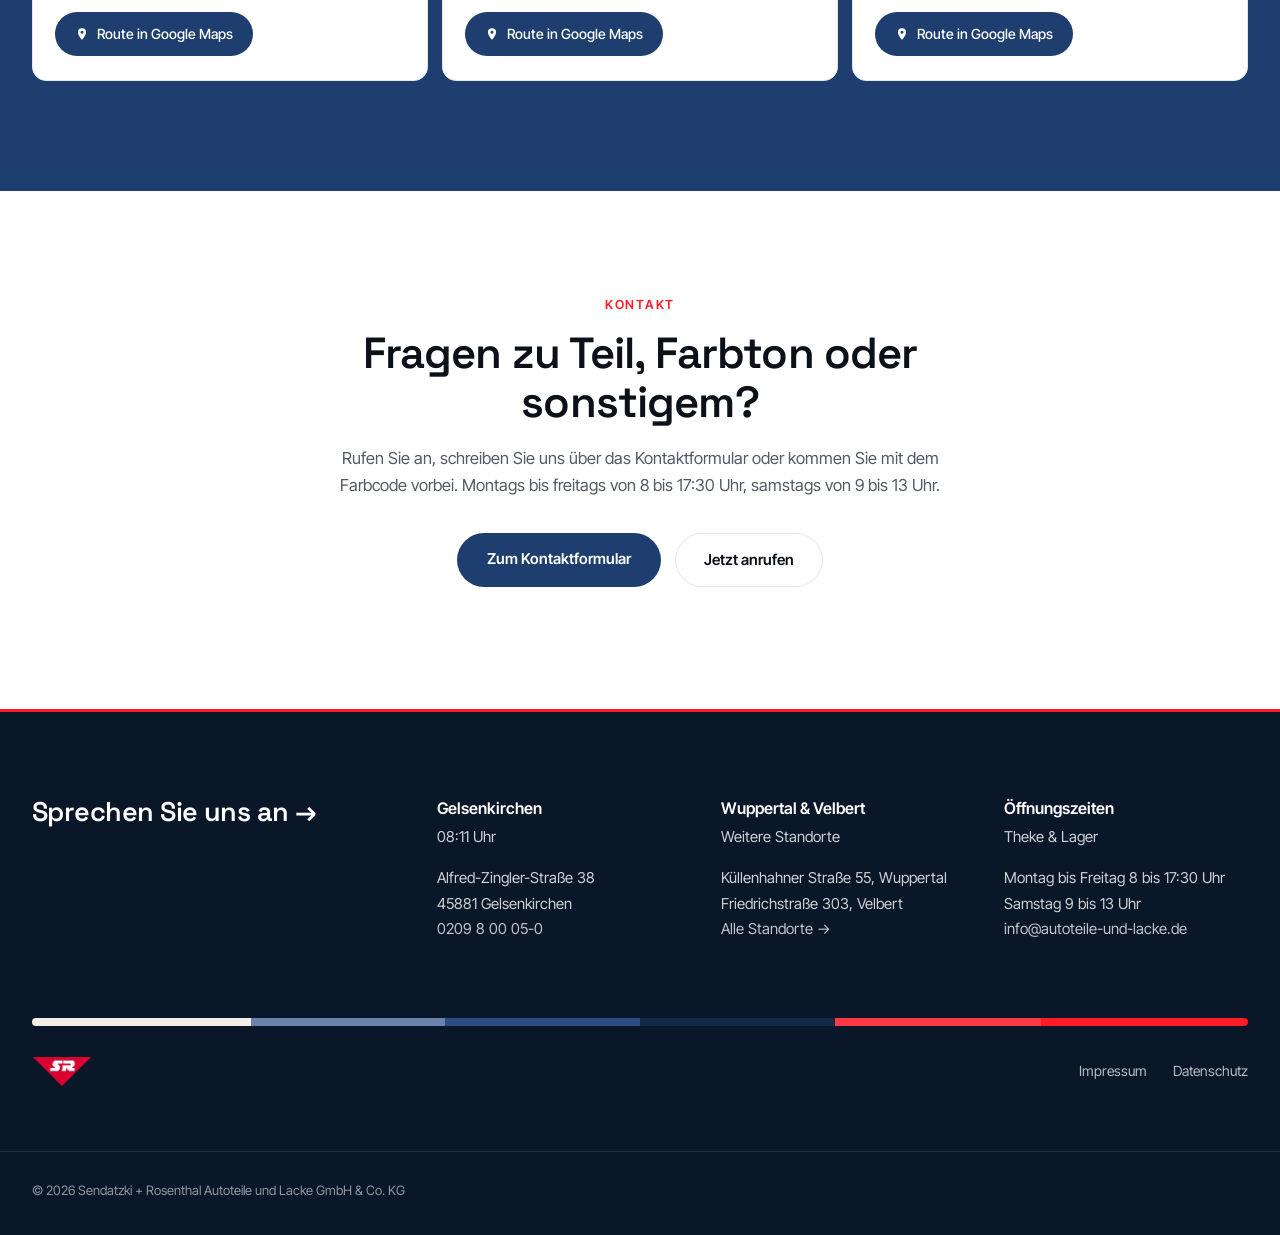
==== commit 0edae514: "Landingpage: Hero-CTA-Text, Bewertungen als Endlosschleife, Kontakt-Section ohne Card neu gestaltet" ====
--- a/site/index.html
+++ b/site/index.html
@@ -51,7 +51,7 @@
         <h1 class="hero-title" id="hero-title">Ihr starker Partner für <span class="rot-word">Autoteile</span>, <span class="rot-word">Lacke</span>, <span class="rot-word">Reifen</span>, <span class="rot-word">Werkzeuge</span> und <span class="rot-word">Werkstattausrüstung</span>.</h1>
         <div class="hero-actions">
           <a class="btn-red" href="leistungen.html">Unsere Leistungen</a>
-          <a class="btn-ghost" href="tel:+49209800050">0209 8 00 05-0</a>
+          <a class="btn-ghost" href="tel:+49209800050">Jetzt anrufen</a>
         </div>
         <ul class="hero-trust" role="list">
           <li><strong>3 Standorte</strong> in NRW</li>
@@ -186,8 +186,38 @@
             <p>„Sehr freundliche Verkäufer, gute Beratung. Fühlte mich persönlich sehr gut beraten in Sachen Fahrradträger von Uebler.“</p>
             <footer class="review-meta"><strong>silvionigro</strong><span>Golocal</span></footer>
           </article>
+          <article class="review-card" aria-hidden="true">
+            <div class="review-stars">★★★★★</div>
+            <p>„Super, tolles Team im Verkauf. Haben mir super bei der Findung meiner Autofarbe geholfen und noch tolle Infos zum Lackieren gegeben.“</p>
+            <footer class="review-meta"><strong>petertaube</strong><span>Golocal</span></footer>
+          </article>
+          <article class="review-card" aria-hidden="true">
+            <div class="review-stars">★★★★★</div>
+            <p>„Freundliche Bedienung und gute Preise.“</p>
+            <footer class="review-meta"><strong>Hartmut Rabe</strong><span>Golocal</span></footer>
+          </article>
+          <article class="review-card" aria-hidden="true">
+            <div class="review-stars">★★★★★</div>
+            <p>„Sehr freundliche Verkäufer, gute Beratung. Fühlte mich persönlich sehr gut beraten in Sachen Fahrradträger von Uebler.“</p>
+            <footer class="review-meta"><strong>silvionigro</strong><span>Golocal</span></footer>
+          </article>
         </div>
         <div class="marquee-group" aria-hidden="true">
+          <article class="review-card">
+            <div class="review-stars">★★★★★</div>
+            <p>„Super, tolles Team im Verkauf. Haben mir super bei der Findung meiner Autofarbe geholfen und noch tolle Infos zum Lackieren gegeben.“</p>
+            <footer class="review-meta"><strong>petertaube</strong><span>Golocal</span></footer>
+          </article>
+          <article class="review-card">
+            <div class="review-stars">★★★★★</div>
+            <p>„Freundliche Bedienung und gute Preise.“</p>
+            <footer class="review-meta"><strong>Hartmut Rabe</strong><span>Golocal</span></footer>
+          </article>
+          <article class="review-card">
+            <div class="review-stars">★★★★★</div>
+            <p>„Sehr freundliche Verkäufer, gute Beratung. Fühlte mich persönlich sehr gut beraten in Sachen Fahrradträger von Uebler.“</p>
+            <footer class="review-meta"><strong>silvionigro</strong><span>Golocal</span></footer>
+          </article>
           <article class="review-card">
             <div class="review-stars">★★★★★</div>
             <p>„Super, tolles Team im Verkauf. Haben mir super bei der Findung meiner Autofarbe geholfen und noch tolle Infos zum Lackieren gegeben.“</p>
@@ -280,17 +310,16 @@
     </div>
   </section>
 
-  <!-- ============ KONTAKT-KARTE ============ -->
-  <section class="contact" id="kontakt">
-    <div class="wrap">
-      <div class="contact-card reveal">
-        <div class="contact-copy">
-          <h2>Fragen zu Teil, Farbton oder sonstigem?</h2>
-          <p>Rufen Sie an, schreiben Sie uns über das Kontaktformular oder kommen Sie mit dem Farbcode vorbei. Montags bis freitags von 8 bis 17:30&nbsp;Uhr, samstags von 9 bis 13&nbsp;Uhr.</p>
-          <div class="contact-actions">
-            <a class="btn-solid" href="kontakt.html">Zum Kontaktformular</a>
-            <a class="btn-quiet" href="tel:+49209800050">0209 8 00 05-0</a>
-          </div>
+  <!-- ============ KONTAKT-CTA ============ -->
+  <section class="contact-cta" id="kontakt">
+    <div class="wrap">
+      <div class="contact-cta-inner reveal">
+        <p class="eyebrow">Kontakt</p>
+        <h2>Fragen zu Teil, Farbton oder sonstigem?</h2>
+        <p class="contact-cta-text">Rufen Sie an, schreiben Sie uns über das Kontaktformular oder kommen Sie mit dem Farbcode vorbei. Montags bis freitags von 8 bis 17:30&nbsp;Uhr, samstags von 9 bis 13&nbsp;Uhr.</p>
+        <div class="contact-cta-actions">
+          <a class="btn-cta-primary" href="kontakt.html">Zum Kontaktformular</a>
+          <a class="btn-cta-secondary" href="tel:+49209800050">Jetzt anrufen</a>
         </div>
       </div>
     </div>
--- a/site/style.css
+++ b/site/style.css
@@ -554,67 +554,69 @@
 
 .service-card .tags { margin-top: 16px; }
 
-/* =============== KONTAKT-KARTE =============== */
-
-.contact { padding-block: 100px 130px; }
-
-.contact-card {
-  border-radius: 14px;
-  padding: clamp(28px, 4vw, 48px);
+/* =============== KONTAKT-CTA =============== */
+
+.contact-cta {
+  padding-block: 104px 122px;
+  text-align: center;
+}
+
+.contact-cta-inner {
+  max-width: 620px;
+  margin-inline: auto;
+}
+
+.contact-cta .eyebrow { margin-bottom: 14px; }
+
+.contact-cta h2 {
+  font-family: var(--font-display);
+  font-weight: 600;
+  font-size: clamp(1.9rem, 3.4vw, 2.9rem);
+  letter-spacing: -0.02em;
+  line-height: 1.12;
+  color: var(--ink);
+  margin-bottom: 18px;
+}
+
+.contact-cta-text {
+  font-size: 16.5px;
+  line-height: 1.65;
+  color: var(--muted);
+  margin-bottom: 34px;
+}
+
+.contact-cta-actions {
+  display: flex;
+  gap: 14px;
+  justify-content: center;
+  flex-wrap: wrap;
+}
+
+.btn-cta-primary {
   background: var(--navy);
   color: #fff;
-}
-
-.contact-copy {
-  max-width: 34em;
-  margin-inline: auto;
-  text-align: center;
-}
-
-.contact-copy h2 {
-  font-size: 22px;
-  font-weight: 600;
-  margin-bottom: 12px;
-  color: #fff;
-}
-
-.contact-copy p {
-  font-size: 16px;
-  color: rgba(255, 255, 255, 0.82);
-  margin-bottom: 24px;
-  line-height: 1.65;
-}
-
-.contact-actions {
-  display: flex;
-  flex-wrap: wrap;
-  gap: 12px;
-  align-items: center;
-  justify-content: center;
-}
-
-.btn-solid {
-  background: #fff;
-  color: var(--navy);
   text-decoration: none;
-  font-size: 14.5px;
-  font-weight: 600;
-  padding: 13px 24px;
+  font-size: 15px;
+  font-weight: 600;
+  padding: 14px 30px;
   border-radius: 999px;
   transition: background 0.2s ease;
 }
 
-.btn-solid:hover { background: rgba(255, 255, 255, 0.86); }
-
-.btn-quiet {
-  font-size: 14.5px;
-  font-weight: 500;
-  color: rgba(255, 255, 255, 0.9);
+.btn-cta-primary:hover { background: var(--navy-mid); }
+
+.btn-cta-secondary {
+  color: var(--ink);
   text-decoration: none;
-  padding: 13px 6px;
-}
-
-.btn-quiet:hover { color: var(--red); }
+  font-size: 15px;
+  font-weight: 600;
+  padding: 14px 28px;
+  border-radius: 999px;
+  border: 1px solid var(--line);
+  transition: border-color 0.2s ease, background 0.2s ease;
+}
+
+.btn-cta-secondary:hover { border-color: var(--navy); background: var(--gray-50); }
 
 /* =============== OUTRO + FOOTER =============== */
 
